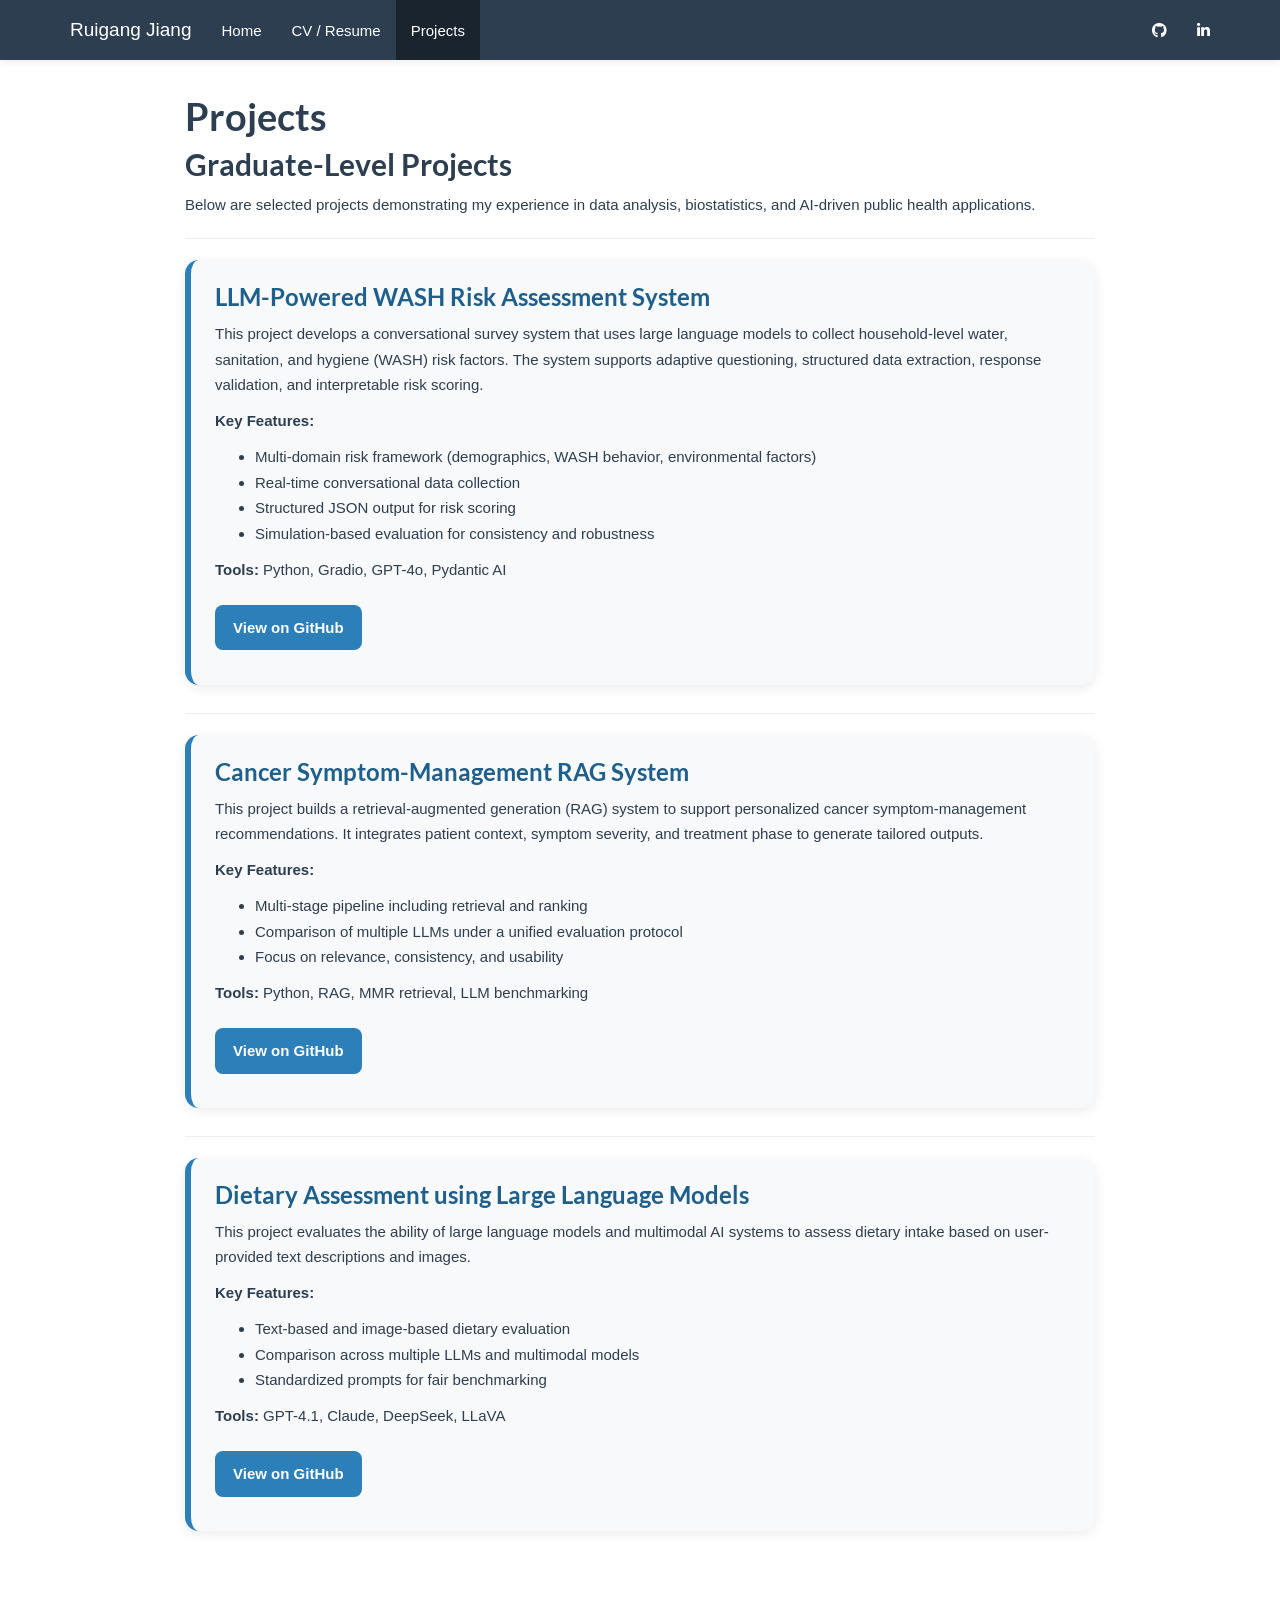
==== docs/projects.html @ 3372ec4f "complete personal website" ====
<!DOCTYPE html>

<html>

<head>

<meta charset="utf-8" />
<meta name="generator" content="pandoc" />
<meta http-equiv="X-UA-Compatible" content="IE=EDGE" />




<title>Projects</title>

<script src="site_libs/header-attrs-2.29/header-attrs.js"></script>
<script src="site_libs/jquery-3.6.0/jquery-3.6.0.min.js"></script>
<meta name="viewport" content="width=device-width, initial-scale=1" />
<link href="site_libs/bootstrap-3.3.5/css/flatly.min.css" rel="stylesheet" />
<script src="site_libs/bootstrap-3.3.5/js/bootstrap.min.js"></script>
<script src="site_libs/bootstrap-3.3.5/shim/html5shiv.min.js"></script>
<script src="site_libs/bootstrap-3.3.5/shim/respond.min.js"></script>
<style>h1 {font-size: 34px;}
       h1.title {font-size: 38px;}
       h2 {font-size: 30px;}
       h3 {font-size: 24px;}
       h4 {font-size: 18px;}
       h5 {font-size: 16px;}
       h6 {font-size: 12px;}
       code {color: inherit; background-color: rgba(0, 0, 0, 0.04);}
       pre:not([class]) { background-color: white }</style>
<script src="site_libs/navigation-1.1/tabsets.js"></script>
<link href="site_libs/highlightjs-9.12.0/default.css" rel="stylesheet" />
<script src="site_libs/highlightjs-9.12.0/highlight.js"></script>
<link href="site_libs/font-awesome-6.5.2/css/all.min.css" rel="stylesheet" />
<link href="site_libs/font-awesome-6.5.2/css/v4-shims.min.css" rel="stylesheet" />

<style type="text/css">
  code{white-space: pre-wrap;}
  span.smallcaps{font-variant: small-caps;}
  span.underline{text-decoration: underline;}
  div.column{display: inline-block; vertical-align: top; width: 50%;}
  div.hanging-indent{margin-left: 1.5em; text-indent: -1.5em;}
  ul.task-list{list-style: none;}
    </style>

<style type="text/css">code{white-space: pre;}</style>
<script type="text/javascript">
if (window.hljs) {
  hljs.configure({languages: []});
  hljs.initHighlightingOnLoad();
  if (document.readyState && document.readyState === "complete") {
    window.setTimeout(function() { hljs.initHighlighting(); }, 0);
  }
}
</script>






<link rel="stylesheet" href="styles.css" type="text/css" />



<style type = "text/css">
.main-container {
  max-width: 940px;
  margin-left: auto;
  margin-right: auto;
}
img {
  max-width:100%;
}
.tabbed-pane {
  padding-top: 12px;
}
.html-widget {
  margin-bottom: 20px;
}
button.code-folding-btn:focus {
  outline: none;
}
summary {
  display: list-item;
}
details > summary > p:only-child {
  display: inline;
}
pre code {
  padding: 0;
}
</style>


<style type="text/css">
.dropdown-submenu {
  position: relative;
}
.dropdown-submenu>.dropdown-menu {
  top: 0;
  left: 100%;
  margin-top: -6px;
  margin-left: -1px;
  border-radius: 0 6px 6px 6px;
}
.dropdown-submenu:hover>.dropdown-menu {
  display: block;
}
.dropdown-submenu>a:after {
  display: block;
  content: " ";
  float: right;
  width: 0;
  height: 0;
  border-color: transparent;
  border-style: solid;
  border-width: 5px 0 5px 5px;
  border-left-color: #cccccc;
  margin-top: 5px;
  margin-right: -10px;
}
.dropdown-submenu:hover>a:after {
  border-left-color: #adb5bd;
}
.dropdown-submenu.pull-left {
  float: none;
}
.dropdown-submenu.pull-left>.dropdown-menu {
  left: -100%;
  margin-left: 10px;
  border-radius: 6px 0 6px 6px;
}
</style>

<script type="text/javascript">
// manage active state of menu based on current page
$(document).ready(function () {
  // active menu anchor
  href = window.location.pathname
  href = href.substr(href.lastIndexOf('/') + 1)
  if (href === "")
    href = "index.html";
  var menuAnchor = $('a[href="' + href + '"]');

  // mark the anchor link active (and if it's in a dropdown, also mark that active)
  var dropdown = menuAnchor.closest('li.dropdown');
  if (window.bootstrap) { // Bootstrap 4+
    menuAnchor.addClass('active');
    dropdown.find('> .dropdown-toggle').addClass('active');
  } else { // Bootstrap 3
    menuAnchor.parent().addClass('active');
    dropdown.addClass('active');
  }

  // Navbar adjustments
  var navHeight = $(".navbar").first().height() + 15;
  var style = document.createElement('style');
  var pt = "padding-top: " + navHeight + "px; ";
  var mt = "margin-top: -" + navHeight + "px; ";
  var css = "";
  // offset scroll position for anchor links (for fixed navbar)
  for (var i = 1; i <= 6; i++) {
    css += ".section h" + i + "{ " + pt + mt + "}\n";
  }
  style.innerHTML = "body {" + pt + "padding-bottom: 40px; }\n" + css;
  document.head.appendChild(style);
});
</script>

<!-- tabsets -->

<style type="text/css">
.tabset-dropdown > .nav-tabs {
  display: inline-table;
  max-height: 500px;
  min-height: 44px;
  overflow-y: auto;
  border: 1px solid #ddd;
  border-radius: 4px;
}

.tabset-dropdown > .nav-tabs > li.active:before, .tabset-dropdown > .nav-tabs.nav-tabs-open:before {
  content: "\e259";
  font-family: 'Glyphicons Halflings';
  display: inline-block;
  padding: 10px;
  border-right: 1px solid #ddd;
}

.tabset-dropdown > .nav-tabs.nav-tabs-open > li.active:before {
  content: "\e258";
  font-family: 'Glyphicons Halflings';
  border: none;
}

.tabset-dropdown > .nav-tabs > li.active {
  display: block;
}

.tabset-dropdown > .nav-tabs > li > a,
.tabset-dropdown > .nav-tabs > li > a:focus,
.tabset-dropdown > .nav-tabs > li > a:hover {
  border: none;
  display: inline-block;
  border-radius: 4px;
  background-color: transparent;
}

.tabset-dropdown > .nav-tabs.nav-tabs-open > li {
  display: block;
  float: none;
}

.tabset-dropdown > .nav-tabs > li {
  display: none;
}
</style>

<!-- code folding -->




</head>

<body>


<div class="container-fluid main-container">




<div class="navbar navbar-default  navbar-fixed-top" role="navigation">
  <div class="container">
    <div class="navbar-header">
      <button type="button" class="navbar-toggle collapsed" data-toggle="collapse" data-bs-toggle="collapse" data-target="#navbar" data-bs-target="#navbar">
        <span class="icon-bar"></span>
        <span class="icon-bar"></span>
        <span class="icon-bar"></span>
      </button>
      <a class="navbar-brand" href="index.html">Ruigang Jiang</a>
    </div>
    <div id="navbar" class="navbar-collapse collapse">
      <ul class="nav navbar-nav">
        <li>
  <a href="index.html">Home</a>
</li>
<li>
  <a href="resume.html">CV / Resume</a>
</li>
<li>
  <a href="projects.html">Projects</a>
</li>
      </ul>
      <ul class="nav navbar-nav navbar-right">
        <li>
  <a href="https://github.com/mihotelk">
    <span class="fa fa-github"></span>
     
  </a>
</li>
<li>
  <a href="https://www.linkedin.com/in/ruigang-jiang-68bb002ab/">
    <span class="fa fa-linkedin"></span>
     
  </a>
</li>
      </ul>
    </div><!--/.nav-collapse -->
  </div><!--/.container -->
</div><!--/.navbar -->

<div id="header">



<h1 class="title toc-ignore">Projects</h1>

</div>


<div id="graduate-level-projects" class="section level2">
<h2>Graduate-Level Projects</h2>
<p>Below are selected projects demonstrating my experience in data
analysis, biostatistics, and AI-driven public health applications.</p>
<hr />
<div class="project-card">
<h3>
LLM-Powered WASH Risk Assessment System
</h3>
<p>
This project develops a conversational survey system that uses large
language models to collect household-level water, sanitation, and
hygiene (WASH) risk factors. The system supports adaptive questioning,
structured data extraction, response validation, and interpretable risk
scoring.
</p>
<p>
<strong>Key Features:</strong>
</p>
<ul>
<li>
Multi-domain risk framework (demographics, WASH behavior, environmental
factors)
</li>
<li>
Real-time conversational data collection
</li>
<li>
Structured JSON output for risk scoring
</li>
<li>
Simulation-based evaluation for consistency and robustness
</li>
</ul>
<p>
<strong>Tools:</strong> Python, Gradio, GPT-4o, Pydantic AI
</p>
<p><a class="button-primary" href="https://github.com/mihotelk/risk-profiler" target="_blank">View
on GitHub</a></p>
</div>
<hr />
<div class="project-card">
<h3>
Cancer Symptom-Management RAG System
</h3>
<p>
This project builds a retrieval-augmented generation (RAG) system to
support personalized cancer symptom-management recommendations. It
integrates patient context, symptom severity, and treatment phase to
generate tailored outputs.
</p>
<p>
<strong>Key Features:</strong>
</p>
<ul>
<li>
Multi-stage pipeline including retrieval and ranking
</li>
<li>
Comparison of multiple LLMs under a unified evaluation protocol
</li>
<li>
Focus on relevance, consistency, and usability
</li>
</ul>
<p>
<strong>Tools:</strong> Python, RAG, MMR retrieval, LLM benchmarking
</p>
<p><a class="button-primary" href="https://github.com/mihotelk/APE_RAG" target="_blank">View
on GitHub</a></p>
</div>
<hr />
<div class="project-card">
<h3>
Dietary Assessment using Large Language Models
</h3>
<p>
This project evaluates the ability of large language models and
multimodal AI systems to assess dietary intake based on user-provided
text descriptions and images.
</p>
<p>
<strong>Key Features:</strong>
</p>
<ul>
<li>
Text-based and image-based dietary evaluation
</li>
<li>
Comparison across multiple LLMs and multimodal models
</li>
<li>
Standardized prompts for fair benchmarking
</li>
</ul>
<p>
<strong>Tools:</strong> GPT-4.1, Claude, DeepSeek, LLaVA
</p>
<p><a class="button-primary" href="https://github.com/mihotelk/DietAI24_Eval" target="_blank">View
on GitHub</a></p>
</div>
</div>




</div>

<script>

// add bootstrap table styles to pandoc tables
function bootstrapStylePandocTables() {
  $('tr.odd').parent('tbody').parent('table').addClass('table table-condensed');
}
$(document).ready(function () {
  bootstrapStylePandocTables();
});


</script>

<!-- tabsets -->

<script>
$(document).ready(function () {
  window.buildTabsets("TOC");
});

$(document).ready(function () {
  $('.tabset-dropdown > .nav-tabs > li').click(function () {
    $(this).parent().toggleClass('nav-tabs-open');
  });
});
</script>

<!-- code folding -->


<!-- dynamically load mathjax for compatibility with self-contained -->
<script>
  (function () {
    var script = document.createElement("script");
    script.type = "text/javascript";
    script.src  = "https://mathjax.rstudio.com/latest/MathJax.js?config=TeX-AMS-MML_HTMLorMML";
    document.getElementsByTagName("head")[0].appendChild(script);
  })();
</script>

</body>
</html>
---- docs/site_libs/bootstrap-3.3.5/css/flatly.min.css ----
@font-face {
  font-family: 'Lato';
  font-style: normal;
  font-weight: 400;
  src: url(fonts/Lato.ttf) format('truetype');
}
@font-face {
  font-family: 'Lato';
  font-style: normal;
  font-weight: 700;
  src: url(fonts/LatoBold.ttf) format('truetype');
}
@font-face {
  font-family: 'Lato';
  font-style: italic;
  font-weight: 400;
  src: url(fonts/LatoItalic.ttf) format('truetype');
}

/*!
 * bootswatch v3.3.6
 * Homepage: http://bootswatch.com
 * Copyright 2012-2015 Thomas Park
 * Licensed under MIT
 * Based on Bootstrap
*//*!
 * Bootstrap v3.3.6 (http://getbootstrap.com)
 * Copyright 2011-2015 Twitter, Inc.
 * Licensed under MIT (https://github.com/twbs/bootstrap/blob/master/LICENSE)
 *//*! normalize.css v3.0.3 | MIT License | github.com/necolas/normalize.css */html{font-family:sans-serif;-ms-text-size-adjust:100%;-webkit-text-size-adjust:100%}body{margin:0}article,aside,details,figcaption,figure,footer,header,hgroup,main,menu,nav,section,summary{display:block}audio,canvas,progress,video{display:inline-block;vertical-align:baseline}audio:not([controls]){display:none;height:0}[hidden],template{display:none}a{background-color:transparent}a:active,a:hover{outline:0}abbr[title]{border-bottom:1px dotted}b,strong{font-weight:bold}dfn{font-style:italic}h1{font-size:2em;margin:0.67em 0}mark{background:#ff0;color:#000}small{font-size:80%}sub,sup{font-size:75%;line-height:0;position:relative;vertical-align:baseline}sup{top:-0.5em}sub{bottom:-0.25em}img{border:0}svg:not(:root){overflow:hidden}figure{margin:1em 40px}hr{-webkit-box-sizing:content-box;-moz-box-sizing:content-box;box-sizing:content-box;height:0}pre{overflow:auto}code,kbd,pre,samp{font-family:monospace, monospace;font-size:1em}button,input,optgroup,select,textarea{color:inherit;font:inherit;margin:0}button{overflow:visible}button,select{text-transform:none}button,html input[type="button"],input[type="reset"],input[type="submit"]{-webkit-appearance:button;cursor:pointer}button[disabled],html input[disabled]{cursor:default}button::-moz-focus-inner,input::-moz-focus-inner{border:0;padding:0}input{line-height:normal}input[type="checkbox"],input[type="radio"]{-webkit-box-sizing:border-box;-moz-box-sizing:border-box;box-sizing:border-box;padding:0}input[type="number"]::-webkit-inner-spin-button,input[type="number"]::-webkit-outer-spin-button{height:auto}input[type="search"]{-webkit-appearance:textfield;-webkit-box-sizing:content-box;-moz-box-sizing:content-box;box-sizing:content-box}input[type="search"]::-webkit-search-cancel-button,input[type="search"]::-webkit-search-decoration{-webkit-appearance:none}fieldset{border:1px solid #c0c0c0;margin:0 2px;padding:0.35em 0.625em 0.75em}legend{border:0;padding:0}textarea{overflow:auto}optgroup{font-weight:bold}table{border-collapse:collapse;border-spacing:0}td,th{padding:0}/*! Source: https://github.com/h5bp/html5-boilerplate/blob/master/src/css/main.css */@media print{*,*:before,*:after{background:transparent !important;color:#000 !important;-webkit-box-shadow:none !important;box-shadow:none !important;text-shadow:none !important}a,a:visited{text-decoration:underline}a[href]:after{content:" (" attr(href) ")"}abbr[title]:after{content:" (" attr(title) ")"}a[href^="#"]:after,a[href^="javascript:"]:after{content:""}pre,blockquote{border:1px solid #999;page-break-inside:avoid}thead{display:table-header-group}tr,img{page-break-inside:avoid}img{max-width:100% !important}p,h2,h3{orphans:3;widows:3}h2,h3{page-break-after:avoid}.navbar{display:none}.btn>.caret,.dropup>.btn>.caret{border-top-color:#000 !important}.label{border:1px solid #000}.table{border-collapse:collapse !important}.table td,.table th{background-color:#fff !important}.table-bordered th,.table-bordered td{border:1px solid #ddd !important}}@font-face{font-family:'Glyphicons Halflings';src:url('../fonts/glyphicons-halflings-regular.eot');src:url('../fonts/glyphicons-halflings-regular.eot?#iefix') format('embedded-opentype'),url('../fonts/glyphicons-halflings-regular.woff') format('woff'),url('../fonts/glyphicons-halflings-regular.ttf') format('truetype'),url('../fonts/glyphicons-halflings-regular.svg#glyphicons_halflingsregular') format('svg')}.glyphicon{position:relative;top:1px;display:inline-block;font-family:'Glyphicons Halflings';font-style:normal;font-weight:normal;line-height:1;-webkit-font-smoothing:antialiased;-moz-osx-font-smoothing:grayscale}.glyphicon-asterisk:before{content:"\002a"}.glyphicon-plus:before{content:"\002b"}.glyphicon-euro:before,.glyphicon-eur:before{content:"\20ac"}.glyphicon-minus:before{content:"\2212"}.glyphicon-cloud:before{content:"\2601"}.glyphicon-envelope:before{content:"\2709"}.glyphicon-pencil:before{content:"\270f"}.glyphicon-glass:before{content:"\e001"}.glyphicon-music:before{content:"\e002"}.glyphicon-search:before{content:"\e003"}.glyphicon-heart:before{content:"\e005"}.glyphicon-star:before{content:"\e006"}.glyphicon-star-empty:before{content:"\e007"}.glyphicon-user:before{content:"\e008"}.glyphicon-film:before{content:"\e009"}.glyphicon-th-large:before{content:"\e010"}.glyphicon-th:before{content:"\e011"}.glyphicon-th-list:before{content:"\e012"}.glyphicon-ok:before{content:"\e013"}.glyphicon-remove:before{content:"\e014"}.glyphicon-zoom-in:before{content:"\e015"}.glyphicon-zoom-out:before{content:"\e016"}.glyphicon-off:before{content:"\e017"}.glyphicon-signal:before{content:"\e018"}.glyphicon-cog:before{content:"\e019"}.glyphicon-trash:before{content:"\e020"}.glyphicon-home:before{content:"\e021"}.glyphicon-file:before{content:"\e022"}.glyphicon-time:before{content:"\e023"}.glyphicon-road:before{content:"\e024"}.glyphicon-download-alt:before{content:"\e025"}.glyphicon-download:before{content:"\e026"}.glyphicon-upload:before{content:"\e027"}.glyphicon-inbox:before{content:"\e028"}.glyphicon-play-circle:before{content:"\e029"}.glyphicon-repeat:before{content:"\e030"}.glyphicon-refresh:before{content:"\e031"}.glyphicon-list-alt:before{content:"\e032"}.glyphicon-lock:before{content:"\e033"}.glyphicon-flag:before{content:"\e034"}.glyphicon-headphones:before{content:"\e035"}.glyphicon-volume-off:before{content:"\e036"}.glyphicon-volume-down:before{content:"\e037"}.glyphicon-volume-up:before{content:"\e038"}.glyphicon-qrcode:before{content:"\e039"}.glyphicon-barcode:before{content:"\e040"}.glyphicon-tag:before{content:"\e041"}.glyphicon-tags:before{content:"\e042"}.glyphicon-book:before{content:"\e043"}.glyphicon-bookmark:before{content:"\e044"}.glyphicon-print:before{content:"\e045"}.glyphicon-camera:before{content:"\e046"}.glyphicon-font:before{content:"\e047"}.glyphicon-bold:before{content:"\e048"}.glyphicon-italic:before{content:"\e049"}.glyphicon-text-height:before{content:"\e050"}.glyphicon-text-width:before{content:"\e051"}.glyphicon-align-left:before{content:"\e052"}.glyphicon-align-center:before{content:"\e053"}.glyphicon-align-right:before{content:"\e054"}.glyphicon-align-justify:before{content:"\e055"}.glyphicon-list:before{content:"\e056"}.glyphicon-indent-left:before{content:"\e057"}.glyphicon-indent-right:before{content:"\e058"}.glyphicon-facetime-video:before{content:"\e059"}.glyphicon-picture:before{content:"\e060"}.glyphicon-map-marker:before{content:"\e062"}.glyphicon-adjust:before{content:"\e063"}.glyphicon-tint:before{content:"\e064"}.glyphicon-edit:before{content:"\e065"}.glyphicon-share:before{content:"\e066"}.glyphicon-check:before{content:"\e067"}.glyphicon-move:before{content:"\e068"}.glyphicon-step-backward:before{content:"\e069"}.glyphicon-fast-backward:before{content:"\e070"}.glyphicon-backward:before{content:"\e071"}.glyphicon-play:before{content:"\e072"}.glyphicon-pause:before{content:"\e073"}.glyphicon-stop:before{content:"\e074"}.glyphicon-forward:before{content:"\e075"}.glyphicon-fast-forward:before{content:"\e076"}.glyphicon-step-forward:before{content:"\e077"}.glyphicon-eject:before{content:"\e078"}.glyphicon-chevron-left:before{content:"\e079"}.glyphicon-chevron-right:before{content:"\e080"}.glyphicon-plus-sign:before{content:"\e081"}.glyphicon-minus-sign:before{content:"\e082"}.glyphicon-remove-sign:before{content:"\e083"}.glyphicon-ok-sign:before{content:"\e084"}.glyphicon-question-sign:before{content:"\e085"}.glyphicon-info-sign:before{content:"\e086"}.glyphicon-screenshot:before{content:"\e087"}.glyphicon-remove-circle:before{content:"\e088"}.glyphicon-ok-circle:before{content:"\e089"}.glyphicon-ban-circle:before{content:"\e090"}.glyphicon-arrow-left:before{content:"\e091"}.glyphicon-arrow-right:before{content:"\e092"}.glyphicon-arrow-up:before{content:"\e093"}.glyphicon-arrow-down:before{content:"\e094"}.glyphicon-share-alt:before{content:"\e095"}.glyphicon-resize-full:before{content:"\e096"}.glyphicon-resize-small:before{content:"\e097"}.glyphicon-exclamation-sign:before{content:"\e101"}.glyphicon-gift:before{content:"\e102"}.glyphicon-leaf:before{content:"\e103"}.glyphicon-fire:before{content:"\e104"}.glyphicon-eye-open:before{content:"\e105"}.glyphicon-eye-close:before{content:"\e106"}.glyphicon-warning-sign:before{content:"\e107"}.glyphicon-plane:before{content:"\e108"}.glyphicon-calendar:before{content:"\e109"}.glyphicon-random:before{content:"\e110"}.glyphicon-comment:before{content:"\e111"}.glyphicon-magnet:before{content:"\e112"}.glyphicon-chevron-up:before{content:"\e113"}.glyphicon-chevron-down:before{content:"\e114"}.glyphicon-retweet:before{content:"\e115"}.glyphicon-shopping-cart:before{content:"\e116"}.glyphicon-folder-close:before{content:"\e117"}.glyphicon-folder-open:before{content:"\e118"}.glyphicon-resize-vertical:before{content:"\e119"}.glyphicon-resize-horizontal:before{content:"\e120"}.glyphicon-hdd:before{content:"\e121"}.glyphicon-bullhorn:before{content:"\e122"}.glyphicon-bell:before{content:"\e123"}.glyphicon-certificate:before{content:"\e124"}.glyphicon-thumbs-up:before{content:"\e125"}.glyphicon-thumbs-down:before{content:"\e126"}.glyphicon-hand-right:before{content:"\e127"}.glyphicon-hand-left:before{content:"\e128"}.glyphicon-hand-up:before{content:"\e129"}.glyphicon-hand-down:before{content:"\e130"}.glyphicon-circle-arrow-right:before{content:"\e131"}.glyphicon-circle-arrow-left:before{content:"\e132"}.glyphicon-circle-arrow-up:before{content:"\e133"}.glyphicon-circle-arrow-down:before{content:"\e134"}.glyphicon-globe:before{content:"\e135"}.glyphicon-wrench:before{content:"\e136"}.glyphicon-tasks:before{content:"\e137"}.glyphicon-filter:before{content:"\e138"}.glyphicon-briefcase:before{content:"\e139"}.glyphicon-fullscreen:before{content:"\e140"}.glyphicon-dashboard:before{content:"\e141"}.glyphicon-paperclip:before{content:"\e142"}.glyphicon-heart-empty:before{content:"\e143"}.glyphicon-link:before{content:"\e144"}.glyphicon-phone:before{content:"\e145"}.glyphicon-pushpin:before{content:"\e146"}.glyphicon-usd:before{content:"\e148"}.glyphicon-gbp:before{content:"\e149"}.glyphicon-sort:before{content:"\e150"}.glyphicon-sort-by-alphabet:before{content:"\e151"}.glyphicon-sort-by-alphabet-alt:before{content:"\e152"}.glyphicon-sort-by-order:before{content:"\e153"}.glyphicon-sort-by-order-alt:before{content:"\e154"}.glyphicon-sort-by-attributes:before{content:"\e155"}.glyphicon-sort-by-attributes-alt:before{content:"\e156"}.glyphicon-unchecked:before{content:"\e157"}.glyphicon-expand:before{content:"\e158"}.glyphicon-collapse-down:before{content:"\e159"}.glyphicon-collapse-up:before{content:"\e160"}.glyphicon-log-in:before{content:"\e161"}.glyphicon-flash:before{content:"\e162"}.glyphicon-log-out:before{content:"\e163"}.glyphicon-new-window:before{content:"\e164"}.glyphicon-record:before{content:"\e165"}.glyphicon-save:before{content:"\e166"}.glyphicon-open:before{content:"\e167"}.glyphicon-saved:before{content:"\e168"}.glyphicon-import:before{content:"\e169"}.glyphicon-export:before{content:"\e170"}.glyphicon-send:before{content:"\e171"}.glyphicon-floppy-disk:before{content:"\e172"}.glyphicon-floppy-saved:before{content:"\e173"}.glyphicon-floppy-remove:before{content:"\e174"}.glyphicon-floppy-save:before{content:"\e175"}.glyphicon-floppy-open:before{content:"\e176"}.glyphicon-credit-card:before{content:"\e177"}.glyphicon-transfer:before{content:"\e178"}.glyphicon-cutlery:before{content:"\e179"}.glyphicon-header:before{content:"\e180"}.glyphicon-compressed:before{content:"\e181"}.glyphicon-earphone:before{content:"\e182"}.glyphicon-phone-alt:before{content:"\e183"}.glyphicon-tower:before{content:"\e184"}.glyphicon-stats:before{content:"\e185"}.glyphicon-sd-video:before{content:"\e186"}.glyphicon-hd-video:before{content:"\e187"}.glyphicon-subtitles:before{content:"\e188"}.glyphicon-sound-stereo:before{content:"\e189"}.glyphicon-sound-dolby:before{content:"\e190"}.glyphicon-sound-5-1:before{content:"\e191"}.glyphicon-sound-6-1:before{content:"\e192"}.glyphicon-sound-7-1:before{content:"\e193"}.glyphicon-copyright-mark:before{content:"\e194"}.glyphicon-registration-mark:before{content:"\e195"}.glyphicon-cloud-download:before{content:"\e197"}.glyphicon-cloud-upload:before{content:"\e198"}.glyphicon-tree-conifer:before{content:"\e199"}.glyphicon-tree-deciduous:before{content:"\e200"}.glyphicon-cd:before{content:"\e201"}.glyphicon-save-file:before{content:"\e202"}.glyphicon-open-file:before{content:"\e203"}.glyphicon-level-up:before{content:"\e204"}.glyphicon-copy:before{content:"\e205"}.glyphicon-paste:before{content:"\e206"}.glyphicon-alert:before{content:"\e209"}.glyphicon-equalizer:before{content:"\e210"}.glyphicon-king:before{content:"\e211"}.glyphicon-queen:before{content:"\e212"}.glyphicon-pawn:before{content:"\e213"}.glyphicon-bishop:before{content:"\e214"}.glyphicon-knight:before{content:"\e215"}.glyphicon-baby-formula:before{content:"\e216"}.glyphicon-tent:before{content:"\26fa"}.glyphicon-blackboard:before{content:"\e218"}.glyphicon-bed:before{content:"\e219"}.glyphicon-apple:before{content:"\f8ff"}.glyphicon-erase:before{content:"\e221"}.glyphicon-hourglass:before{content:"\231b"}.glyphicon-lamp:before{content:"\e223"}.glyphicon-duplicate:before{content:"\e224"}.glyphicon-piggy-bank:before{content:"\e225"}.glyphicon-scissors:before{content:"\e226"}.glyphicon-bitcoin:before{content:"\e227"}.glyphicon-btc:before{content:"\e227"}.glyphicon-xbt:before{content:"\e227"}.glyphicon-yen:before{content:"\00a5"}.glyphicon-jpy:before{content:"\00a5"}.glyphicon-ruble:before{content:"\20bd"}.glyphicon-rub:before{content:"\20bd"}.glyphicon-scale:before{content:"\e230"}.glyphicon-ice-lolly:before{content:"\e231"}.glyphicon-ice-lolly-tasted:before{content:"\e232"}.glyphicon-education:before{content:"\e233"}.glyphicon-option-horizontal:before{content:"\e234"}.glyphicon-option-vertical:before{content:"\e235"}.glyphicon-menu-hamburger:before{content:"\e236"}.glyphicon-modal-window:before{content:"\e237"}.glyphicon-oil:before{content:"\e238"}.glyphicon-grain:before{content:"\e239"}.glyphicon-sunglasses:before{content:"\e240"}.glyphicon-text-size:before{content:"\e241"}.glyphicon-text-color:before{content:"\e242"}.glyphicon-text-background:before{content:"\e243"}.glyphicon-object-align-top:before{content:"\e244"}.glyphicon-object-align-bottom:before{content:"\e245"}.glyphicon-object-align-horizontal:before{content:"\e246"}.glyphicon-object-align-left:before{content:"\e247"}.glyphicon-object-align-vertical:before{content:"\e248"}.glyphicon-object-align-right:before{content:"\e249"}.glyphicon-triangle-right:before{content:"\e250"}.glyphicon-triangle-left:before{content:"\e251"}.glyphicon-triangle-bottom:before{content:"\e252"}.glyphicon-triangle-top:before{content:"\e253"}.glyphicon-console:before{content:"\e254"}.glyphicon-superscript:before{content:"\e255"}.glyphicon-subscript:before{content:"\e256"}.glyphicon-menu-left:before{content:"\e257"}.glyphicon-menu-right:before{content:"\e258"}.glyphicon-menu-down:before{content:"\e259"}.glyphicon-menu-up:before{content:"\e260"}*{-webkit-box-sizing:border-box;-moz-box-sizing:border-box;box-sizing:border-box}*:before,*:after{-webkit-box-sizing:border-box;-moz-box-sizing:border-box;box-sizing:border-box}html{font-size:10px;-webkit-tap-highlight-color:rgba(0,0,0,0)}body{font-family:"Lato","Helvetica Neue",Helvetica,Arial,sans-serif;font-size:15px;line-height:1.42857143;color:#2c3e50;background-color:#ffffff}input,button,select,textarea{font-family:inherit;font-size:inherit;line-height:inherit}a{color:#18bc9c;text-decoration:none}a:hover,a:focus{color:#18bc9c;text-decoration:underline}a:focus{outline:thin dotted;outline:5px auto -webkit-focus-ring-color;outline-offset:-2px}figure{margin:0}img{vertical-align:middle}.img-responsive,.thumbnail>img,.thumbnail a>img,.carousel-inner>.item>img,.carousel-inner>.item>a>img{display:block;max-width:100%;height:auto}.img-rounded{border-radius:6px}.img-thumbnail{padding:4px;line-height:1.42857143;background-color:#ffffff;border:1px solid #ecf0f1;border-radius:4px;-webkit-transition:all .2s ease-in-out;-o-transition:all .2s ease-in-out;transition:all .2s ease-in-out;display:inline-block;max-width:100%;height:auto}.img-circle{border-radius:50%}hr{margin-top:21px;margin-bottom:21px;border:0;border-top:1px solid #ecf0f1}.sr-only{position:absolute;width:1px;height:1px;margin:-1px;padding:0;overflow:hidden;clip:rect(0, 0, 0, 0);border:0}.sr-only-focusable:active,.sr-only-focusable:focus{position:static;width:auto;height:auto;margin:0;overflow:visible;clip:auto}[role="button"]{cursor:pointer}h1,h2,h3,h4,h5,h6,.h1,.h2,.h3,.h4,.h5,.h6{font-family:"Lato","Helvetica Neue",Helvetica,Arial,sans-serif;font-weight:400;line-height:1.1;color:inherit}h1 small,h2 small,h3 small,h4 small,h5 small,h6 small,.h1 small,.h2 small,.h3 small,.h4 small,.h5 small,.h6 small,h1 .small,h2 .small,h3 .small,h4 .small,h5 .small,h6 .small,.h1 .small,.h2 .small,.h3 .small,.h4 .small,.h5 .small,.h6 .small{font-weight:normal;line-height:1;color:#b4bcc2}h1,.h1,h2,.h2,h3,.h3{margin-top:21px;margin-bottom:10.5px}h1 small,.h1 small,h2 small,.h2 small,h3 small,.h3 small,h1 .small,.h1 .small,h2 .small,.h2 .small,h3 .small,.h3 .small{font-size:65%}h4,.h4,h5,.h5,h6,.h6{margin-top:10.5px;margin-bottom:10.5px}h4 small,.h4 small,h5 small,.h5 small,h6 small,.h6 small,h4 .small,.h4 .small,h5 .small,.h5 .small,h6 .small,.h6 .small{font-size:75%}h1,.h1{font-size:39px}h2,.h2{font-size:32px}h3,.h3{font-size:26px}h4,.h4{font-size:19px}h5,.h5{font-size:15px}h6,.h6{font-size:13px}p{margin:0 0 10.5px}.lead{margin-bottom:21px;font-size:17px;font-weight:300;line-height:1.4}@media (min-width:768px){.lead{font-size:22.5px}}small,.small{font-size:86%}mark,.mark{background-color:#f39c12;padding:.2em}.text-left{text-align:left}.text-right{text-align:right}.text-center{text-align:center}.text-justify{text-align:justify}.text-nowrap{white-space:nowrap}.text-lowercase{text-transform:lowercase}.text-uppercase{text-transform:uppercase}.text-capitalize{text-transform:capitalize}.text-muted{color:#b4bcc2}.text-primary{color:#2c3e50}a.text-primary:hover,a.text-primary:focus{color:#1a242f}.text-success{color:#ffffff}a.text-success:hover,a.text-success:focus{color:#e6e6e6}.text-info{color:#ffffff}a.text-info:hover,a.text-info:focus{color:#e6e6e6}.text-warning{color:#ffffff}a.text-warning:hover,a.text-warning:focus{color:#e6e6e6}.text-danger{color:#ffffff}a.text-danger:hover,a.text-danger:focus{color:#e6e6e6}.bg-primary{color:#fff;background-color:#2c3e50}a.bg-primary:hover,a.bg-primary:focus{background-color:#1a242f}.bg-success{background-color:#18bc9c}a.bg-success:hover,a.bg-success:focus{background-color:#128f76}.bg-info{background-color:#3498db}a.bg-info:hover,a.bg-info:focus{background-color:#217dbb}.bg-warning{background-color:#f39c12}a.bg-warning:hover,a.bg-warning:focus{background-color:#c87f0a}.bg-danger{background-color:#e74c3c}a.bg-danger:hover,a.bg-danger:focus{background-color:#d62c1a}.page-header{padding-bottom:9.5px;margin:42px 0 21px;border-bottom:1px solid transparent}ul,ol{margin-top:0;margin-bottom:10.5px}ul ul,ol ul,ul ol,ol ol{margin-bottom:0}.list-unstyled{padding-left:0;list-style:none}.list-inline{padding-left:0;list-style:none;margin-left:-5px}.list-inline>li{display:inline-block;padding-left:5px;padding-right:5px}dl{margin-top:0;margin-bottom:21px}dt,dd{line-height:1.42857143}dt{font-weight:bold}dd{margin-left:0}@media (min-width:768px){.dl-horizontal dt{float:left;width:160px;clear:left;text-align:right;overflow:hidden;text-overflow:ellipsis;white-space:nowrap}.dl-horizontal dd{margin-left:180px}}abbr[title],abbr[data-original-title]{cursor:help;border-bottom:1px dotted #b4bcc2}.initialism{font-size:90%;text-transform:uppercase}blockquote{padding:10.5px 21px;margin:0 0 21px;font-size:18.75px;border-left:5px solid #ecf0f1}blockquote p:last-child,blockquote ul:last-child,blockquote ol:last-child{margin-bottom:0}blockquote footer,blockquote small,blockquote .small{display:block;font-size:80%;line-height:1.42857143;color:#b4bcc2}blockquote footer:before,blockquote small:before,blockquote .small:before{content:'\2014 \00A0'}.blockquote-reverse,blockquote.pull-right{padding-right:15px;padding-left:0;border-right:5px solid #ecf0f1;border-left:0;text-align:right}.blockquote-reverse footer:before,blockquote.pull-right footer:before,.blockquote-reverse small:before,blockquote.pull-right small:before,.blockquote-reverse .small:before,blockquote.pull-right .small:before{content:''}.blockquote-reverse footer:after,blockquote.pull-right footer:after,.blockquote-reverse small:after,blockquote.pull-right small:after,.blockquote-reverse .small:after,blockquote.pull-right .small:after{content:'\00A0 \2014'}address{margin-bottom:21px;font-style:normal;line-height:1.42857143}code,kbd,pre,samp{font-family:monospace}code{padding:2px 4px;font-size:90%;color:#c7254e;background-color:#f9f2f4;border-radius:4px}kbd{padding:2px 4px;font-size:90%;color:#ffffff;background-color:#333333;border-radius:3px;-webkit-box-shadow:inset 0 -1px 0 rgba(0,0,0,0.25);box-shadow:inset 0 -1px 0 rgba(0,0,0,0.25)}kbd kbd{padding:0;font-size:100%;font-weight:bold;-webkit-box-shadow:none;box-shadow:none}pre{display:block;padding:10px;margin:0 0 10.5px;font-size:14px;line-height:1.42857143;word-break:break-all;word-wrap:break-word;color:#7b8a8b;background-color:#ecf0f1;border:1px solid #cccccc;border-radius:4px}pre code{padding:0;font-size:inherit;color:inherit;white-space:pre-wrap;background-color:transparent;border-radius:0}.pre-scrollable{max-height:340px;overflow-y:scroll}.container{margin-right:auto;margin-left:auto;padding-left:15px;padding-right:15px}@media (min-width:768px){.container{width:750px}}@media (min-width:992px){.container{width:970px}}@media (min-width:1200px){.container{width:1170px}}.container-fluid{margin-right:auto;margin-left:auto;padding-left:15px;padding-right:15px}.row{margin-left:-15px;margin-right:-15px}.col-xs-1,.col-sm-1,.col-md-1,.col-lg-1,.col-xs-2,.col-sm-2,.col-md-2,.col-lg-2,.col-xs-3,.col-sm-3,.col-md-3,.col-lg-3,.col-xs-4,.col-sm-4,.col-md-4,.col-lg-4,.col-xs-5,.col-sm-5,.col-md-5,.col-lg-5,.col-xs-6,.col-sm-6,.col-md-6,.col-lg-6,.col-xs-7,.col-sm-7,.col-md-7,.col-lg-7,.col-xs-8,.col-sm-8,.col-md-8,.col-lg-8,.col-xs-9,.col-sm-9,.col-md-9,.col-lg-9,.col-xs-10,.col-sm-10,.col-md-10,.col-lg-10,.col-xs-11,.col-sm-11,.col-md-11,.col-lg-11,.col-xs-12,.col-sm-12,.col-md-12,.col-lg-12{position:relative;min-height:1px;padding-left:15px;padding-right:15px}.col-xs-1,.col-xs-2,.col-xs-3,.col-xs-4,.col-xs-5,.col-xs-6,.col-xs-7,.col-xs-8,.col-xs-9,.col-xs-10,.col-xs-11,.col-xs-12{float:left}.col-xs-12{width:100%}.col-xs-11{width:91.66666667%}.col-xs-10{width:83.33333333%}.col-xs-9{width:75%}.col-xs-8{width:66.66666667%}.col-xs-7{width:58.33333333%}.col-xs-6{width:50%}.col-xs-5{width:41.66666667%}.col-xs-4{width:33.33333333%}.col-xs-3{width:25%}.col-xs-2{width:16.66666667%}.col-xs-1{width:8.33333333%}.col-xs-pull-12{right:100%}.col-xs-pull-11{right:91.66666667%}.col-xs-pull-10{right:83.33333333%}.col-xs-pull-9{right:75%}.col-xs-pull-8{right:66.66666667%}.col-xs-pull-7{right:58.33333333%}.col-xs-pull-6{right:50%}.col-xs-pull-5{right:41.66666667%}.col-xs-pull-4{right:33.33333333%}.col-xs-pull-3{right:25%}.col-xs-pull-2{right:16.66666667%}.col-xs-pull-1{right:8.33333333%}.col-xs-pull-0{right:auto}.col-xs-push-12{left:100%}.col-xs-push-11{left:91.66666667%}.col-xs-push-10{left:83.33333333%}.col-xs-push-9{left:75%}.col-xs-push-8{left:66.66666667%}.col-xs-push-7{left:58.33333333%}.col-xs-push-6{left:50%}.col-xs-push-5{left:41.66666667%}.col-xs-push-4{left:33.33333333%}.col-xs-push-3{left:25%}.col-xs-push-2{left:16.66666667%}.col-xs-push-1{left:8.33333333%}.col-xs-push-0{left:auto}.col-xs-offset-12{margin-left:100%}.col-xs-offset-11{margin-left:91.66666667%}.col-xs-offset-10{margin-left:83.33333333%}.col-xs-offset-9{margin-left:75%}.col-xs-offset-8{margin-left:66.66666667%}.col-xs-offset-7{margin-left:58.33333333%}.col-xs-offset-6{margin-left:50%}.col-xs-offset-5{margin-left:41.66666667%}.col-xs-offset-4{margin-left:33.33333333%}.col-xs-offset-3{margin-left:25%}.col-xs-offset-2{margin-left:16.66666667%}.col-xs-offset-1{margin-left:8.33333333%}.col-xs-offset-0{margin-left:0%}@media (min-width:768px){.col-sm-1,.col-sm-2,.col-sm-3,.col-sm-4,.col-sm-5,.col-sm-6,.col-sm-7,.col-sm-8,.col-sm-9,.col-sm-10,.col-sm-11,.col-sm-12{float:left}.col-sm-12{width:100%}.col-sm-11{width:91.66666667%}.col-sm-10{width:83.33333333%}.col-sm-9{width:75%}.col-sm-8{width:66.66666667%}.col-sm-7{width:58.33333333%}.col-sm-6{width:50%}.col-sm-5{width:41.66666667%}.col-sm-4{width:33.33333333%}.col-sm-3{width:25%}.col-sm-2{width:16.66666667%}.col-sm-1{width:8.33333333%}.col-sm-pull-12{right:100%}.col-sm-pull-11{right:91.66666667%}.col-sm-pull-10{right:83.33333333%}.col-sm-pull-9{right:75%}.col-sm-pull-8{right:66.66666667%}.col-sm-pull-7{right:58.33333333%}.col-sm-pull-6{right:50%}.col-sm-pull-5{right:41.66666667%}.col-sm-pull-4{right:33.33333333%}.col-sm-pull-3{right:25%}.col-sm-pull-2{right:16.66666667%}.col-sm-pull-1{right:8.33333333%}.col-sm-pull-0{right:auto}.col-sm-push-12{left:100%}.col-sm-push-11{left:91.66666667%}.col-sm-push-10{left:83.33333333%}.col-sm-push-9{left:75%}.col-sm-push-8{left:66.66666667%}.col-sm-push-7{left:58.33333333%}.col-sm-push-6{left:50%}.col-sm-push-5{left:41.66666667%}.col-sm-push-4{left:33.33333333%}.col-sm-push-3{left:25%}.col-sm-push-2{left:16.66666667%}.col-sm-push-1{left:8.33333333%}.col-sm-push-0{left:auto}.col-sm-offset-12{margin-left:100%}.col-sm-offset-11{margin-left:91.66666667%}.col-sm-offset-10{margin-left:83.33333333%}.col-sm-offset-9{margin-left:75%}.col-sm-offset-8{margin-left:66.66666667%}.col-sm-offset-7{margin-left:58.33333333%}.col-sm-offset-6{margin-left:50%}.col-sm-offset-5{margin-left:41.66666667%}.col-sm-offset-4{margin-left:33.33333333%}.col-sm-offset-3{margin-left:25%}.col-sm-offset-2{margin-left:16.66666667%}.col-sm-offset-1{margin-left:8.33333333%}.col-sm-offset-0{margin-left:0%}}@media (min-width:992px){.col-md-1,.col-md-2,.col-md-3,.col-md-4,.col-md-5,.col-md-6,.col-md-7,.col-md-8,.col-md-9,.col-md-10,.col-md-11,.col-md-12{float:left}.col-md-12{width:100%}.col-md-11{width:91.66666667%}.col-md-10{width:83.33333333%}.col-md-9{width:75%}.col-md-8{width:66.66666667%}.col-md-7{width:58.33333333%}.col-md-6{width:50%}.col-md-5{width:41.66666667%}.col-md-4{width:33.33333333%}.col-md-3{width:25%}.col-md-2{width:16.66666667%}.col-md-1{width:8.33333333%}.col-md-pull-12{right:100%}.col-md-pull-11{right:91.66666667%}.col-md-pull-10{right:83.33333333%}.col-md-pull-9{right:75%}.col-md-pull-8{right:66.66666667%}.col-md-pull-7{right:58.33333333%}.col-md-pull-6{right:50%}.col-md-pull-5{right:41.66666667%}.col-md-pull-4{right:33.33333333%}.col-md-pull-3{right:25%}.col-md-pull-2{right:16.66666667%}.col-md-pull-1{right:8.33333333%}.col-md-pull-0{right:auto}.col-md-push-12{left:100%}.col-md-push-11{left:91.66666667%}.col-md-push-10{left:83.33333333%}.col-md-push-9{left:75%}.col-md-push-8{left:66.66666667%}.col-md-push-7{left:58.33333333%}.col-md-push-6{left:50%}.col-md-push-5{left:41.66666667%}.col-md-push-4{left:33.33333333%}.col-md-push-3{left:25%}.col-md-push-2{left:16.66666667%}.col-md-push-1{left:8.33333333%}.col-md-push-0{left:auto}.col-md-offset-12{margin-left:100%}.col-md-offset-11{margin-left:91.66666667%}.col-md-offset-10{margin-left:83.33333333%}.col-md-offset-9{margin-left:75%}.col-md-offset-8{margin-left:66.66666667%}.col-md-offset-7{margin-left:58.33333333%}.col-md-offset-6{margin-left:50%}.col-md-offset-5{margin-left:41.66666667%}.col-md-offset-4{margin-left:33.33333333%}.col-md-offset-3{margin-left:25%}.col-md-offset-2{margin-left:16.66666667%}.col-md-offset-1{margin-left:8.33333333%}.col-md-offset-0{margin-left:0%}}@media (min-width:1200px){.col-lg-1,.col-lg-2,.col-lg-3,.col-lg-4,.col-lg-5,.col-lg-6,.col-lg-7,.col-lg-8,.col-lg-9,.col-lg-10,.col-lg-11,.col-lg-12{float:left}.col-lg-12{width:100%}.col-lg-11{width:91.66666667%}.col-lg-10{width:83.33333333%}.col-lg-9{width:75%}.col-lg-8{width:66.66666667%}.col-lg-7{width:58.33333333%}.col-lg-6{width:50%}.col-lg-5{width:41.66666667%}.col-lg-4{width:33.33333333%}.col-lg-3{width:25%}.col-lg-2{width:16.66666667%}.col-lg-1{width:8.33333333%}.col-lg-pull-12{right:100%}.col-lg-pull-11{right:91.66666667%}.col-lg-pull-10{right:83.33333333%}.col-lg-pull-9{right:75%}.col-lg-pull-8{right:66.66666667%}.col-lg-pull-7{right:58.33333333%}.col-lg-pull-6{right:50%}.col-lg-pull-5{right:41.66666667%}.col-lg-pull-4{right:33.33333333%}.col-lg-pull-3{right:25%}.col-lg-pull-2{right:16.66666667%}.col-lg-pull-1{right:8.33333333%}.col-lg-pull-0{right:auto}.col-lg-push-12{left:100%}.col-lg-push-11{left:91.66666667%}.col-lg-push-10{left:83.33333333%}.col-lg-push-9{left:75%}.col-lg-push-8{left:66.66666667%}.col-lg-push-7{left:58.33333333%}.col-lg-push-6{left:50%}.col-lg-push-5{left:41.66666667%}.col-lg-push-4{left:33.33333333%}.col-lg-push-3{left:25%}.col-lg-push-2{left:16.66666667%}.col-lg-push-1{left:8.33333333%}.col-lg-push-0{left:auto}.col-lg-offset-12{margin-left:100%}.col-lg-offset-11{margin-left:91.66666667%}.col-lg-offset-10{margin-left:83.33333333%}.col-lg-offset-9{margin-left:75%}.col-lg-offset-8{margin-left:66.66666667%}.col-lg-offset-7{margin-left:58.33333333%}.col-lg-offset-6{margin-left:50%}.col-lg-offset-5{margin-left:41.66666667%}.col-lg-offset-4{margin-left:33.33333333%}.col-lg-offset-3{margin-left:25%}.col-lg-offset-2{margin-left:16.66666667%}.col-lg-offset-1{margin-left:8.33333333%}.col-lg-offset-0{margin-left:0%}}table{background-color:transparent}caption{padding-top:8px;padding-bottom:8px;color:#b4bcc2;text-align:left}th{}.table{width:100%;max-width:100%;margin-bottom:21px}.table>thead>tr>th,.table>tbody>tr>th,.table>tfoot>tr>th,.table>thead>tr>td,.table>tbody>tr>td,.table>tfoot>tr>td{padding:8px;line-height:1.42857143;vertical-align:top;border-top:1px solid #ecf0f1}.table>thead>tr>th{vertical-align:bottom;border-bottom:2px solid #ecf0f1}.table>caption+thead>tr:first-child>th,.table>colgroup+thead>tr:first-child>th,.table>thead:first-child>tr:first-child>th,.table>caption+thead>tr:first-child>td,.table>colgroup+thead>tr:first-child>td,.table>thead:first-child>tr:first-child>td{border-top:0}.table>tbody+tbody{border-top:2px solid #ecf0f1}.table .table{background-color:#ffffff}.table-condensed>thead>tr>th,.table-condensed>tbody>tr>th,.table-condensed>tfoot>tr>th,.table-condensed>thead>tr>td,.table-condensed>tbody>tr>td,.table-condensed>tfoot>tr>td{padding:5px}.table-bordered{border:1px solid #ecf0f1}.table-bordered>thead>tr>th,.table-bordered>tbody>tr>th,.table-bordered>tfoot>tr>th,.table-bordered>thead>tr>td,.table-bordered>tbody>tr>td,.table-bordered>tfoot>tr>td{border:1px solid #ecf0f1}.table-bordered>thead>tr>th,.table-bordered>thead>tr>td{border-bottom-width:2px}.table-striped>tbody>tr:nth-of-type(odd){background-color:#f9f9f9}.table-hover>tbody>tr:hover{background-color:#ecf0f1}table col[class*="col-"]{position:static;float:none;display:table-column}table td[class*="col-"],table th[class*="col-"]{position:static;float:none;display:table-cell}.table>thead>tr>td.active,.table>tbody>tr>td.active,.table>tfoot>tr>td.active,.table>thead>tr>th.active,.table>tbody>tr>th.active,.table>tfoot>tr>th.active,.table>thead>tr.active>td,.table>tbody>tr.active>td,.table>tfoot>tr.active>td,.table>thead>tr.active>th,.table>tbody>tr.active>th,.table>tfoot>tr.active>th{background-color:#ecf0f1}.table-hover>tbody>tr>td.active:hover,.table-hover>tbody>tr>th.active:hover,.table-hover>tbody>tr.active:hover>td,.table-hover>tbody>tr:hover>.active,.table-hover>tbody>tr.active:hover>th{background-color:#dde4e6}.table>thead>tr>td.success,.table>tbody>tr>td.success,.table>tfoot>tr>td.success,.table>thead>tr>th.success,.table>tbody>tr>th.success,.table>tfoot>tr>th.success,.table>thead>tr.success>td,.table>tbody>tr.success>td,.table>tfoot>tr.success>td,.table>thead>tr.success>th,.table>tbody>tr.success>th,.table>tfoot>tr.success>th{background-color:#18bc9c}.table-hover>tbody>tr>td.success:hover,.table-hover>tbody>tr>th.success:hover,.table-hover>tbody>tr.success:hover>td,.table-hover>tbody>tr:hover>.success,.table-hover>tbody>tr.success:hover>th{background-color:#15a589}.table>thead>tr>td.info,.table>tbody>tr>td.info,.table>tfoot>tr>td.info,.table>thead>tr>th.info,.table>tbody>tr>th.info,.table>tfoot>tr>th.info,.table>thead>tr.info>td,.table>tbody>tr.info>td,.table>tfoot>tr.info>td,.table>thead>tr.info>th,.table>tbody>tr.info>th,.table>tfoot>tr.info>th{background-color:#3498db}.table-hover>tbody>tr>td.info:hover,.table-hover>tbody>tr>th.info:hover,.table-hover>tbody>tr.info:hover>td,.table-hover>tbody>tr:hover>.info,.table-hover>tbody>tr.info:hover>th{background-color:#258cd1}.table>thead>tr>td.warning,.table>tbody>tr>td.warning,.table>tfoot>tr>td.warning,.table>thead>tr>th.warning,.table>tbody>tr>th.warning,.table>tfoot>tr>th.warning,.table>thead>tr.warning>td,.table>tbody>tr.warning>td,.table>tfoot>tr.warning>td,.table>thead>tr.warning>th,.table>tbody>tr.warning>th,.table>tfoot>tr.warning>th{background-color:#f39c12}.table-hover>tbody>tr>td.warning:hover,.table-hover>tbody>tr>th.warning:hover,.table-hover>tbody>tr.warning:hover>td,.table-hover>tbody>tr:hover>.warning,.table-hover>tbody>tr.warning:hover>th{background-color:#e08e0b}.table>thead>tr>td.danger,.table>tbody>tr>td.danger,.table>tfoot>tr>td.danger,.table>thead>tr>th.danger,.table>tbody>tr>th.danger,.table>tfoot>tr>th.danger,.table>thead>tr.danger>td,.table>tbody>tr.danger>td,.table>tfoot>tr.danger>td,.table>thead>tr.danger>th,.table>tbody>tr.danger>th,.table>tfoot>tr.danger>th{background-color:#e74c3c}.table-hover>tbody>tr>td.danger:hover,.table-hover>tbody>tr>th.danger:hover,.table-hover>tbody>tr.danger:hover>td,.table-hover>tbody>tr:hover>.danger,.table-hover>tbody>tr.danger:hover>th{background-color:#e43725}.table-responsive{overflow-x:auto;min-height:0.01%}@media screen and (max-width:767px){.table-responsive{width:100%;margin-bottom:15.75px;overflow-y:hidden;-ms-overflow-style:-ms-autohiding-scrollbar;border:1px solid #ecf0f1}.table-responsive>.table{margin-bottom:0}.table-responsive>.table>thead>tr>th,.table-responsive>.table>tbody>tr>th,.table-responsive>.table>tfoot>tr>th,.table-responsive>.table>thead>tr>td,.table-responsive>.table>tbody>tr>td,.table-responsive>.table>tfoot>tr>td{white-space:nowrap}.table-responsive>.table-bordered{border:0}.table-responsive>.table-bordered>thead>tr>th:first-child,.table-responsive>.table-bordered>tbody>tr>th:first-child,.table-responsive>.table-bordered>tfoot>tr>th:first-child,.table-responsive>.table-bordered>thead>tr>td:first-child,.table-responsive>.table-bordered>tbody>tr>td:first-child,.table-responsive>.table-bordered>tfoot>tr>td:first-child{border-left:0}.table-responsive>.table-bordered>thead>tr>th:last-child,.table-responsive>.table-bordered>tbody>tr>th:last-child,.table-responsive>.table-bordered>tfoot>tr>th:last-child,.table-responsive>.table-bordered>thead>tr>td:last-child,.table-responsive>.table-bordered>tbody>tr>td:last-child,.table-responsive>.table-bordered>tfoot>tr>td:last-child{border-right:0}.table-responsive>.table-bordered>tbody>tr:last-child>th,.table-responsive>.table-bordered>tfoot>tr:last-child>th,.table-responsive>.table-bordered>tbody>tr:last-child>td,.table-responsive>.table-bordered>tfoot>tr:last-child>td{border-bottom:0}}fieldset{padding:0;margin:0;border:0;min-width:0}legend{display:block;width:100%;padding:0;margin-bottom:21px;font-size:22.5px;line-height:inherit;color:#2c3e50;border:0;border-bottom:1px solid transparent}label{display:inline-block;max-width:100%;margin-bottom:5px;font-weight:bold}input[type="search"]{-webkit-box-sizing:border-box;-moz-box-sizing:border-box;box-sizing:border-box}input[type="radio"],input[type="checkbox"]{margin:4px 0 0;margin-top:1px \9;line-height:normal}input[type="file"]{display:block}input[type="range"]{display:block;width:100%}select[multiple],select[size]{height:auto}input[type="file"]:focus,input[type="radio"]:focus,input[type="checkbox"]:focus{outline:thin dotted;outline:5px auto -webkit-focus-ring-color;outline-offset:-2px}output{display:block;padding-top:11px;font-size:15px;line-height:1.42857143;color:#2c3e50}.form-control{display:block;width:100%;height:45px;padding:10px 15px;font-size:15px;line-height:1.42857143;color:#2c3e50;background-color:#ffffff;background-image:none;border:1px solid #dce4ec;border-radius:4px;-webkit-box-shadow:inset 0 1px 1px rgba(0,0,0,0.075);box-shadow:inset 0 1px 1px rgba(0,0,0,0.075);-webkit-transition:border-color ease-in-out .15s,-webkit-box-shadow ease-in-out .15s;-o-transition:border-color ease-in-out .15s,box-shadow ease-in-out .15s;transition:border-color ease-in-out .15s,box-shadow ease-in-out .15s}.form-control:focus{border-color:#2c3e50;outline:0;-webkit-box-shadow:inset 0 1px 1px rgba(0,0,0,0.075),0 0 8px rgba(44,62,80,0.6);box-shadow:inset 0 1px 1px rgba(0,0,0,0.075),0 0 8px rgba(44,62,80,0.6)}.form-control::-moz-placeholder{color:#acb6c0;opacity:1}.form-control:-ms-input-placeholder{color:#acb6c0}.form-control::-webkit-input-placeholder{color:#acb6c0}.form-control::-ms-expand{border:0;background-color:transparent}.form-control[disabled],.form-control[readonly],fieldset[disabled] .form-control{background-color:#ecf0f1;opacity:1}.form-control[disabled],fieldset[disabled] .form-control{cursor:not-allowed}textarea.form-control{height:auto}input[type="search"]{-webkit-appearance:none}@media screen and (-webkit-min-device-pixel-ratio:0){input[type="date"].form-control,input[type="time"].form-control,input[type="datetime-local"].form-control,input[type="month"].form-control{line-height:45px}input[type="date"].input-sm,input[type="time"].input-sm,input[type="datetime-local"].input-sm,input[type="month"].input-sm,.input-group-sm input[type="date"],.input-group-sm input[type="time"],.input-group-sm input[type="datetime-local"],.input-group-sm input[type="month"]{line-height:35px}input[type="date"].input-lg,input[type="time"].input-lg,input[type="datetime-local"].input-lg,input[type="month"].input-lg,.input-group-lg input[type="date"],.input-group-lg input[type="time"],.input-group-lg input[type="datetime-local"],.input-group-lg input[type="month"]{line-height:66px}}.form-group{margin-bottom:15px}.radio,.checkbox{position:relative;display:block;margin-top:10px;margin-bottom:10px}.radio label,.checkbox label{min-height:21px;padding-left:20px;margin-bottom:0;font-weight:normal;cursor:pointer}.radio input[type="radio"],.radio-inline input[type="radio"],.checkbox input[type="checkbox"],.checkbox-inline input[type="checkbox"]{position:absolute;margin-left:-20px;margin-top:4px \9}.radio+.radio,.checkbox+.checkbox{margin-top:-5px}.radio-inline,.checkbox-inline{position:relative;display:inline-block;padding-left:20px;margin-bottom:0;vertical-align:middle;font-weight:normal;cursor:pointer}.radio-inline+.radio-inline,.checkbox-inline+.checkbox-inline{margin-top:0;margin-left:10px}input[type="radio"][disabled],input[type="checkbox"][disabled],input[type="radio"].disabled,input[type="checkbox"].disabled,fieldset[disabled] input[type="radio"],fieldset[disabled] input[type="checkbox"]{cursor:not-allowed}.radio-inline.disabled,.checkbox-inline.disabled,fieldset[disabled] .radio-inline,fieldset[disabled] .checkbox-inline{cursor:not-allowed}.radio.disabled label,.checkbox.disabled label,fieldset[disabled] .radio label,fieldset[disabled] .checkbox label{cursor:not-allowed}.form-control-static{padding-top:11px;padding-bottom:11px;margin-bottom:0;min-height:36px}.form-control-static.input-lg,.form-control-static.input-sm{padding-left:0;padding-right:0}.input-sm{height:35px;padding:6px 9px;font-size:13px;line-height:1.5;border-radius:3px}select.input-sm{height:35px;line-height:35px}textarea.input-sm,select[multiple].input-sm{height:auto}.form-group-sm .form-control{height:35px;padding:6px 9px;font-size:13px;line-height:1.5;border-radius:3px}.form-group-sm select.form-control{height:35px;line-height:35px}.form-group-sm textarea.form-control,.form-group-sm select[multiple].form-control{height:auto}.form-group-sm .form-control-static{height:35px;min-height:34px;padding:7px 9px;font-size:13px;line-height:1.5}.input-lg{height:66px;padding:18px 27px;font-size:19px;line-height:1.3333333;border-radius:6px}select.input-lg{height:66px;line-height:66px}textarea.input-lg,select[multiple].input-lg{height:auto}.form-group-lg .form-control{height:66px;padding:18px 27px;font-size:19px;line-height:1.3333333;border-radius:6px}.form-group-lg select.form-control{height:66px;line-height:66px}.form-group-lg textarea.form-control,.form-group-lg select[multiple].form-control{height:auto}.form-group-lg .form-control-static{height:66px;min-height:40px;padding:19px 27px;font-size:19px;line-height:1.3333333}.has-feedback{position:relative}.has-feedback .form-control{padding-right:56.25px}.form-control-feedback{position:absolute;top:0;right:0;z-index:2;display:block;width:45px;height:45px;line-height:45px;text-align:center;pointer-events:none}.input-lg+.form-control-feedback,.input-group-lg+.form-control-feedback,.form-group-lg .form-control+.form-control-feedback{width:66px;height:66px;line-height:66px}.input-sm+.form-control-feedback,.input-group-sm+.form-control-feedback,.form-group-sm .form-control+.form-control-feedback{width:35px;height:35px;line-height:35px}.has-success .help-block,.has-success .control-label,.has-success .radio,.has-success .checkbox,.has-success .radio-inline,.has-success .checkbox-inline,.has-success.radio label,.has-success.checkbox label,.has-success.radio-inline label,.has-success.checkbox-inline label{color:#ffffff}.has-success .form-control{border-color:#ffffff;-webkit-box-shadow:inset 0 1px 1px rgba(0,0,0,0.075);box-shadow:inset 0 1px 1px rgba(0,0,0,0.075)}.has-success .form-control:focus{border-color:#e6e6e6;-webkit-box-shadow:inset 0 1px 1px rgba(0,0,0,0.075),0 0 6px #fff;box-shadow:inset 0 1px 1px rgba(0,0,0,0.075),0 0 6px #fff}.has-success .input-group-addon{color:#ffffff;border-color:#ffffff;background-color:#18bc9c}.has-success .form-control-feedback{color:#ffffff}.has-warning .help-block,.has-warning .control-label,.has-warning .radio,.has-warning .checkbox,.has-warning .radio-inline,.has-warning .checkbox-inline,.has-warning.radio label,.has-warning.checkbox label,.has-warning.radio-inline label,.has-warning.checkbox-inline label{color:#ffffff}.has-warning .form-control{border-color:#ffffff;-webkit-box-shadow:inset 0 1px 1px rgba(0,0,0,0.075);box-shadow:inset 0 1px 1px rgba(0,0,0,0.075)}.has-warning .form-control:focus{border-color:#e6e6e6;-webkit-box-shadow:inset 0 1px 1px rgba(0,0,0,0.075),0 0 6px #fff;box-shadow:inset 0 1px 1px rgba(0,0,0,0.075),0 0 6px #fff}.has-warning .input-group-addon{color:#ffffff;border-color:#ffffff;background-color:#f39c12}.has-warning .form-control-feedback{color:#ffffff}.has-error .help-block,.has-error .control-label,.has-error .radio,.has-error .checkbox,.has-error .radio-inline,.has-error .checkbox-inline,.has-error.radio label,.has-error.checkbox label,.has-error.radio-inline label,.has-error.checkbox-inline label{color:#ffffff}.has-error .form-control{border-color:#ffffff;-webkit-box-shadow:inset 0 1px 1px rgba(0,0,0,0.075);box-shadow:inset 0 1px 1px rgba(0,0,0,0.075)}.has-error .form-control:focus{border-color:#e6e6e6;-webkit-box-shadow:inset 0 1px 1px rgba(0,0,0,0.075),0 0 6px #fff;box-shadow:inset 0 1px 1px rgba(0,0,0,0.075),0 0 6px #fff}.has-error .input-group-addon{color:#ffffff;border-color:#ffffff;background-color:#e74c3c}.has-error .form-control-feedback{color:#ffffff}.has-feedback label~.form-control-feedback{top:26px}.has-feedback label.sr-only~.form-control-feedback{top:0}.help-block{display:block;margin-top:5px;margin-bottom:10px;color:#597ea2}@media (min-width:768px){.form-inline .form-group{display:inline-block;margin-bottom:0;vertical-align:middle}.form-inline .form-control{display:inline-block;width:auto;vertical-align:middle}.form-inline .form-control-static{display:inline-block}.form-inline .input-group{display:inline-table;vertical-align:middle}.form-inline .input-group .input-group-addon,.form-inline .input-group .input-group-btn,.form-inline .input-group .form-control{width:auto}.form-inline .input-group>.form-control{width:100%}.form-inline .control-label{margin-bottom:0;vertical-align:middle}.form-inline .radio,.form-inline .checkbox{display:inline-block;margin-top:0;margin-bottom:0;vertical-align:middle}.form-inline .radio label,.form-inline .checkbox label{padding-left:0}.form-inline .radio input[type="radio"],.form-inline .checkbox input[type="checkbox"]{position:relative;margin-left:0}.form-inline .has-feedback .form-control-feedback{top:0}}.form-horizontal .radio,.form-horizontal .checkbox,.form-horizontal .radio-inline,.form-horizontal .checkbox-inline{margin-top:0;margin-bottom:0;padding-top:11px}.form-horizontal .radio,.form-horizontal .checkbox{min-height:32px}.form-horizontal .form-group{margin-left:-15px;margin-right:-15px}@media (min-width:768px){.form-horizontal .control-label{text-align:right;margin-bottom:0;padding-top:11px}}.form-horizontal .has-feedback .form-control-feedback{right:15px}@media (min-width:768px){.form-horizontal .form-group-lg .control-label{padding-top:19px;font-size:19px}}@media (min-width:768px){.form-horizontal .form-group-sm .control-label{padding-top:7px;font-size:13px}}.btn{display:inline-block;margin-bottom:0;font-weight:normal;text-align:center;vertical-align:middle;-ms-touch-action:manipulation;touch-action:manipulation;cursor:pointer;background-image:none;border:1px solid transparent;white-space:nowrap;padding:10px 15px;font-size:15px;line-height:1.42857143;border-radius:4px;-webkit-user-select:none;-moz-user-select:none;-ms-user-select:none;user-select:none}.btn:focus,.btn:active:focus,.btn.active:focus,.btn.focus,.btn:active.focus,.btn.active.focus{outline:thin dotted;outline:5px auto -webkit-focus-ring-color;outline-offset:-2px}.btn:hover,.btn:focus,.btn.focus{color:#ffffff;text-decoration:none}.btn:active,.btn.active{outline:0;background-image:none;-webkit-box-shadow:inset 0 3px 5px rgba(0,0,0,0.125);box-shadow:inset 0 3px 5px rgba(0,0,0,0.125)}.btn.disabled,.btn[disabled],fieldset[disabled] .btn{cursor:not-allowed;opacity:0.65;filter:alpha(opacity=65);-webkit-box-shadow:none;box-shadow:none}a.btn.disabled,fieldset[disabled] a.btn{pointer-events:none}.btn-default{color:#ffffff;background-color:#95a5a6;border-color:#95a5a6}.btn-default:focus,.btn-default.focus{color:#ffffff;background-color:#798d8f;border-color:#566566}.btn-default:hover{color:#ffffff;background-color:#798d8f;border-color:#74898a}.btn-default:active,.btn-default.active,.open>.dropdown-toggle.btn-default{color:#ffffff;background-color:#798d8f;border-color:#74898a}.btn-default:active:hover,.btn-default.active:hover,.open>.dropdown-toggle.btn-default:hover,.btn-default:active:focus,.btn-default.active:focus,.open>.dropdown-toggle.btn-default:focus,.btn-default:active.focus,.btn-default.active.focus,.open>.dropdown-toggle.btn-default.focus{color:#ffffff;background-color:#687b7c;border-color:#566566}.btn-default:active,.btn-default.active,.open>.dropdown-toggle.btn-default{background-image:none}.btn-default.disabled:hover,.btn-default[disabled]:hover,fieldset[disabled] .btn-default:hover,.btn-default.disabled:focus,.btn-default[disabled]:focus,fieldset[disabled] .btn-default:focus,.btn-default.disabled.focus,.btn-default[disabled].focus,fieldset[disabled] .btn-default.focus{background-color:#95a5a6;border-color:#95a5a6}.btn-default .badge{color:#95a5a6;background-color:#ffffff}.btn-primary{color:#ffffff;background-color:#2c3e50;border-color:#2c3e50}.btn-primary:focus,.btn-primary.focus{color:#ffffff;background-color:#1a242f;border-color:#000000}.btn-primary:hover{color:#ffffff;background-color:#1a242f;border-color:#161f29}.btn-primary:active,.btn-primary.active,.open>.dropdown-toggle.btn-primary{color:#ffffff;background-color:#1a242f;border-color:#161f29}.btn-primary:active:hover,.btn-primary.active:hover,.open>.dropdown-toggle.btn-primary:hover,.btn-primary:active:focus,.btn-primary.active:focus,.open>.dropdown-toggle.btn-primary:focus,.btn-primary:active.focus,.btn-primary.active.focus,.open>.dropdown-toggle.btn-primary.focus{color:#ffffff;background-color:#0d1318;border-color:#000000}.btn-primary:active,.btn-primary.active,.open>.dropdown-toggle.btn-primary{background-image:none}.btn-primary.disabled:hover,.btn-primary[disabled]:hover,fieldset[disabled] .btn-primary:hover,.btn-primary.disabled:focus,.btn-primary[disabled]:focus,fieldset[disabled] .btn-primary:focus,.btn-primary.disabled.focus,.btn-primary[disabled].focus,fieldset[disabled] .btn-primary.focus{background-color:#2c3e50;border-color:#2c3e50}.btn-primary .badge{color:#2c3e50;background-color:#ffffff}.btn-success{color:#ffffff;background-color:#18bc9c;border-color:#18bc9c}.btn-success:focus,.btn-success.focus{color:#ffffff;background-color:#128f76;border-color:#0a4b3e}.btn-success:hover{color:#ffffff;background-color:#128f76;border-color:#11866f}.btn-success:active,.btn-success.active,.open>.dropdown-toggle.btn-success{color:#ffffff;background-color:#128f76;border-color:#11866f}.btn-success:active:hover,.btn-success.active:hover,.open>.dropdown-toggle.btn-success:hover,.btn-success:active:focus,.btn-success.active:focus,.open>.dropdown-toggle.btn-success:focus,.btn-success:active.focus,.btn-success.active.focus,.open>.dropdown-toggle.btn-success.focus{color:#ffffff;background-color:#0e6f5c;border-color:#0a4b3e}.btn-success:active,.btn-success.active,.open>.dropdown-toggle.btn-success{background-image:none}.btn-success.disabled:hover,.btn-success[disabled]:hover,fieldset[disabled] .btn-success:hover,.btn-success.disabled:focus,.btn-success[disabled]:focus,fieldset[disabled] .btn-success:focus,.btn-success.disabled.focus,.btn-success[disabled].focus,fieldset[disabled] .btn-success.focus{background-color:#18bc9c;border-color:#18bc9c}.btn-success .badge{color:#18bc9c;background-color:#ffffff}.btn-info{color:#ffffff;background-color:#3498db;border-color:#3498db}.btn-info:focus,.btn-info.focus{color:#ffffff;background-color:#217dbb;border-color:#16527a}.btn-info:hover{color:#ffffff;background-color:#217dbb;border-color:#2077b2}.btn-info:active,.btn-info.active,.open>.dropdown-toggle.btn-info{color:#ffffff;background-color:#217dbb;border-color:#2077b2}.btn-info:active:hover,.btn-info.active:hover,.open>.dropdown-toggle.btn-info:hover,.btn-info:active:focus,.btn-info.active:focus,.open>.dropdown-toggle.btn-info:focus,.btn-info:active.focus,.btn-info.active.focus,.open>.dropdown-toggle.btn-info.focus{color:#ffffff;background-color:#1c699d;border-color:#16527a}.btn-info:active,.btn-info.active,.open>.dropdown-toggle.btn-info{background-image:none}.btn-info.disabled:hover,.btn-info[disabled]:hover,fieldset[disabled] .btn-info:hover,.btn-info.disabled:focus,.btn-info[disabled]:focus,fieldset[disabled] .btn-info:focus,.btn-info.disabled.focus,.btn-info[disabled].focus,fieldset[disabled] .btn-info.focus{background-color:#3498db;border-color:#3498db}.btn-info .badge{color:#3498db;background-color:#ffffff}.btn-warning{color:#ffffff;background-color:#f39c12;border-color:#f39c12}.btn-warning:focus,.btn-warning.focus{color:#ffffff;background-color:#c87f0a;border-color:#7f5006}.btn-warning:hover{color:#ffffff;background-color:#c87f0a;border-color:#be780a}.btn-warning:active,.btn-warning.active,.open>.dropdown-toggle.btn-warning{color:#ffffff;background-color:#c87f0a;border-color:#be780a}.btn-warning:active:hover,.btn-warning.active:hover,.open>.dropdown-toggle.btn-warning:hover,.btn-warning:active:focus,.btn-warning.active:focus,.open>.dropdown-toggle.btn-warning:focus,.btn-warning:active.focus,.btn-warning.active.focus,.open>.dropdown-toggle.btn-warning.focus{color:#ffffff;background-color:#a66908;border-color:#7f5006}.btn-warning:active,.btn-warning.active,.open>.dropdown-toggle.btn-warning{background-image:none}.btn-warning.disabled:hover,.btn-warning[disabled]:hover,fieldset[disabled] .btn-warning:hover,.btn-warning.disabled:focus,.btn-warning[disabled]:focus,fieldset[disabled] .btn-warning:focus,.btn-warning.disabled.focus,.btn-warning[disabled].focus,fieldset[disabled] .btn-warning.focus{background-color:#f39c12;border-color:#f39c12}.btn-warning .badge{color:#f39c12;background-color:#ffffff}.btn-danger{color:#ffffff;background-color:#e74c3c;border-color:#e74c3c}.btn-danger:focus,.btn-danger.focus{color:#ffffff;background-color:#d62c1a;border-color:#921e12}.btn-danger:hover{color:#ffffff;background-color:#d62c1a;border-color:#cd2a19}.btn-danger:active,.btn-danger.active,.open>.dropdown-toggle.btn-danger{color:#ffffff;background-color:#d62c1a;border-color:#cd2a19}.btn-danger:active:hover,.btn-danger.active:hover,.open>.dropdown-toggle.btn-danger:hover,.btn-danger:active:focus,.btn-danger.active:focus,.open>.dropdown-toggle.btn-danger:focus,.btn-danger:active.focus,.btn-danger.active.focus,.open>.dropdown-toggle.btn-danger.focus{color:#ffffff;background-color:#b62516;border-color:#921e12}.btn-danger:active,.btn-danger.active,.open>.dropdown-toggle.btn-danger{background-image:none}.btn-danger.disabled:hover,.btn-danger[disabled]:hover,fieldset[disabled] .btn-danger:hover,.btn-danger.disabled:focus,.btn-danger[disabled]:focus,fieldset[disabled] .btn-danger:focus,.btn-danger.disabled.focus,.btn-danger[disabled].focus,fieldset[disabled] .btn-danger.focus{background-color:#e74c3c;border-color:#e74c3c}.btn-danger .badge{color:#e74c3c;background-color:#ffffff}.btn-link{color:#18bc9c;font-weight:normal;border-radius:0}.btn-link,.btn-link:active,.btn-link.active,.btn-link[disabled],fieldset[disabled] .btn-link{background-color:transparent;-webkit-box-shadow:none;box-shadow:none}.btn-link,.btn-link:hover,.btn-link:focus,.btn-link:active{border-color:transparent}.btn-link:hover,.btn-link:focus{color:#18bc9c;text-decoration:underline;background-color:transparent}.btn-link[disabled]:hover,fieldset[disabled] .btn-link:hover,.btn-link[disabled]:focus,fieldset[disabled] .btn-link:focus{color:#b4bcc2;text-decoration:none}.btn-lg,.btn-group-lg>.btn{padding:18px 27px;font-size:19px;line-height:1.3333333;border-radius:6px}.btn-sm,.btn-group-sm>.btn{padding:6px 9px;font-size:13px;line-height:1.5;border-radius:3px}.btn-xs,.btn-group-xs>.btn{padding:1px 5px;font-size:13px;line-height:1.5;border-radius:3px}.btn-block{display:block;width:100%}.btn-block+.btn-block{margin-top:5px}input[type="submit"].btn-block,input[type="reset"].btn-block,input[type="button"].btn-block{width:100%}.fade{opacity:0;-webkit-transition:opacity 0.15s linear;-o-transition:opacity 0.15s linear;transition:opacity 0.15s linear}.fade.in{opacity:1}.collapse{display:none}.collapse.in{display:block}tr.collapse.in{display:table-row}tbody.collapse.in{display:table-row-group}.collapsing{position:relative;height:0;overflow:hidden;-webkit-transition-property:height, visibility;-o-transition-property:height, visibility;transition-property:height, visibility;-webkit-transition-duration:0.35s;-o-transition-duration:0.35s;transition-duration:0.35s;-webkit-transition-timing-function:ease;-o-transition-timing-function:ease;transition-timing-function:ease}.caret{display:inline-block;width:0;height:0;margin-left:2px;vertical-align:middle;border-top:4px dashed;border-top:4px solid \9;border-right:4px solid transparent;border-left:4px solid transparent}.dropup,.dropdown{position:relative}.dropdown-toggle:focus{outline:0}.dropdown-menu{position:absolute;top:100%;left:0;z-index:1000;display:none;float:left;min-width:160px;padding:5px 0;margin:2px 0 0;list-style:none;font-size:15px;text-align:left;background-color:#ffffff;border:1px solid #cccccc;border:1px solid rgba(0,0,0,0.15);border-radius:4px;-webkit-box-shadow:0 6px 12px rgba(0,0,0,0.175);box-shadow:0 6px 12px rgba(0,0,0,0.175);-webkit-background-clip:padding-box;background-clip:padding-box}.dropdown-menu.pull-right{right:0;left:auto}.dropdown-menu .divider{height:1px;margin:9.5px 0;overflow:hidden;background-color:#e5e5e5}.dropdown-menu>li>a{display:block;padding:3px 20px;clear:both;font-weight:normal;line-height:1.42857143;color:#7b8a8b;white-space:nowrap}.dropdown-menu>li>a:hover,.dropdown-menu>li>a:focus{text-decoration:none;color:#ffffff;background-color:#2c3e50}.dropdown-menu>.active>a,.dropdown-menu>.active>a:hover,.dropdown-menu>.active>a:focus{color:#ffffff;text-decoration:none;outline:0;background-color:#2c3e50}.dropdown-menu>.disabled>a,.dropdown-menu>.disabled>a:hover,.dropdown-menu>.disabled>a:focus{color:#b4bcc2}.dropdown-menu>.disabled>a:hover,.dropdown-menu>.disabled>a:focus{text-decoration:none;background-color:transparent;background-image:none;filter:progid:DXImageTransform.Microsoft.gradient(enabled=false);cursor:not-allowed}.open>.dropdown-menu{display:block}.open>a{outline:0}.dropdown-menu-right{left:auto;right:0}.dropdown-menu-left{left:0;right:auto}.dropdown-header{display:block;padding:3px 20px;font-size:13px;line-height:1.42857143;color:#b4bcc2;white-space:nowrap}.dropdown-backdrop{position:fixed;left:0;right:0;bottom:0;top:0;z-index:990}.pull-right>.dropdown-menu{right:0;left:auto}.dropup .caret,.navbar-fixed-bottom .dropdown .caret{border-top:0;border-bottom:4px dashed;border-bottom:4px solid \9;content:""}.dropup .dropdown-menu,.navbar-fixed-bottom .dropdown .dropdown-menu{top:auto;bottom:100%;margin-bottom:2px}@media (min-width:768px){.navbar-right .dropdown-menu{left:auto;right:0}.navbar-right .dropdown-menu-left{left:0;right:auto}}.btn-group,.btn-group-vertical{position:relative;display:inline-block;vertical-align:middle}.btn-group>.btn,.btn-group-vertical>.btn{position:relative;float:left}.btn-group>.btn:hover,.btn-group-vertical>.btn:hover,.btn-group>.btn:focus,.btn-group-vertical>.btn:focus,.btn-group>.btn:active,.btn-group-vertical>.btn:active,.btn-group>.btn.active,.btn-group-vertical>.btn.active{z-index:2}.btn-group .btn+.btn,.btn-group .btn+.btn-group,.btn-group .btn-group+.btn,.btn-group .btn-group+.btn-group{margin-left:-1px}.btn-toolbar{margin-left:-5px}.btn-toolbar .btn,.btn-toolbar .btn-group,.btn-toolbar .input-group{float:left}.btn-toolbar>.btn,.btn-toolbar>.btn-group,.btn-toolbar>.input-group{margin-left:5px}.btn-group>.btn:not(:first-child):not(:last-child):not(.dropdown-toggle){border-radius:0}.btn-group>.btn:first-child{margin-left:0}.btn-group>.btn:first-child:not(:last-child):not(.dropdown-toggle){border-bottom-right-radius:0;border-top-right-radius:0}.btn-group>.btn:last-child:not(:first-child),.btn-group>.dropdown-toggle:not(:first-child){border-bottom-left-radius:0;border-top-left-radius:0}.btn-group>.btn-group{float:left}.btn-group>.btn-group:not(:first-child):not(:last-child)>.btn{border-radius:0}.btn-group>.btn-group:first-child:not(:last-child)>.btn:last-child,.btn-group>.btn-group:first-child:not(:last-child)>.dropdown-toggle{border-bottom-right-radius:0;border-top-right-radius:0}.btn-group>.btn-group:last-child:not(:first-child)>.btn:first-child{border-bottom-left-radius:0;border-top-left-radius:0}.btn-group .dropdown-toggle:active,.btn-group.open .dropdown-toggle{outline:0}.btn-group>.btn+.dropdown-toggle{padding-left:8px;padding-right:8px}.btn-group>.btn-lg+.dropdown-toggle{padding-left:12px;padding-right:12px}.btn-group.open .dropdown-toggle{-webkit-box-shadow:inset 0 3px 5px rgba(0,0,0,0.125);box-shadow:inset 0 3px 5px rgba(0,0,0,0.125)}.btn-group.open .dropdown-toggle.btn-link{-webkit-box-shadow:none;box-shadow:none}.btn .caret{margin-left:0}.btn-lg .caret{border-width:5px 5px 0;border-bottom-width:0}.dropup .btn-lg .caret{border-width:0 5px 5px}.btn-group-vertical>.btn,.btn-group-vertical>.btn-group,.btn-group-vertical>.btn-group>.btn{display:block;float:none;width:100%;max-width:100%}.btn-group-vertical>.btn-group>.btn{float:none}.btn-group-vertical>.btn+.btn,.btn-group-vertical>.btn+.btn-group,.btn-group-vertical>.btn-group+.btn,.btn-group-vertical>.btn-group+.btn-group{margin-top:-1px;margin-left:0}.btn-group-vertical>.btn:not(:first-child):not(:last-child){border-radius:0}.btn-group-vertical>.btn:first-child:not(:last-child){border-top-right-radius:4px;border-top-left-radius:4px;border-bottom-right-radius:0;border-bottom-left-radius:0}.btn-group-vertical>.btn:last-child:not(:first-child){border-top-right-radius:0;border-top-left-radius:0;border-bottom-right-radius:4px;border-bottom-left-radius:4px}.btn-group-vertical>.btn-group:not(:first-child):not(:last-child)>.btn{border-radius:0}.btn-group-vertical>.btn-group:first-child:not(:last-child)>.btn:last-child,.btn-group-vertical>.btn-group:first-child:not(:last-child)>.dropdown-toggle{border-bottom-right-radius:0;border-bottom-left-radius:0}.btn-group-vertical>.btn-group:last-child:not(:first-child)>.btn:first-child{border-top-right-radius:0;border-top-left-radius:0}.btn-group-justified{display:table;width:100%;table-layout:fixed;border-collapse:separate}.btn-group-justified>.btn,.btn-group-justified>.btn-group{float:none;display:table-cell;width:1%}.btn-group-justified>.btn-group .btn{width:100%}.btn-group-justified>.btn-group .dropdown-menu{left:auto}[data-toggle="buttons"]>.btn input[type="radio"],[data-toggle="buttons"]>.btn-group>.btn input[type="radio"],[data-toggle="buttons"]>.btn input[type="checkbox"],[data-toggle="buttons"]>.btn-group>.btn input[type="checkbox"]{position:absolute;clip:rect(0, 0, 0, 0);pointer-events:none}.input-group{position:relative;display:table;border-collapse:separate}.input-group[class*="col-"]{float:none;padding-left:0;padding-right:0}.input-group .form-control{position:relative;z-index:2;float:left;width:100%;margin-bottom:0}.input-group .form-control:focus{z-index:3}.input-group-lg>.form-control,.input-group-lg>.input-group-addon,.input-group-lg>.input-group-btn>.btn{height:66px;padding:18px 27px;font-size:19px;line-height:1.3333333;border-radius:6px}select.input-group-lg>.form-control,select.input-group-lg>.input-group-addon,select.input-group-lg>.input-group-btn>.btn{height:66px;line-height:66px}textarea.input-group-lg>.form-control,textarea.input-group-lg>.input-group-addon,textarea.input-group-lg>.input-group-btn>.btn,select[multiple].input-group-lg>.form-control,select[multiple].input-group-lg>.input-group-addon,select[multiple].input-group-lg>.input-group-btn>.btn{height:auto}.input-group-sm>.form-control,.input-group-sm>.input-group-addon,.input-group-sm>.input-group-btn>.btn{height:35px;padding:6px 9px;font-size:13px;line-height:1.5;border-radius:3px}select.input-group-sm>.form-control,select.input-group-sm>.input-group-addon,select.input-group-sm>.input-group-btn>.btn{height:35px;line-height:35px}textarea.input-group-sm>.form-control,textarea.input-group-sm>.input-group-addon,textarea.input-group-sm>.input-group-btn>.btn,select[multiple].input-group-sm>.form-control,select[multiple].input-group-sm>.input-group-addon,select[multiple].input-group-sm>.input-group-btn>.btn{height:auto}.input-group-addon,.input-group-btn,.input-group .form-control{display:table-cell}.input-group-addon:not(:first-child):not(:last-child),.input-group-btn:not(:first-child):not(:last-child),.input-group .form-control:not(:first-child):not(:last-child){border-radius:0}.input-group-addon,.input-group-btn{width:1%;white-space:nowrap;vertical-align:middle}.input-group-addon{padding:10px 15px;font-size:15px;font-weight:normal;line-height:1;color:#2c3e50;text-align:center;background-color:#ecf0f1;border:1px solid #dce4ec;border-radius:4px}.input-group-addon.input-sm{padding:6px 9px;font-size:13px;border-radius:3px}.input-group-addon.input-lg{padding:18px 27px;font-size:19px;border-radius:6px}.input-group-addon input[type="radio"],.input-group-addon input[type="checkbox"]{margin-top:0}.input-group .form-control:first-child,.input-group-addon:first-child,.input-group-btn:first-child>.btn,.input-group-btn:first-child>.btn-group>.btn,.input-group-btn:first-child>.dropdown-toggle,.input-group-btn:last-child>.btn:not(:last-child):not(.dropdown-toggle),.input-group-btn:last-child>.btn-group:not(:last-child)>.btn{border-bottom-right-radius:0;border-top-right-radius:0}.input-group-addon:first-child{border-right:0}.input-group .form-control:last-child,.input-group-addon:last-child,.input-group-btn:last-child>.btn,.input-group-btn:last-child>.btn-group>.btn,.input-group-btn:last-child>.dropdown-toggle,.input-group-btn:first-child>.btn:not(:first-child),.input-group-btn:first-child>.btn-group:not(:first-child)>.btn{border-bottom-left-radius:0;border-top-left-radius:0}.input-group-addon:last-child{border-left:0}.input-group-btn{position:relative;font-size:0;white-space:nowrap}.input-group-btn>.btn{position:relative}.input-group-btn>.btn+.btn{margin-left:-1px}.input-group-btn>.btn:hover,.input-group-btn>.btn:focus,.input-group-btn>.btn:active{z-index:2}.input-group-btn:first-child>.btn,.input-group-btn:first-child>.btn-group{margin-right:-1px}.input-group-btn:last-child>.btn,.input-group-btn:last-child>.btn-group{z-index:2;margin-left:-1px}.nav{margin-bottom:0;padding-left:0;list-style:none}.nav>li{position:relative;display:block}.nav>li>a{position:relative;display:block;padding:10px 15px}.nav>li>a:hover,.nav>li>a:focus{text-decoration:none;background-color:#ecf0f1}.nav>li.disabled>a{color:#b4bcc2}.nav>li.disabled>a:hover,.nav>li.disabled>a:focus{color:#b4bcc2;text-decoration:none;background-color:transparent;cursor:not-allowed}.nav .open>a,.nav .open>a:hover,.nav .open>a:focus{background-color:#ecf0f1;border-color:#18bc9c}.nav .nav-divider{height:1px;margin:9.5px 0;overflow:hidden;background-color:#e5e5e5}.nav>li>a>img{max-width:none}.nav-tabs{border-bottom:1px solid #ecf0f1}.nav-tabs>li{float:left;margin-bottom:-1px}.nav-tabs>li>a{margin-right:2px;line-height:1.42857143;border:1px solid transparent;border-radius:4px 4px 0 0}.nav-tabs>li>a:hover{border-color:#ecf0f1 #ecf0f1 #ecf0f1}.nav-tabs>li.active>a,.nav-tabs>li.active>a:hover,.nav-tabs>li.active>a:focus{color:#2c3e50;background-color:#ffffff;border:1px solid #ecf0f1;border-bottom-color:transparent;cursor:default}.nav-tabs.nav-justified{width:100%;border-bottom:0}.nav-tabs.nav-justified>li{float:none}.nav-tabs.nav-justified>li>a{text-align:center;margin-bottom:5px}.nav-tabs.nav-justified>.dropdown .dropdown-menu{top:auto;left:auto}@media (min-width:768px){.nav-tabs.nav-justified>li{display:table-cell;width:1%}.nav-tabs.nav-justified>li>a{margin-bottom:0}}.nav-tabs.nav-justified>li>a{margin-right:0;border-radius:4px}.nav-tabs.nav-justified>.active>a,.nav-tabs.nav-justified>.active>a:hover,.nav-tabs.nav-justified>.active>a:focus{border:1px solid #ecf0f1}@media (min-width:768px){.nav-tabs.nav-justified>li>a{border-bottom:1px solid #ecf0f1;border-radius:4px 4px 0 0}.nav-tabs.nav-justified>.active>a,.nav-tabs.nav-justified>.active>a:hover,.nav-tabs.nav-justified>.active>a:focus{border-bottom-color:#ffffff}}.nav-pills>li{float:left}.nav-pills>li>a{border-radius:4px}.nav-pills>li+li{margin-left:2px}.nav-pills>li.active>a,.nav-pills>li.active>a:hover,.nav-pills>li.active>a:focus{color:#ffffff;background-color:#2c3e50}.nav-stacked>li{float:none}.nav-stacked>li+li{margin-top:2px;margin-left:0}.nav-justified{width:100%}.nav-justified>li{float:none}.nav-justified>li>a{text-align:center;margin-bottom:5px}.nav-justified>.dropdown .dropdown-menu{top:auto;left:auto}@media (min-width:768px){.nav-justified>li{display:table-cell;width:1%}.nav-justified>li>a{margin-bottom:0}}.nav-tabs-justified{border-bottom:0}.nav-tabs-justified>li>a{margin-right:0;border-radius:4px}.nav-tabs-justified>.active>a,.nav-tabs-justified>.active>a:hover,.nav-tabs-justified>.active>a:focus{border:1px solid #ecf0f1}@media (min-width:768px){.nav-tabs-justified>li>a{border-bottom:1px solid #ecf0f1;border-radius:4px 4px 0 0}.nav-tabs-justified>.active>a,.nav-tabs-justified>.active>a:hover,.nav-tabs-justified>.active>a:focus{border-bottom-color:#ffffff}}.tab-content>.tab-pane{display:none}.tab-content>.active{display:block}.nav-tabs .dropdown-menu{margin-top:-1px;border-top-right-radius:0;border-top-left-radius:0}.navbar{position:relative;min-height:60px;margin-bottom:21px;border:1px solid transparent}@media (min-width:768px){.navbar{border-radius:4px}}@media (min-width:768px){.navbar-header{float:left}}.navbar-collapse{overflow-x:visible;padding-right:15px;padding-left:15px;border-top:1px solid transparent;-webkit-box-shadow:inset 0 1px 0 rgba(255,255,255,0.1);box-shadow:inset 0 1px 0 rgba(255,255,255,0.1);-webkit-overflow-scrolling:touch}.navbar-collapse.in{overflow-y:auto}@media (min-width:768px){.navbar-collapse{width:auto;border-top:0;-webkit-box-shadow:none;box-shadow:none}.navbar-collapse.collapse{display:block !important;height:auto !important;padding-bottom:0;overflow:visible !important}.navbar-collapse.in{overflow-y:visible}.navbar-fixed-top .navbar-collapse,.navbar-static-top .navbar-collapse,.navbar-fixed-bottom .navbar-collapse{padding-left:0;padding-right:0}}.navbar-fixed-top .navbar-collapse,.navbar-fixed-bottom .navbar-collapse{max-height:340px}@media (max-device-width:480px) and (orientation:landscape){.navbar-fixed-top .navbar-collapse,.navbar-fixed-bottom .navbar-collapse{max-height:200px}}.container>.navbar-header,.container-fluid>.navbar-header,.container>.navbar-collapse,.container-fluid>.navbar-collapse{margin-right:-15px;margin-left:-15px}@media (min-width:768px){.container>.navbar-header,.container-fluid>.navbar-header,.container>.navbar-collapse,.container-fluid>.navbar-collapse{margin-right:0;margin-left:0}}.navbar-static-top{z-index:1000;border-width:0 0 1px}@media (min-width:768px){.navbar-static-top{border-radius:0}}.navbar-fixed-top,.navbar-fixed-bottom{position:fixed;right:0;left:0;z-index:1030}@media (min-width:768px){.navbar-fixed-top,.navbar-fixed-bottom{border-radius:0}}.navbar-fixed-top{top:0;border-width:0 0 1px}.navbar-fixed-bottom{bottom:0;margin-bottom:0;border-width:1px 0 0}.navbar-brand{float:left;padding:19.5px 15px;font-size:19px;line-height:21px;height:60px}.navbar-brand:hover,.navbar-brand:focus{text-decoration:none}.navbar-brand>img{display:block}@media (min-width:768px){.navbar>.container .navbar-brand,.navbar>.container-fluid .navbar-brand{margin-left:-15px}}.navbar-toggle{position:relative;float:right;margin-right:15px;padding:9px 10px;margin-top:13px;margin-bottom:13px;background-color:transparent;background-image:none;border:1px solid transparent;border-radius:4px}.navbar-toggle:focus{outline:0}.navbar-toggle .icon-bar{display:block;width:22px;height:2px;border-radius:1px}.navbar-toggle .icon-bar+.icon-bar{margin-top:4px}@media (min-width:768px){.navbar-toggle{display:none}}.navbar-nav{margin:9.75px -15px}.navbar-nav>li>a{padding-top:10px;padding-bottom:10px;line-height:21px}@media (max-width:767px){.navbar-nav .open .dropdown-menu{position:static;float:none;width:auto;margin-top:0;background-color:transparent;border:0;-webkit-box-shadow:none;box-shadow:none}.navbar-nav .open .dropdown-menu>li>a,.navbar-nav .open .dropdown-menu .dropdown-header{padding:5px 15px 5px 25px}.navbar-nav .open .dropdown-menu>li>a{line-height:21px}.navbar-nav .open .dropdown-menu>li>a:hover,.navbar-nav .open .dropdown-menu>li>a:focus{background-image:none}}@media (min-width:768px){.navbar-nav{float:left;margin:0}.navbar-nav>li{float:left}.navbar-nav>li>a{padding-top:19.5px;padding-bottom:19.5px}}.navbar-form{margin-left:-15px;margin-right:-15px;padding:10px 15px;border-top:1px solid transparent;border-bottom:1px solid transparent;-webkit-box-shadow:inset 0 1px 0 rgba(255,255,255,0.1),0 1px 0 rgba(255,255,255,0.1);box-shadow:inset 0 1px 0 rgba(255,255,255,0.1),0 1px 0 rgba(255,255,255,0.1);margin-top:7.5px;margin-bottom:7.5px}@media (min-width:768px){.navbar-form .form-group{display:inline-block;margin-bottom:0;vertical-align:middle}.navbar-form .form-control{display:inline-block;width:auto;vertical-align:middle}.navbar-form .form-control-static{display:inline-block}.navbar-form .input-group{display:inline-table;vertical-align:middle}.navbar-form .input-group .input-group-addon,.navbar-form .input-group .input-group-btn,.navbar-form .input-group .form-control{width:auto}.navbar-form .input-group>.form-control{width:100%}.navbar-form .control-label{margin-bottom:0;vertical-align:middle}.navbar-form .radio,.navbar-form .checkbox{display:inline-block;margin-top:0;margin-bottom:0;vertical-align:middle}.navbar-form .radio label,.navbar-form .checkbox label{padding-left:0}.navbar-form .radio input[type="radio"],.navbar-form .checkbox input[type="checkbox"]{position:relative;margin-left:0}.navbar-form .has-feedback .form-control-feedback{top:0}}@media (max-width:767px){.navbar-form .form-group{margin-bottom:5px}.navbar-form .form-group:last-child{margin-bottom:0}}@media (min-width:768px){.navbar-form{width:auto;border:0;margin-left:0;margin-right:0;padding-top:0;padding-bottom:0;-webkit-box-shadow:none;box-shadow:none}}.navbar-nav>li>.dropdown-menu{margin-top:0;border-top-right-radius:0;border-top-left-radius:0}.navbar-fixed-bottom .navbar-nav>li>.dropdown-menu{margin-bottom:0;border-top-right-radius:4px;border-top-left-radius:4px;border-bottom-right-radius:0;border-bottom-left-radius:0}.navbar-btn{margin-top:7.5px;margin-bottom:7.5px}.navbar-btn.btn-sm{margin-top:12.5px;margin-bottom:12.5px}.navbar-btn.btn-xs{margin-top:19px;margin-bottom:19px}.navbar-text{margin-top:19.5px;margin-bottom:19.5px}@media (min-width:768px){.navbar-text{float:left;margin-left:15px;margin-right:15px}}@media (min-width:768px){.navbar-left{float:left !important}.navbar-right{float:right !important;margin-right:-15px}.navbar-right~.navbar-right{margin-right:0}}.navbar-default{background-color:#2c3e50;border-color:transparent}.navbar-default .navbar-brand{color:#ffffff}.navbar-default .navbar-brand:hover,.navbar-default .navbar-brand:focus{color:#18bc9c;background-color:transparent}.navbar-default .navbar-text{color:#777777}.navbar-default .navbar-nav>li>a{color:#ffffff}.navbar-default .navbar-nav>li>a:hover,.navbar-default .navbar-nav>li>a:focus{color:#18bc9c;background-color:transparent}.navbar-default .navbar-nav>.active>a,.navbar-default .navbar-nav>.active>a:hover,.navbar-default .navbar-nav>.active>a:focus{color:#ffffff;background-color:#1a242f}.navbar-default .navbar-nav>.disabled>a,.navbar-default .navbar-nav>.disabled>a:hover,.navbar-default .navbar-nav>.disabled>a:focus{color:#cccccc;background-color:transparent}.navbar-default .navbar-toggle{border-color:#1a242f}.navbar-default .navbar-toggle:hover,.navbar-default .navbar-toggle:focus{background-color:#1a242f}.navbar-default .navbar-toggle .icon-bar{background-color:#ffffff}.navbar-default .navbar-collapse,.navbar-default .navbar-form{border-color:transparent}.navbar-default .navbar-nav>.open>a,.navbar-default .navbar-nav>.open>a:hover,.navbar-default .navbar-nav>.open>a:focus{background-color:#1a242f;color:#ffffff}@media (max-width:767px){.navbar-default .navbar-nav .open .dropdown-menu>li>a{color:#ffffff}.navbar-default .navbar-nav .open .dropdown-menu>li>a:hover,.navbar-default .navbar-nav .open .dropdown-menu>li>a:focus{color:#18bc9c;background-color:transparent}.navbar-default .navbar-nav .open .dropdown-menu>.active>a,.navbar-default .navbar-nav .open .dropdown-menu>.active>a:hover,.navbar-default .navbar-nav .open .dropdown-menu>.active>a:focus{color:#ffffff;background-color:#1a242f}.navbar-default .navbar-nav .open .dropdown-menu>.disabled>a,.navbar-default .navbar-nav .open .dropdown-menu>.disabled>a:hover,.navbar-default .navbar-nav .open .dropdown-menu>.disabled>a:focus{color:#cccccc;background-color:transparent}}.navbar-default .navbar-link{color:#ffffff}.navbar-default .navbar-link:hover{color:#18bc9c}.navbar-default .btn-link{color:#ffffff}.navbar-default .btn-link:hover,.navbar-default .btn-link:focus{color:#18bc9c}.navbar-default .btn-link[disabled]:hover,fieldset[disabled] .navbar-default .btn-link:hover,.navbar-default .btn-link[disabled]:focus,fieldset[disabled] .navbar-default .btn-link:focus{color:#cccccc}.navbar-inverse{background-color:#18bc9c;border-color:transparent}.navbar-inverse .navbar-brand{color:#ffffff}.navbar-inverse .navbar-brand:hover,.navbar-inverse .navbar-brand:focus{color:#2c3e50;background-color:transparent}.navbar-inverse .navbar-text{color:#ffffff}.navbar-inverse .navbar-nav>li>a{color:#ffffff}.navbar-inverse .navbar-nav>li>a:hover,.navbar-inverse .navbar-nav>li>a:focus{color:#2c3e50;background-color:transparent}.navbar-inverse .navbar-nav>.active>a,.navbar-inverse .navbar-nav>.active>a:hover,.navbar-inverse .navbar-nav>.active>a:focus{color:#ffffff;background-color:#15a589}.navbar-inverse .navbar-nav>.disabled>a,.navbar-inverse .navbar-nav>.disabled>a:hover,.navbar-inverse .navbar-nav>.disabled>a:focus{color:#cccccc;background-color:transparent}.navbar-inverse .navbar-toggle{border-color:#128f76}.navbar-inverse .navbar-toggle:hover,.navbar-inverse .navbar-toggle:focus{background-color:#128f76}.navbar-inverse .navbar-toggle .icon-bar{background-color:#ffffff}.navbar-inverse .navbar-collapse,.navbar-inverse .navbar-form{border-color:#149c82}.navbar-inverse .navbar-nav>.open>a,.navbar-inverse .navbar-nav>.open>a:hover,.navbar-inverse .navbar-nav>.open>a:focus{background-color:#15a589;color:#ffffff}@media (max-width:767px){.navbar-inverse .navbar-nav .open .dropdown-menu>.dropdown-header{border-color:transparent}.navbar-inverse .navbar-nav .open .dropdown-menu .divider{background-color:transparent}.navbar-inverse .navbar-nav .open .dropdown-menu>li>a{color:#ffffff}.navbar-inverse .navbar-nav .open .dropdown-menu>li>a:hover,.navbar-inverse .navbar-nav .open .dropdown-menu>li>a:focus{color:#2c3e50;background-color:transparent}.navbar-inverse .navbar-nav .open .dropdown-menu>.active>a,.navbar-inverse .navbar-nav .open .dropdown-menu>.active>a:hover,.navbar-inverse .navbar-nav .open .dropdown-menu>.active>a:focus{color:#ffffff;background-color:#15a589}.navbar-inverse .navbar-nav .open .dropdown-menu>.disabled>a,.navbar-inverse .navbar-nav .open .dropdown-menu>.disabled>a:hover,.navbar-inverse .navbar-nav .open .dropdown-menu>.disabled>a:focus{color:#cccccc;background-color:transparent}}.navbar-inverse .navbar-link{color:#ffffff}.navbar-inverse .navbar-link:hover{color:#2c3e50}.navbar-inverse .btn-link{color:#ffffff}.navbar-inverse .btn-link:hover,.navbar-inverse .btn-link:focus{color:#2c3e50}.navbar-inverse .btn-link[disabled]:hover,fieldset[disabled] .navbar-inverse .btn-link:hover,.navbar-inverse .btn-link[disabled]:focus,fieldset[disabled] .navbar-inverse .btn-link:focus{color:#cccccc}.breadcrumb{padding:8px 15px;margin-bottom:21px;list-style:none;background-color:#ecf0f1;border-radius:4px}.breadcrumb>li{display:inline-block}.breadcrumb>li+li:before{content:"/\00a0";padding:0 5px;color:#cccccc}.breadcrumb>.active{color:#95a5a6}.pagination{display:inline-block;padding-left:0;margin:21px 0;border-radius:4px}.pagination>li{display:inline}.pagination>li>a,.pagination>li>span{position:relative;float:left;padding:10px 15px;line-height:1.42857143;text-decoration:none;color:#ffffff;background-color:#18bc9c;border:1px solid transparent;margin-left:-1px}.pagination>li:first-child>a,.pagination>li:first-child>span{margin-left:0;border-bottom-left-radius:4px;border-top-left-radius:4px}.pagination>li:last-child>a,.pagination>li:last-child>span{border-bottom-right-radius:4px;border-top-right-radius:4px}.pagination>li>a:hover,.pagination>li>span:hover,.pagination>li>a:focus,.pagination>li>span:focus{z-index:2;color:#ffffff;background-color:#0f7864;border-color:transparent}.pagination>.active>a,.pagination>.active>span,.pagination>.active>a:hover,.pagination>.active>span:hover,.pagination>.active>a:focus,.pagination>.active>span:focus{z-index:3;color:#ffffff;background-color:#0f7864;border-color:transparent;cursor:default}.pagination>.disabled>span,.pagination>.disabled>span:hover,.pagination>.disabled>span:focus,.pagination>.disabled>a,.pagination>.disabled>a:hover,.pagination>.disabled>a:focus{color:#ecf0f1;background-color:#3be6c4;border-color:transparent;cursor:not-allowed}.pagination-lg>li>a,.pagination-lg>li>span{padding:18px 27px;font-size:19px;line-height:1.3333333}.pagination-lg>li:first-child>a,.pagination-lg>li:first-child>span{border-bottom-left-radius:6px;border-top-left-radius:6px}.pagination-lg>li:last-child>a,.pagination-lg>li:last-child>span{border-bottom-right-radius:6px;border-top-right-radius:6px}.pagination-sm>li>a,.pagination-sm>li>span{padding:6px 9px;font-size:13px;line-height:1.5}.pagination-sm>li:first-child>a,.pagination-sm>li:first-child>span{border-bottom-left-radius:3px;border-top-left-radius:3px}.pagination-sm>li:last-child>a,.pagination-sm>li:last-child>span{border-bottom-right-radius:3px;border-top-right-radius:3px}.pager{padding-left:0;margin:21px 0;list-style:none;text-align:center}.pager li{display:inline}.pager li>a,.pager li>span{display:inline-block;padding:5px 14px;background-color:#18bc9c;border:1px solid transparent;border-radius:15px}.pager li>a:hover,.pager li>a:focus{text-decoration:none;background-color:#0f7864}.pager .next>a,.pager .next>span{float:right}.pager .previous>a,.pager .previous>span{float:left}.pager .disabled>a,.pager .disabled>a:hover,.pager .disabled>a:focus,.pager .disabled>span{color:#ffffff;background-color:#18bc9c;cursor:not-allowed}.label{display:inline;padding:.2em .6em .3em;font-size:75%;font-weight:bold;line-height:1;color:#ffffff;text-align:center;white-space:nowrap;vertical-align:baseline;border-radius:.25em}a.label:hover,a.label:focus{color:#ffffff;text-decoration:none;cursor:pointer}.label:empty{display:none}.btn .label{position:relative;top:-1px}.label-default{background-color:#95a5a6}.label-default[href]:hover,.label-default[href]:focus{background-color:#798d8f}.label-primary{background-color:#2c3e50}.label-primary[href]:hover,.label-primary[href]:focus{background-color:#1a242f}.label-success{background-color:#18bc9c}.label-success[href]:hover,.label-success[href]:focus{background-color:#128f76}.label-info{background-color:#3498db}.label-info[href]:hover,.label-info[href]:focus{background-color:#217dbb}.label-warning{background-color:#f39c12}.label-warning[href]:hover,.label-warning[href]:focus{background-color:#c87f0a}.label-danger{background-color:#e74c3c}.label-danger[href]:hover,.label-danger[href]:focus{background-color:#d62c1a}.badge{display:inline-block;min-width:10px;padding:3px 7px;font-size:13px;font-weight:bold;color:#ffffff;line-height:1;vertical-align:middle;white-space:nowrap;text-align:center;background-color:#2c3e50;border-radius:10px}.badge:empty{display:none}.btn .badge{position:relative;top:-1px}.btn-xs .badge,.btn-group-xs>.btn .badge{top:0;padding:1px 5px}a.badge:hover,a.badge:focus{color:#ffffff;text-decoration:none;cursor:pointer}.list-group-item.active>.badge,.nav-pills>.active>a>.badge{color:#2c3e50;background-color:#ffffff}.list-group-item>.badge{float:right}.list-group-item>.badge+.badge{margin-right:5px}.nav-pills>li>a>.badge{margin-left:3px}.jumbotron{padding-top:30px;padding-bottom:30px;margin-bottom:30px;color:inherit;background-color:#ecf0f1}.jumbotron h1,.jumbotron .h1{color:inherit}.jumbotron p{margin-bottom:15px;font-size:23px;font-weight:200}.jumbotron>hr{border-top-color:#cfd9db}.container .jumbotron,.container-fluid .jumbotron{border-radius:6px;padding-left:15px;padding-right:15px}.jumbotron .container{max-width:100%}@media screen and (min-width:768px){.jumbotron{padding-top:48px;padding-bottom:48px}.container .jumbotron,.container-fluid .jumbotron{padding-left:60px;padding-right:60px}.jumbotron h1,.jumbotron .h1{font-size:68px}}.thumbnail{display:block;padding:4px;margin-bottom:21px;line-height:1.42857143;background-color:#ffffff;border:1px solid #ecf0f1;border-radius:4px;-webkit-transition:border .2s ease-in-out;-o-transition:border .2s ease-in-out;transition:border .2s ease-in-out}.thumbnail>img,.thumbnail a>img{margin-left:auto;margin-right:auto}a.thumbnail:hover,a.thumbnail:focus,a.thumbnail.active{border-color:#18bc9c}.thumbnail .caption{padding:9px;color:#2c3e50}.alert{padding:15px;margin-bottom:21px;border:1px solid transparent;border-radius:4px}.alert h4{margin-top:0;color:inherit}.alert .alert-link{font-weight:bold}.alert>p,.alert>ul{margin-bottom:0}.alert>p+p{margin-top:5px}.alert-dismissable,.alert-dismissible{padding-right:35px}.alert-dismissable .close,.alert-dismissible .close{position:relative;top:-2px;right:-21px;color:inherit}.alert-success{background-color:#18bc9c;border-color:#18bc9c;color:#ffffff}.alert-success hr{border-top-color:#15a589}.alert-success .alert-link{color:#e6e6e6}.alert-info{background-color:#3498db;border-color:#3498db;color:#ffffff}.alert-info hr{border-top-color:#258cd1}.alert-info .alert-link{color:#e6e6e6}.alert-warning{background-color:#f39c12;border-color:#f39c12;color:#ffffff}.alert-warning hr{border-top-color:#e08e0b}.alert-warning .alert-link{color:#e6e6e6}.alert-danger{background-color:#e74c3c;border-color:#e74c3c;color:#ffffff}.alert-danger hr{border-top-color:#e43725}.alert-danger .alert-link{color:#e6e6e6}@-webkit-keyframes progress-bar-stripes{from{background-position:40px 0}to{background-position:0 0}}@-o-keyframes progress-bar-stripes{from{background-position:40px 0}to{background-position:0 0}}@keyframes progress-bar-stripes{from{background-position:40px 0}to{background-position:0 0}}.progress{overflow:hidden;height:21px;margin-bottom:21px;background-color:#ecf0f1;border-radius:4px;-webkit-box-shadow:inset 0 1px 2px rgba(0,0,0,0.1);box-shadow:inset 0 1px 2px rgba(0,0,0,0.1)}.progress-bar{float:left;width:0%;height:100%;font-size:13px;line-height:21px;color:#ffffff;text-align:center;background-color:#2c3e50;-webkit-box-shadow:inset 0 -1px 0 rgba(0,0,0,0.15);box-shadow:inset 0 -1px 0 rgba(0,0,0,0.15);-webkit-transition:width 0.6s ease;-o-transition:width 0.6s ease;transition:width 0.6s ease}.progress-striped .progress-bar,.progress-bar-striped{background-image:-webkit-linear-gradient(45deg, rgba(255,255,255,0.15) 25%, transparent 25%, transparent 50%, rgba(255,255,255,0.15) 50%, rgba(255,255,255,0.15) 75%, transparent 75%, transparent);background-image:-o-linear-gradient(45deg, rgba(255,255,255,0.15) 25%, transparent 25%, transparent 50%, rgba(255,255,255,0.15) 50%, rgba(255,255,255,0.15) 75%, transparent 75%, transparent);background-image:linear-gradient(45deg, rgba(255,255,255,0.15) 25%, transparent 25%, transparent 50%, rgba(255,255,255,0.15) 50%, rgba(255,255,255,0.15) 75%, transparent 75%, transparent);-webkit-background-size:40px 40px;background-size:40px 40px}.progress.active .progress-bar,.progress-bar.active{-webkit-animation:progress-bar-stripes 2s linear infinite;-o-animation:progress-bar-stripes 2s linear infinite;animation:progress-bar-stripes 2s linear infinite}.progress-bar-success{background-color:#18bc9c}.progress-striped .progress-bar-success{background-image:-webkit-linear-gradient(45deg, rgba(255,255,255,0.15) 25%, transparent 25%, transparent 50%, rgba(255,255,255,0.15) 50%, rgba(255,255,255,0.15) 75%, transparent 75%, transparent);background-image:-o-linear-gradient(45deg, rgba(255,255,255,0.15) 25%, transparent 25%, transparent 50%, rgba(255,255,255,0.15) 50%, rgba(255,255,255,0.15) 75%, transparent 75%, transparent);background-image:linear-gradient(45deg, rgba(255,255,255,0.15) 25%, transparent 25%, transparent 50%, rgba(255,255,255,0.15) 50%, rgba(255,255,255,0.15) 75%, transparent 75%, transparent)}.progress-bar-info{background-color:#3498db}.progress-striped .progress-bar-info{background-image:-webkit-linear-gradient(45deg, rgba(255,255,255,0.15) 25%, transparent 25%, transparent 50%, rgba(255,255,255,0.15) 50%, rgba(255,255,255,0.15) 75%, transparent 75%, transparent);background-image:-o-linear-gradient(45deg, rgba(255,255,255,0.15) 25%, transparent 25%, transparent 50%, rgba(255,255,255,0.15) 50%, rgba(255,255,255,0.15) 75%, transparent 75%, transparent);background-image:linear-gradient(45deg, rgba(255,255,255,0.15) 25%, transparent 25%, transparent 50%, rgba(255,255,255,0.15) 50%, rgba(255,255,255,0.15) 75%, transparent 75%, transparent)}.progress-bar-warning{background-color:#f39c12}.progress-striped .progress-bar-warning{background-image:-webkit-linear-gradient(45deg, rgba(255,255,255,0.15) 25%, transparent 25%, transparent 50%, rgba(255,255,255,0.15) 50%, rgba(255,255,255,0.15) 75%, transparent 75%, transparent);background-image:-o-linear-gradient(45deg, rgba(255,255,255,0.15) 25%, transparent 25%, transparent 50%, rgba(255,255,255,0.15) 50%, rgba(255,255,255,0.15) 75%, transparent 75%, transparent);background-image:linear-gradient(45deg, rgba(255,255,255,0.15) 25%, transparent 25%, transparent 50%, rgba(255,255,255,0.15) 50%, rgba(255,255,255,0.15) 75%, transparent 75%, transparent)}.progress-bar-danger{background-color:#e74c3c}.progress-striped .progress-bar-danger{background-image:-webkit-linear-gradient(45deg, rgba(255,255,255,0.15) 25%, transparent 25%, transparent 50%, rgba(255,255,255,0.15) 50%, rgba(255,255,255,0.15) 75%, transparent 75%, transparent);background-image:-o-linear-gradient(45deg, rgba(255,255,255,0.15) 25%, transparent 25%, transparent 50%, rgba(255,255,255,0.15) 50%, rgba(255,255,255,0.15) 75%, transparent 75%, transparent);background-image:linear-gradient(45deg, rgba(255,255,255,0.15) 25%, transparent 25%, transparent 50%, rgba(255,255,255,0.15) 50%, rgba(255,255,255,0.15) 75%, transparent 75%, transparent)}.media{margin-top:15px}.media:first-child{margin-top:0}.media,.media-body{zoom:1;overflow:hidden}.media-body{width:10000px}.media-object{display:block}.media-object.img-thumbnail{max-width:none}.media-right,.media>.pull-right{padding-left:10px}.media-left,.media>.pull-left{padding-right:10px}.media-left,.media-right,.media-body{display:table-cell;vertical-align:top}.media-middle{vertical-align:middle}.media-bottom{vertical-align:bottom}.media-heading{margin-top:0;margin-bottom:5px}.media-list{padding-left:0;list-style:none}.list-group{margin-bottom:20px;padding-left:0}.list-group-item{position:relative;display:block;padding:10px 15px;margin-bottom:-1px;background-color:#ffffff;border:1px solid #ecf0f1}.list-group-item:first-child{border-top-right-radius:4px;border-top-left-radius:4px}.list-group-item:last-child{margin-bottom:0;border-bottom-right-radius:4px;border-bottom-left-radius:4px}a.list-group-item,button.list-group-item{color:#555555}a.list-group-item .list-group-item-heading,button.list-group-item .list-group-item-heading{color:#333333}a.list-group-item:hover,button.list-group-item:hover,a.list-group-item:focus,button.list-group-item:focus{text-decoration:none;color:#555555;background-color:#ecf0f1}button.list-group-item{width:100%;text-align:left}.list-group-item.disabled,.list-group-item.disabled:hover,.list-group-item.disabled:focus{background-color:#ecf0f1;color:#b4bcc2;cursor:not-allowed}.list-group-item.disabled .list-group-item-heading,.list-group-item.disabled:hover .list-group-item-heading,.list-group-item.disabled:focus .list-group-item-heading{color:inherit}.list-group-item.disabled .list-group-item-text,.list-group-item.disabled:hover .list-group-item-text,.list-group-item.disabled:focus .list-group-item-text{color:#b4bcc2}.list-group-item.active,.list-group-item.active:hover,.list-group-item.active:focus{z-index:2;color:#ffffff;background-color:#2c3e50;border-color:#2c3e50}.list-group-item.active .list-group-item-heading,.list-group-item.active:hover .list-group-item-heading,.list-group-item.active:focus .list-group-item-heading,.list-group-item.active .list-group-item-heading>small,.list-group-item.active:hover .list-group-item-heading>small,.list-group-item.active:focus .list-group-item-heading>small,.list-group-item.active .list-group-item-heading>.small,.list-group-item.active:hover .list-group-item-heading>.small,.list-group-item.active:focus .list-group-item-heading>.small{color:inherit}.list-group-item.active .list-group-item-text,.list-group-item.active:hover .list-group-item-text,.list-group-item.active:focus .list-group-item-text{color:#8aa4be}.list-group-item-success{color:#ffffff;background-color:#18bc9c}a.list-group-item-success,button.list-group-item-success{color:#ffffff}a.list-group-item-success .list-group-item-heading,button.list-group-item-success .list-group-item-heading{color:inherit}a.list-group-item-success:hover,button.list-group-item-success:hover,a.list-group-item-success:focus,button.list-group-item-success:focus{color:#ffffff;background-color:#15a589}a.list-group-item-success.active,button.list-group-item-success.active,a.list-group-item-success.active:hover,button.list-group-item-success.active:hover,a.list-group-item-success.active:focus,button.list-group-item-success.active:focus{color:#fff;background-color:#ffffff;border-color:#ffffff}.list-group-item-info{color:#ffffff;background-color:#3498db}a.list-group-item-info,button.list-group-item-info{color:#ffffff}a.list-group-item-info .list-group-item-heading,button.list-group-item-info .list-group-item-heading{color:inherit}a.list-group-item-info:hover,button.list-group-item-info:hover,a.list-group-item-info:focus,button.list-group-item-info:focus{color:#ffffff;background-color:#258cd1}a.list-group-item-info.active,button.list-group-item-info.active,a.list-group-item-info.active:hover,button.list-group-item-info.active:hover,a.list-group-item-info.active:focus,button.list-group-item-info.active:focus{color:#fff;background-color:#ffffff;border-color:#ffffff}.list-group-item-warning{color:#ffffff;background-color:#f39c12}a.list-group-item-warning,button.list-group-item-warning{color:#ffffff}a.list-group-item-warning .list-group-item-heading,button.list-group-item-warning .list-group-item-heading{color:inherit}a.list-group-item-warning:hover,button.list-group-item-warning:hover,a.list-group-item-warning:focus,button.list-group-item-warning:focus{color:#ffffff;background-color:#e08e0b}a.list-group-item-warning.active,button.list-group-item-warning.active,a.list-group-item-warning.active:hover,button.list-group-item-warning.active:hover,a.list-group-item-warning.active:focus,button.list-group-item-warning.active:focus{color:#fff;background-color:#ffffff;border-color:#ffffff}.list-group-item-danger{color:#ffffff;background-color:#e74c3c}a.list-group-item-danger,button.list-group-item-danger{color:#ffffff}a.list-group-item-danger .list-group-item-heading,button.list-group-item-danger .list-group-item-heading{color:inherit}a.list-group-item-danger:hover,button.list-group-item-danger:hover,a.list-group-item-danger:focus,button.list-group-item-danger:focus{color:#ffffff;background-color:#e43725}a.list-group-item-danger.active,button.list-group-item-danger.active,a.list-group-item-danger.active:hover,button.list-group-item-danger.active:hover,a.list-group-item-danger.active:focus,button.list-group-item-danger.active:focus{color:#fff;background-color:#ffffff;border-color:#ffffff}.list-group-item-heading{margin-top:0;margin-bottom:5px}.list-group-item-text{margin-bottom:0;line-height:1.3}.panel{margin-bottom:21px;background-color:#ffffff;border:1px solid transparent;border-radius:4px;-webkit-box-shadow:0 1px 1px rgba(0,0,0,0.05);box-shadow:0 1px 1px rgba(0,0,0,0.05)}.panel-body{padding:15px}.panel-heading{padding:10px 15px;border-bottom:1px solid transparent;border-top-right-radius:3px;border-top-left-radius:3px}.panel-heading>.dropdown .dropdown-toggle{color:inherit}.panel-title{margin-top:0;margin-bottom:0;font-size:17px;color:inherit}.panel-title>a,.panel-title>small,.panel-title>.small,.panel-title>small>a,.panel-title>.small>a{color:inherit}.panel-footer{padding:10px 15px;background-color:#ecf0f1;border-top:1px solid #ecf0f1;border-bottom-right-radius:3px;border-bottom-left-radius:3px}.panel>.list-group,.panel>.panel-collapse>.list-group{margin-bottom:0}.panel>.list-group .list-group-item,.panel>.panel-collapse>.list-group .list-group-item{border-width:1px 0;border-radius:0}.panel>.list-group:first-child .list-group-item:first-child,.panel>.panel-collapse>.list-group:first-child .list-group-item:first-child{border-top:0;border-top-right-radius:3px;border-top-left-radius:3px}.panel>.list-group:last-child .list-group-item:last-child,.panel>.panel-collapse>.list-group:last-child .list-group-item:last-child{border-bottom:0;border-bottom-right-radius:3px;border-bottom-left-radius:3px}.panel>.panel-heading+.panel-collapse>.list-group .list-group-item:first-child{border-top-right-radius:0;border-top-left-radius:0}.panel-heading+.list-group .list-group-item:first-child{border-top-width:0}.list-group+.panel-footer{border-top-width:0}.panel>.table,.panel>.table-responsive>.table,.panel>.panel-collapse>.table{margin-bottom:0}.panel>.table caption,.panel>.table-responsive>.table caption,.panel>.panel-collapse>.table caption{padding-left:15px;padding-right:15px}.panel>.table:first-child,.panel>.table-responsive:first-child>.table:first-child{border-top-right-radius:3px;border-top-left-radius:3px}.panel>.table:first-child>thead:first-child>tr:first-child,.panel>.table-responsive:first-child>.table:first-child>thead:first-child>tr:first-child,.panel>.table:first-child>tbody:first-child>tr:first-child,.panel>.table-responsive:first-child>.table:first-child>tbody:first-child>tr:first-child{border-top-left-radius:3px;border-top-right-radius:3px}.panel>.table:first-child>thead:first-child>tr:first-child td:first-child,.panel>.table-responsive:first-child>.table:first-child>thead:first-child>tr:first-child td:first-child,.panel>.table:first-child>tbody:first-child>tr:first-child td:first-child,.panel>.table-responsive:first-child>.table:first-child>tbody:first-child>tr:first-child td:first-child,.panel>.table:first-child>thead:first-child>tr:first-child th:first-child,.panel>.table-responsive:first-child>.table:first-child>thead:first-child>tr:first-child th:first-child,.panel>.table:first-child>tbody:first-child>tr:first-child th:first-child,.panel>.table-responsive:first-child>.table:first-child>tbody:first-child>tr:first-child th:first-child{border-top-left-radius:3px}.panel>.table:first-child>thead:first-child>tr:first-child td:last-child,.panel>.table-responsive:first-child>.table:first-child>thead:first-child>tr:first-child td:last-child,.panel>.table:first-child>tbody:first-child>tr:first-child td:last-child,.panel>.table-responsive:first-child>.table:first-child>tbody:first-child>tr:first-child td:last-child,.panel>.table:first-child>thead:first-child>tr:first-child th:last-child,.panel>.table-responsive:first-child>.table:first-child>thead:first-child>tr:first-child th:last-child,.panel>.table:first-child>tbody:first-child>tr:first-child th:last-child,.panel>.table-responsive:first-child>.table:first-child>tbody:first-child>tr:first-child th:last-child{border-top-right-radius:3px}.panel>.table:last-child,.panel>.table-responsive:last-child>.table:last-child{border-bottom-right-radius:3px;border-bottom-left-radius:3px}.panel>.table:last-child>tbody:last-child>tr:last-child,.panel>.table-responsive:last-child>.table:last-child>tbody:last-child>tr:last-child,.panel>.table:last-child>tfoot:last-child>tr:last-child,.panel>.table-responsive:last-child>.table:last-child>tfoot:last-child>tr:last-child{border-bottom-left-radius:3px;border-bottom-right-radius:3px}.panel>.table:last-child>tbody:last-child>tr:last-child td:first-child,.panel>.table-responsive:last-child>.table:last-child>tbody:last-child>tr:last-child td:first-child,.panel>.table:last-child>tfoot:last-child>tr:last-child td:first-child,.panel>.table-responsive:last-child>.table:last-child>tfoot:last-child>tr:last-child td:first-child,.panel>.table:last-child>tbody:last-child>tr:last-child th:first-child,.panel>.table-responsive:last-child>.table:last-child>tbody:last-child>tr:last-child th:first-child,.panel>.table:last-child>tfoot:last-child>tr:last-child th:first-child,.panel>.table-responsive:last-child>.table:last-child>tfoot:last-child>tr:last-child th:first-child{border-bottom-left-radius:3px}.panel>.table:last-child>tbody:last-child>tr:last-child td:last-child,.panel>.table-responsive:last-child>.table:last-child>tbody:last-child>tr:last-child td:last-child,.panel>.table:last-child>tfoot:last-child>tr:last-child td:last-child,.panel>.table-responsive:last-child>.table:last-child>tfoot:last-child>tr:last-child td:last-child,.panel>.table:last-child>tbody:last-child>tr:last-child th:last-child,.panel>.table-responsive:last-child>.table:last-child>tbody:last-child>tr:last-child th:last-child,.panel>.table:last-child>tfoot:last-child>tr:last-child th:last-child,.panel>.table-responsive:last-child>.table:last-child>tfoot:last-child>tr:last-child th:last-child{border-bottom-right-radius:3px}.panel>.panel-body+.table,.panel>.panel-body+.table-responsive,.panel>.table+.panel-body,.panel>.table-responsive+.panel-body{border-top:1px solid #ecf0f1}.panel>.table>tbody:first-child>tr:first-child th,.panel>.table>tbody:first-child>tr:first-child td{border-top:0}.panel>.table-bordered,.panel>.table-responsive>.table-bordered{border:0}.panel>.table-bordered>thead>tr>th:first-child,.panel>.table-responsive>.table-bordered>thead>tr>th:first-child,.panel>.table-bordered>tbody>tr>th:first-child,.panel>.table-responsive>.table-bordered>tbody>tr>th:first-child,.panel>.table-bordered>tfoot>tr>th:first-child,.panel>.table-responsive>.table-bordered>tfoot>tr>th:first-child,.panel>.table-bordered>thead>tr>td:first-child,.panel>.table-responsive>.table-bordered>thead>tr>td:first-child,.panel>.table-bordered>tbody>tr>td:first-child,.panel>.table-responsive>.table-bordered>tbody>tr>td:first-child,.panel>.table-bordered>tfoot>tr>td:first-child,.panel>.table-responsive>.table-bordered>tfoot>tr>td:first-child{border-left:0}.panel>.table-bordered>thead>tr>th:last-child,.panel>.table-responsive>.table-bordered>thead>tr>th:last-child,.panel>.table-bordered>tbody>tr>th:last-child,.panel>.table-responsive>.table-bordered>tbody>tr>th:last-child,.panel>.table-bordered>tfoot>tr>th:last-child,.panel>.table-responsive>.table-bordered>tfoot>tr>th:last-child,.panel>.table-bordered>thead>tr>td:last-child,.panel>.table-responsive>.table-bordered>thead>tr>td:last-child,.panel>.table-bordered>tbody>tr>td:last-child,.panel>.table-responsive>.table-bordered>tbody>tr>td:last-child,.panel>.table-bordered>tfoot>tr>td:last-child,.panel>.table-responsive>.table-bordered>tfoot>tr>td:last-child{border-right:0}.panel>.table-bordered>thead>tr:first-child>td,.panel>.table-responsive>.table-bordered>thead>tr:first-child>td,.panel>.table-bordered>tbody>tr:first-child>td,.panel>.table-responsive>.table-bordered>tbody>tr:first-child>td,.panel>.table-bordered>thead>tr:first-child>th,.panel>.table-responsive>.table-bordered>thead>tr:first-child>th,.panel>.table-bordered>tbody>tr:first-child>th,.panel>.table-responsive>.table-bordered>tbody>tr:first-child>th{border-bottom:0}.panel>.table-bordered>tbody>tr:last-child>td,.panel>.table-responsive>.table-bordered>tbody>tr:last-child>td,.panel>.table-bordered>tfoot>tr:last-child>td,.panel>.table-responsive>.table-bordered>tfoot>tr:last-child>td,.panel>.table-bordered>tbody>tr:last-child>th,.panel>.table-responsive>.table-bordered>tbody>tr:last-child>th,.panel>.table-bordered>tfoot>tr:last-child>th,.panel>.table-responsive>.table-bordered>tfoot>tr:last-child>th{border-bottom:0}.panel>.table-responsive{border:0;margin-bottom:0}.panel-group{margin-bottom:21px}.panel-group .panel{margin-bottom:0;border-radius:4px}.panel-group .panel+.panel{margin-top:5px}.panel-group .panel-heading{border-bottom:0}.panel-group .panel-heading+.panel-collapse>.panel-body,.panel-group .panel-heading+.panel-collapse>.list-group{border-top:1px solid #ecf0f1}.panel-group .panel-footer{border-top:0}.panel-group .panel-footer+.panel-collapse .panel-body{border-bottom:1px solid #ecf0f1}.panel-default{border-color:#ecf0f1}.panel-default>.panel-heading{color:#2c3e50;background-color:#ecf0f1;border-color:#ecf0f1}.panel-default>.panel-heading+.panel-collapse>.panel-body{border-top-color:#ecf0f1}.panel-default>.panel-heading .badge{color:#ecf0f1;background-color:#2c3e50}.panel-default>.panel-footer+.panel-collapse>.panel-body{border-bottom-color:#ecf0f1}.panel-primary{border-color:#2c3e50}.panel-primary>.panel-heading{color:#ffffff;background-color:#2c3e50;border-color:#2c3e50}.panel-primary>.panel-heading+.panel-collapse>.panel-body{border-top-color:#2c3e50}.panel-primary>.panel-heading .badge{color:#2c3e50;background-color:#ffffff}.panel-primary>.panel-footer+.panel-collapse>.panel-body{border-bottom-color:#2c3e50}.panel-success{border-color:#18bc9c}.panel-success>.panel-heading{color:#ffffff;background-color:#18bc9c;border-color:#18bc9c}.panel-success>.panel-heading+.panel-collapse>.panel-body{border-top-color:#18bc9c}.panel-success>.panel-heading .badge{color:#18bc9c;background-color:#ffffff}.panel-success>.panel-footer+.panel-collapse>.panel-body{border-bottom-color:#18bc9c}.panel-info{border-color:#3498db}.panel-info>.panel-heading{color:#ffffff;background-color:#3498db;border-color:#3498db}.panel-info>.panel-heading+.panel-collapse>.panel-body{border-top-color:#3498db}.panel-info>.panel-heading .badge{color:#3498db;background-color:#ffffff}.panel-info>.panel-footer+.panel-collapse>.panel-body{border-bottom-color:#3498db}.panel-warning{border-color:#f39c12}.panel-warning>.panel-heading{color:#ffffff;background-color:#f39c12;border-color:#f39c12}.panel-warning>.panel-heading+.panel-collapse>.panel-body{border-top-color:#f39c12}.panel-warning>.panel-heading .badge{color:#f39c12;background-color:#ffffff}.panel-warning>.panel-footer+.panel-collapse>.panel-body{border-bottom-color:#f39c12}.panel-danger{border-color:#e74c3c}.panel-danger>.panel-heading{color:#ffffff;background-color:#e74c3c;border-color:#e74c3c}.panel-danger>.panel-heading+.panel-collapse>.panel-body{border-top-color:#e74c3c}.panel-danger>.panel-heading .badge{color:#e74c3c;background-color:#ffffff}.panel-danger>.panel-footer+.panel-collapse>.panel-body{border-bottom-color:#e74c3c}.embed-responsive{position:relative;display:block;height:0;padding:0;overflow:hidden}.embed-responsive .embed-responsive-item,.embed-responsive iframe,.embed-responsive embed,.embed-responsive object,.embed-responsive video{position:absolute;top:0;left:0;bottom:0;height:100%;width:100%;border:0}.embed-responsive-16by9{padding-bottom:56.25%}.embed-responsive-4by3{padding-bottom:75%}.well{min-height:20px;padding:19px;margin-bottom:20px;background-color:#ecf0f1;border:1px solid transparent;border-radius:4px;-webkit-box-shadow:inset 0 1px 1px rgba(0,0,0,0.05);box-shadow:inset 0 1px 1px rgba(0,0,0,0.05)}.well blockquote{border-color:#ddd;border-color:rgba(0,0,0,0.15)}.well-lg{padding:24px;border-radius:6px}.well-sm{padding:9px;border-radius:3px}.close{float:right;font-size:22.5px;font-weight:bold;line-height:1;color:#000000;text-shadow:none;opacity:0.2;filter:alpha(opacity=20)}.close:hover,.close:focus{color:#000000;text-decoration:none;cursor:pointer;opacity:0.5;filter:alpha(opacity=50)}button.close{padding:0;cursor:pointer;background:transparent;border:0;-webkit-appearance:none}.modal-open{overflow:hidden}.modal{display:none;overflow:hidden;position:fixed;top:0;right:0;bottom:0;left:0;z-index:1050;-webkit-overflow-scrolling:touch;outline:0}.modal.fade .modal-dialog{-webkit-transform:translate(0, -25%);-ms-transform:translate(0, -25%);-o-transform:translate(0, -25%);transform:translate(0, -25%);-webkit-transition:-webkit-transform .3s ease-out;-o-transition:-o-transform .3s ease-out;transition:transform .3s ease-out}.modal.in .modal-dialog{-webkit-transform:translate(0, 0);-ms-transform:translate(0, 0);-o-transform:translate(0, 0);transform:translate(0, 0)}.modal-open .modal{overflow-x:hidden;overflow-y:auto}.modal-dialog{position:relative;width:auto;margin:10px}.modal-content{position:relative;background-color:#ffffff;border:1px solid #999999;border:1px solid rgba(0,0,0,0.2);border-radius:6px;-webkit-box-shadow:0 3px 9px rgba(0,0,0,0.5);box-shadow:0 3px 9px rgba(0,0,0,0.5);-webkit-background-clip:padding-box;background-clip:padding-box;outline:0}.modal-backdrop{position:fixed;top:0;right:0;bottom:0;left:0;z-index:1040;background-color:#000000}.modal-backdrop.fade{opacity:0;filter:alpha(opacity=0)}.modal-backdrop.in{opacity:0.5;filter:alpha(opacity=50)}.modal-header{padding:15px;border-bottom:1px solid #e5e5e5}.modal-header .close{margin-top:-2px}.modal-title{margin:0;line-height:1.42857143}.modal-body{position:relative;padding:20px}.modal-footer{padding:20px;text-align:right;border-top:1px solid #e5e5e5}.modal-footer .btn+.btn{margin-left:5px;margin-bottom:0}.modal-footer .btn-group .btn+.btn{margin-left:-1px}.modal-footer .btn-block+.btn-block{margin-left:0}.modal-scrollbar-measure{position:absolute;top:-9999px;width:50px;height:50px;overflow:scroll}@media (min-width:768px){.modal-dialog{width:600px;margin:30px auto}.modal-content{-webkit-box-shadow:0 5px 15px rgba(0,0,0,0.5);box-shadow:0 5px 15px rgba(0,0,0,0.5)}.modal-sm{width:300px}}@media (min-width:992px){.modal-lg{width:900px}}.tooltip{position:absolute;z-index:1070;display:block;font-family:"Lato","Helvetica Neue",Helvetica,Arial,sans-serif;font-style:normal;font-weight:normal;letter-spacing:normal;line-break:auto;line-height:1.42857143;text-align:left;text-align:start;text-decoration:none;text-shadow:none;text-transform:none;white-space:normal;word-break:normal;word-spacing:normal;word-wrap:normal;font-size:13px;opacity:0;filter:alpha(opacity=0)}.tooltip.in{opacity:0.9;filter:alpha(opacity=90)}.tooltip.top{margin-top:-3px;padding:5px 0}.tooltip.right{margin-left:3px;padding:0 5px}.tooltip.bottom{margin-top:3px;padding:5px 0}.tooltip.left{margin-left:-3px;padding:0 5px}.tooltip-inner{max-width:200px;padding:3px 8px;color:#ffffff;text-align:center;background-color:#000000;border-radius:4px}.tooltip-arrow{position:absolute;width:0;height:0;border-color:transparent;border-style:solid}.tooltip.top .tooltip-arrow{bottom:0;left:50%;margin-left:-5px;border-width:5px 5px 0;border-top-color:#000000}.tooltip.top-left .tooltip-arrow{bottom:0;right:5px;margin-bottom:-5px;border-width:5px 5px 0;border-top-color:#000000}.tooltip.top-right .tooltip-arrow{bottom:0;left:5px;margin-bottom:-5px;border-width:5px 5px 0;border-top-color:#000000}.tooltip.right .tooltip-arrow{top:50%;left:0;margin-top:-5px;border-width:5px 5px 5px 0;border-right-color:#000000}.tooltip.left .tooltip-arrow{top:50%;right:0;margin-top:-5px;border-width:5px 0 5px 5px;border-left-color:#000000}.tooltip.bottom .tooltip-arrow{top:0;left:50%;margin-left:-5px;border-width:0 5px 5px;border-bottom-color:#000000}.tooltip.bottom-left .tooltip-arrow{top:0;right:5px;margin-top:-5px;border-width:0 5px 5px;border-bottom-color:#000000}.tooltip.bottom-right .tooltip-arrow{top:0;left:5px;margin-top:-5px;border-width:0 5px 5px;border-bottom-color:#000000}.popover{position:absolute;top:0;left:0;z-index:1060;display:none;max-width:276px;padding:1px;font-family:"Lato","Helvetica Neue",Helvetica,Arial,sans-serif;font-style:normal;font-weight:normal;letter-spacing:normal;line-break:auto;line-height:1.42857143;text-align:left;text-align:start;text-decoration:none;text-shadow:none;text-transform:none;white-space:normal;word-break:normal;word-spacing:normal;word-wrap:normal;font-size:15px;background-color:#ffffff;-webkit-background-clip:padding-box;background-clip:padding-box;border:1px solid #cccccc;border:1px solid rgba(0,0,0,0.2);border-radius:6px;-webkit-box-shadow:0 5px 10px rgba(0,0,0,0.2);box-shadow:0 5px 10px rgba(0,0,0,0.2)}.popover.top{margin-top:-10px}.popover.right{margin-left:10px}.popover.bottom{margin-top:10px}.popover.left{margin-left:-10px}.popover-title{margin:0;padding:8px 14px;font-size:15px;background-color:#f7f7f7;border-bottom:1px solid #ebebeb;border-radius:5px 5px 0 0}.popover-content{padding:9px 14px}.popover>.arrow,.popover>.arrow:after{position:absolute;display:block;width:0;height:0;border-color:transparent;border-style:solid}.popover>.arrow{border-width:11px}.popover>.arrow:after{border-width:10px;content:""}.popover.top>.arrow{left:50%;margin-left:-11px;border-bottom-width:0;border-top-color:#999999;border-top-color:rgba(0,0,0,0.25);bottom:-11px}.popover.top>.arrow:after{content:" ";bottom:1px;margin-left:-10px;border-bottom-width:0;border-top-color:#ffffff}.popover.right>.arrow{top:50%;left:-11px;margin-top:-11px;border-left-width:0;border-right-color:#999999;border-right-color:rgba(0,0,0,0.25)}.popover.right>.arrow:after{content:" ";left:1px;bottom:-10px;border-left-width:0;border-right-color:#ffffff}.popover.bottom>.arrow{left:50%;margin-left:-11px;border-top-width:0;border-bottom-color:#999999;border-bottom-color:rgba(0,0,0,0.25);top:-11px}.popover.bottom>.arrow:after{content:" ";top:1px;margin-left:-10px;border-top-width:0;border-bottom-color:#ffffff}.popover.left>.arrow{top:50%;right:-11px;margin-top:-11px;border-right-width:0;border-left-color:#999999;border-left-color:rgba(0,0,0,0.25)}.popover.left>.arrow:after{content:" ";right:1px;border-right-width:0;border-left-color:#ffffff;bottom:-10px}.carousel{position:relative}.carousel-inner{position:relative;overflow:hidden;width:100%}.carousel-inner>.item{display:none;position:relative;-webkit-transition:.6s ease-in-out left;-o-transition:.6s ease-in-out left;transition:.6s ease-in-out left}.carousel-inner>.item>img,.carousel-inner>.item>a>img{line-height:1}@media all and (transform-3d),(-webkit-transform-3d){.carousel-inner>.item{-webkit-transition:-webkit-transform .6s ease-in-out;-o-transition:-o-transform .6s ease-in-out;transition:transform .6s ease-in-out;-webkit-backface-visibility:hidden;backface-visibility:hidden;-webkit-perspective:1000px;perspective:1000px}.carousel-inner>.item.next,.carousel-inner>.item.active.right{-webkit-transform:translate3d(100%, 0, 0);transform:translate3d(100%, 0, 0);left:0}.carousel-inner>.item.prev,.carousel-inner>.item.active.left{-webkit-transform:translate3d(-100%, 0, 0);transform:translate3d(-100%, 0, 0);left:0}.carousel-inner>.item.next.left,.carousel-inner>.item.prev.right,.carousel-inner>.item.active{-webkit-transform:translate3d(0, 0, 0);transform:translate3d(0, 0, 0);left:0}}.carousel-inner>.active,.carousel-inner>.next,.carousel-inner>.prev{display:block}.carousel-inner>.active{left:0}.carousel-inner>.next,.carousel-inner>.prev{position:absolute;top:0;width:100%}.carousel-inner>.next{left:100%}.carousel-inner>.prev{left:-100%}.carousel-inner>.next.left,.carousel-inner>.prev.right{left:0}.carousel-inner>.active.left{left:-100%}.carousel-inner>.active.right{left:100%}.carousel-control{position:absolute;top:0;left:0;bottom:0;width:15%;opacity:0.5;filter:alpha(opacity=50);font-size:20px;color:#ffffff;text-align:center;text-shadow:0 1px 2px rgba(0,0,0,0.6);background-color:rgba(0,0,0,0)}.carousel-control.left{background-image:-webkit-linear-gradient(left, rgba(0,0,0,0.5) 0, rgba(0,0,0,0.0001) 100%);background-image:-o-linear-gradient(left, rgba(0,0,0,0.5) 0, rgba(0,0,0,0.0001) 100%);background-image:-webkit-gradient(linear, left top, right top, from(rgba(0,0,0,0.5)), to(rgba(0,0,0,0.0001)));background-image:linear-gradient(to right, rgba(0,0,0,0.5) 0, rgba(0,0,0,0.0001) 100%);background-repeat:repeat-x;filter:progid:DXImageTransform.Microsoft.gradient(startColorstr='#80000000', endColorstr='#00000000', GradientType=1)}.carousel-control.right{left:auto;right:0;background-image:-webkit-linear-gradient(left, rgba(0,0,0,0.0001) 0, rgba(0,0,0,0.5) 100%);background-image:-o-linear-gradient(left, rgba(0,0,0,0.0001) 0, rgba(0,0,0,0.5) 100%);background-image:-webkit-gradient(linear, left top, right top, from(rgba(0,0,0,0.0001)), to(rgba(0,0,0,0.5)));background-image:linear-gradient(to right, rgba(0,0,0,0.0001) 0, rgba(0,0,0,0.5) 100%);background-repeat:repeat-x;filter:progid:DXImageTransform.Microsoft.gradient(startColorstr='#00000000', endColorstr='#80000000', GradientType=1)}.carousel-control:hover,.carousel-control:focus{outline:0;color:#ffffff;text-decoration:none;opacity:0.9;filter:alpha(opacity=90)}.carousel-control .icon-prev,.carousel-control .icon-next,.carousel-control .glyphicon-chevron-left,.carousel-control .glyphicon-chevron-right{position:absolute;top:50%;margin-top:-10px;z-index:5;display:inline-block}.carousel-control .icon-prev,.carousel-control .glyphicon-chevron-left{left:50%;margin-left:-10px}.carousel-control .icon-next,.carousel-control .glyphicon-chevron-right{right:50%;margin-right:-10px}.carousel-control .icon-prev,.carousel-control .icon-next{width:20px;height:20px;line-height:1;font-family:serif}.carousel-control .icon-prev:before{content:'\2039'}.carousel-control .icon-next:before{content:'\203a'}.carousel-indicators{position:absolute;bottom:10px;left:50%;z-index:15;width:60%;margin-left:-30%;padding-left:0;list-style:none;text-align:center}.carousel-indicators li{display:inline-block;width:10px;height:10px;margin:1px;text-indent:-999px;border:1px solid #ffffff;border-radius:10px;cursor:pointer;background-color:#000 \9;background-color:rgba(0,0,0,0)}.carousel-indicators .active{margin:0;width:12px;height:12px;background-color:#ffffff}.carousel-caption{position:absolute;left:15%;right:15%;bottom:20px;z-index:10;padding-top:20px;padding-bottom:20px;color:#ffffff;text-align:center;text-shadow:0 1px 2px rgba(0,0,0,0.6)}.carousel-caption .btn{text-shadow:none}@media screen and (min-width:768px){.carousel-control .glyphicon-chevron-left,.carousel-control .glyphicon-chevron-right,.carousel-control .icon-prev,.carousel-control .icon-next{width:30px;height:30px;margin-top:-10px;font-size:30px}.carousel-control .glyphicon-chevron-left,.carousel-control .icon-prev{margin-left:-10px}.carousel-control .glyphicon-chevron-right,.carousel-control .icon-next{margin-right:-10px}.carousel-caption{left:20%;right:20%;padding-bottom:30px}.carousel-indicators{bottom:20px}}.clearfix:before,.clearfix:after,.dl-horizontal dd:before,.dl-horizontal dd:after,.container:before,.container:after,.container-fluid:before,.container-fluid:after,.row:before,.row:after,.form-horizontal .form-group:before,.form-horizontal .form-group:after,.btn-toolbar:before,.btn-toolbar:after,.btn-group-vertical>.btn-group:before,.btn-group-vertical>.btn-group:after,.nav:before,.nav:after,.navbar:before,.navbar:after,.navbar-header:before,.navbar-header:after,.navbar-collapse:before,.navbar-collapse:after,.pager:before,.pager:after,.panel-body:before,.panel-body:after,.modal-header:before,.modal-header:after,.modal-footer:before,.modal-footer:after{content:" ";display:table}.clearfix:after,.dl-horizontal dd:after,.container:after,.container-fluid:after,.row:after,.form-horizontal .form-group:after,.btn-toolbar:after,.btn-group-vertical>.btn-group:after,.nav:after,.navbar:after,.navbar-header:after,.navbar-collapse:after,.pager:after,.panel-body:after,.modal-header:after,.modal-footer:after{clear:both}.center-block{display:block;margin-left:auto;margin-right:auto}.pull-right{float:right !important}.pull-left{float:left !important}.hide{display:none !important}.show{display:block !important}.invisible{visibility:hidden}.text-hide{font:0/0 a;color:transparent;text-shadow:none;background-color:transparent;border:0}.hidden{display:none !important}.affix{position:fixed}@-ms-viewport{width:device-width}.visible-xs,.visible-sm,.visible-md,.visible-lg{display:none !important}.visible-xs-block,.visible-xs-inline,.visible-xs-inline-block,.visible-sm-block,.visible-sm-inline,.visible-sm-inline-block,.visible-md-block,.visible-md-inline,.visible-md-inline-block,.visible-lg-block,.visible-lg-inline,.visible-lg-inline-block{display:none !important}@media (max-width:767px){.visible-xs{display:block !important}table.visible-xs{display:table !important}tr.visible-xs{display:table-row !important}th.visible-xs,td.visible-xs{display:table-cell !important}}@media (max-width:767px){.visible-xs-block{display:block !important}}@media (max-width:767px){.visible-xs-inline{display:inline !important}}@media (max-width:767px){.visible-xs-inline-block{display:inline-block !important}}@media (min-width:768px) and (max-width:991px){.visible-sm{display:block !important}table.visible-sm{display:table !important}tr.visible-sm{display:table-row !important}th.visible-sm,td.visible-sm{display:table-cell !important}}@media (min-width:768px) and (max-width:991px){.visible-sm-block{display:block !important}}@media (min-width:768px) and (max-width:991px){.visible-sm-inline{display:inline !important}}@media (min-width:768px) and (max-width:991px){.visible-sm-inline-block{display:inline-block !important}}@media (min-width:992px) and (max-width:1199px){.visible-md{display:block !important}table.visible-md{display:table !important}tr.visible-md{display:table-row !important}th.visible-md,td.visible-md{display:table-cell !important}}@media (min-width:992px) and (max-width:1199px){.visible-md-block{display:block !important}}@media (min-width:992px) and (max-width:1199px){.visible-md-inline{display:inline !important}}@media (min-width:992px) and (max-width:1199px){.visible-md-inline-block{display:inline-block !important}}@media (min-width:1200px){.visible-lg{display:block !important}table.visible-lg{display:table !important}tr.visible-lg{display:table-row !important}th.visible-lg,td.visible-lg{display:table-cell !important}}@media (min-width:1200px){.visible-lg-block{display:block !important}}@media (min-width:1200px){.visible-lg-inline{display:inline !important}}@media (min-width:1200px){.visible-lg-inline-block{display:inline-block !important}}@media (max-width:767px){.hidden-xs{display:none !important}}@media (min-width:768px) and (max-width:991px){.hidden-sm{display:none !important}}@media (min-width:992px) and (max-width:1199px){.hidden-md{display:none !important}}@media (min-width:1200px){.hidden-lg{display:none !important}}.visible-print{display:none !important}@media print{.visible-print{display:block !important}table.visible-print{display:table !important}tr.visible-print{display:table-row !important}th.visible-print,td.visible-print{display:table-cell !important}}.visible-print-block{display:none !important}@media print{.visible-print-block{display:block !important}}.visible-print-inline{display:none !important}@media print{.visible-print-inline{display:inline !important}}.visible-print-inline-block{display:none !important}@media print{.visible-print-inline-block{display:inline-block !important}}@media print{.hidden-print{display:none !important}}.navbar{border-width:0}.navbar-default .badge{background-color:#fff;color:#2c3e50}.navbar-inverse .badge{background-color:#fff;color:#18bc9c}.navbar-brand{line-height:1}.btn{border-width:2px}.btn:active{-webkit-box-shadow:none;box-shadow:none}.btn-group.open .dropdown-toggle{-webkit-box-shadow:none;box-shadow:none}.text-primary,.text-primary:hover{color:#2c3e50}.text-success,.text-success:hover{color:#18bc9c}.text-danger,.text-danger:hover{color:#e74c3c}.text-warning,.text-warning:hover{color:#f39c12}.text-info,.text-info:hover{color:#3498db}table a:not(.btn),.table a:not(.btn){text-decoration:underline}table .dropdown-menu a,.table .dropdown-menu a{text-decoration:none}table .success,.table .success,table .warning,.table .warning,table .danger,.table .danger,table .info,.table .info{color:#fff}table .success>th>a,.table .success>th>a,table .warning>th>a,.table .warning>th>a,table .danger>th>a,.table .danger>th>a,table .info>th>a,.table .info>th>a,table .success>td>a,.table .success>td>a,table .warning>td>a,.table .warning>td>a,table .danger>td>a,.table .danger>td>a,table .info>td>a,.table .info>td>a,table .success>a,.table .success>a,table .warning>a,.table .warning>a,table .danger>a,.table .danger>a,table .info>a,.table .info>a{color:#fff}table>thead>tr>th,.table>thead>tr>th,table>tbody>tr>th,.table>tbody>tr>th,table>tfoot>tr>th,.table>tfoot>tr>th,table>thead>tr>td,.table>thead>tr>td,table>tbody>tr>td,.table>tbody>tr>td,table>tfoot>tr>td,.table>tfoot>tr>td{border:none}table-bordered>thead>tr>th,.table-bordered>thead>tr>th,table-bordered>tbody>tr>th,.table-bordered>tbody>tr>th,table-bordered>tfoot>tr>th,.table-bordered>tfoot>tr>th,table-bordered>thead>tr>td,.table-bordered>thead>tr>td,table-bordered>tbody>tr>td,.table-bordered>tbody>tr>td,table-bordered>tfoot>tr>td,.table-bordered>tfoot>tr>td{border:1px solid #ecf0f1}.form-control,input{border-width:2px;-webkit-box-shadow:none;box-shadow:none}.form-control:focus,input:focus{-webkit-box-shadow:none;box-shadow:none}.has-warning .help-block,.has-warning .control-label,.has-warning .radio,.has-warning .checkbox,.has-warning .radio-inline,.has-warning .checkbox-inline,.has-warning.radio label,.has-warning.checkbox label,.has-warning.radio-inline label,.has-warning.checkbox-inline label,.has-warning .form-control-feedback{color:#f39c12}.has-warning .form-control,.has-warning .form-control:focus{border:2px solid #f39c12}.has-warning .input-group-addon{border-color:#f39c12}.has-error .help-block,.has-error .control-label,.has-error .radio,.has-error .checkbox,.has-error .radio-inline,.has-error .checkbox-inline,.has-error.radio label,.has-error.checkbox label,.has-error.radio-inline label,.has-error.checkbox-inline label,.has-error .form-control-feedback{color:#e74c3c}.has-error .form-control,.has-error .form-control:focus{border:2px solid #e74c3c}.has-error .input-group-addon{border-color:#e74c3c}.has-success .help-block,.has-success .control-label,.has-success .radio,.has-success .checkbox,.has-success .radio-inline,.has-success .checkbox-inline,.has-success.radio label,.has-success.checkbox label,.has-success.radio-inline label,.has-success.checkbox-inline label,.has-success .form-control-feedback{color:#18bc9c}.has-success .form-control,.has-success .form-control:focus{border:2px solid #18bc9c}.has-success .input-group-addon{border-color:#18bc9c}.nav .open>a,.nav .open>a:hover,.nav .open>a:focus{border-color:transparent}.pager a,.pager a:hover{color:#fff}.pager .disabled>a,.pager .disabled>a:hover,.pager .disabled>a:focus,.pager .disabled>span{background-color:#3be6c4}.close{color:#fff;text-decoration:none;opacity:0.4}.close:hover,.close:focus{color:#fff;opacity:1}.alert .alert-link{color:#fff;text-decoration:underline}.progress{height:10px;-webkit-box-shadow:none;box-shadow:none}.progress .progress-bar{font-size:10px;line-height:10px}.well{-webkit-box-shadow:none;box-shadow:none}a.list-group-item.active,a.list-group-item.active:hover,a.list-group-item.active:focus{border-color:#ecf0f1}a.list-group-item-success.active{background-color:#18bc9c}a.list-group-item-success.active:hover,a.list-group-item-success.active:focus{background-color:#15a589}a.list-group-item-warning.active{background-color:#f39c12}a.list-group-item-warning.active:hover,a.list-group-item-warning.active:focus{background-color:#e08e0b}a.list-group-item-danger.active{background-color:#e74c3c}a.list-group-item-danger.active:hover,a.list-group-item-danger.active:focus{background-color:#e43725}.panel-default .close{color:#2c3e50}.modal .close{color:#2c3e50}.popover{color:#2c3e50}
---- docs/site_libs/highlightjs-9.12.0/default.css ----
.hljs-literal {
  color: #990073;
}

.hljs-number {
  color: #099;
}

.hljs-comment {
  color: #998;
  font-style: italic;
}

.hljs-keyword {
  color: #900;
  font-weight: bold;
}

.hljs-string {
  color: #d14;
}
---- docs/site_libs/font-awesome-6.5.2/css/v4-shims.min.css ----
/*!
 * Font Awesome Free 6.5.2 by @fontawesome - https://fontawesome.com
 * License - https://fontawesome.com/license/free (Icons: CC BY 4.0, Fonts: SIL OFL 1.1, Code: MIT License)
 * Copyright 2024 Fonticons, Inc.
 */
.fa.fa-glass:before{content:"\f000"}.fa.fa-envelope-o{font-family:"Font Awesome 6 Free";font-weight:400}.fa.fa-envelope-o:before{content:"\f0e0"}.fa.fa-star-o{font-family:"Font Awesome 6 Free";font-weight:400}.fa.fa-star-o:before{content:"\f005"}.fa.fa-close:before,.fa.fa-remove:before{content:"\f00d"}.fa.fa-gear:before{content:"\f013"}.fa.fa-trash-o{font-family:"Font Awesome 6 Free";font-weight:400}.fa.fa-trash-o:before{content:"\f2ed"}.fa.fa-home:before{content:"\f015"}.fa.fa-file-o{font-family:"Font Awesome 6 Free";font-weight:400}.fa.fa-file-o:before{content:"\f15b"}.fa.fa-clock-o{font-family:"Font Awesome 6 Free";font-weight:400}.fa.fa-clock-o:before{content:"\f017"}.fa.fa-arrow-circle-o-down{font-family:"Font Awesome 6 Free";font-weight:400}.fa.fa-arrow-circle-o-down:before{content:"\f358"}.fa.fa-arrow-circle-o-up{font-family:"Font Awesome 6 Free";font-weight:400}.fa.fa-arrow-circle-o-up:before{content:"\f35b"}.fa.fa-play-circle-o{font-family:"Font Awesome 6 Free";font-weight:400}.fa.fa-play-circle-o:before{content:"\f144"}.fa.fa-repeat:before,.fa.fa-rotate-right:before{content:"\f01e"}.fa.fa-refresh:before{content:"\f021"}.fa.fa-list-alt{font-family:"Font Awesome 6 Free";font-weight:400}.fa.fa-list-alt:before{content:"\f022"}.fa.fa-dedent:before{content:"\f03b"}.fa.fa-video-camera:before{content:"\f03d"}.fa.fa-picture-o{font-family:"Font Awesome 6 Free";font-weight:400}.fa.fa-picture-o:before{content:"\f03e"}.fa.fa-photo{font-family:"Font Awesome 6 Free";font-weight:400}.fa.fa-photo:before{content:"\f03e"}.fa.fa-image{font-family:"Font Awesome 6 Free";font-weight:400}.fa.fa-image:before{content:"\f03e"}.fa.fa-map-marker:before{content:"\f3c5"}.fa.fa-pencil-square-o{font-family:"Font Awesome 6 Free";font-weight:400}.fa.fa-pencil-square-o:before{content:"\f044"}.fa.fa-edit{font-family:"Font Awesome 6 Free";font-weight:400}.fa.fa-edit:before{content:"\f044"}.fa.fa-share-square-o:before{content:"\f14d"}.fa.fa-check-square-o{font-family:"Font Awesome 6 Free";font-weight:400}.fa.fa-check-square-o:before{content:"\f14a"}.fa.fa-arrows:before{content:"\f0b2"}.fa.fa-times-circle-o{font-family:"Font Awesome 6 Free";font-weight:400}.fa.fa-times-circle-o:before{content:"\f057"}.fa.fa-check-circle-o{font-family:"Font Awesome 6 Free";font-weight:400}.fa.fa-check-circle-o:before{content:"\f058"}.fa.fa-mail-forward:before{content:"\f064"}.fa.fa-expand:before{content:"\f424"}.fa.fa-compress:before{content:"\f422"}.fa.fa-eye,.fa.fa-eye-slash{font-family:"Font Awesome 6 Free";font-weight:400}.fa.fa-warning:before{content:"\f071"}.fa.fa-calendar:before{content:"\f073"}.fa.fa-arrows-v:before{content:"\f338"}.fa.fa-arrows-h:before{content:"\f337"}.fa.fa-bar-chart-o:before,.fa.fa-bar-chart:before{content:"\e0e3"}.fa.fa-twitter-square{font-family:"Font Awesome 6 Brands";font-weight:400}.fa.fa-twitter-square:before{content:"\f081"}.fa.fa-facebook-square{font-family:"Font Awesome 6 Brands";font-weight:400}.fa.fa-facebook-square:before{content:"\f082"}.fa.fa-gears:before{content:"\f085"}.fa.fa-thumbs-o-up{font-family:"Font Awesome 6 Free";font-weight:400}.fa.fa-thumbs-o-up:before{content:"\f164"}.fa.fa-thumbs-o-down{font-family:"Font Awesome 6 Free";font-weight:400}.fa.fa-thumbs-o-down:before{content:"\f165"}.fa.fa-heart-o{font-family:"Font Awesome 6 Free";font-weight:400}.fa.fa-heart-o:before{content:"\f004"}.fa.fa-sign-out:before{content:"\f2f5"}.fa.fa-linkedin-square{font-family:"Font Awesome 6 Brands";font-weight:400}.fa.fa-linkedin-square:before{content:"\f08c"}.fa.fa-thumb-tack:before{content:"\f08d"}.fa.fa-external-link:before{content:"\f35d"}.fa.fa-sign-in:before{content:"\f2f6"}.fa.fa-github-square{font-family:"Font Awesome 6 Brands";font-weight:400}.fa.fa-github-square:before{content:"\f092"}.fa.fa-lemon-o{font-family:"Font Awesome 6 Free";font-weight:400}.fa.fa-lemon-o:before{content:"\f094"}.fa.fa-square-o{font-family:"Font Awesome 6 Free";font-weight:400}.fa.fa-square-o:before{content:"\f0c8"}.fa.fa-bookmark-o{font-family:"Font Awesome 6 Free";font-weight:400}.fa.fa-bookmark-o:before{content:"\f02e"}.fa.fa-facebook,.fa.fa-twitter{font-family:"Font Awesome 6 Brands";font-weight:400}.fa.fa-facebook:before{content:"\f39e"}.fa.fa-facebook-f{font-family:"Font Awesome 6 Brands";font-weight:400}.fa.fa-facebook-f:before{content:"\f39e"}.fa.fa-github{font-family:"Font Awesome 6 Brands";font-weight:400}.fa.fa-credit-card{font-family:"Font Awesome 6 Free";font-weight:400}.fa.fa-feed:before{content:"\f09e"}.fa.fa-hdd-o{font-family:"Font Awesome 6 Free";font-weight:400}.fa.fa-hdd-o:before{content:"\f0a0"}.fa.fa-hand-o-right{font-family:"Font Awesome 6 Free";font-weight:400}.fa.fa-hand-o-right:before{content:"\f0a4"}.fa.fa-hand-o-left{font-family:"Font Awesome 6 Free";font-weight:400}.fa.fa-hand-o-left:before{content:"\f0a5"}.fa.fa-hand-o-up{font-family:"Font Awesome 6 Free";font-weight:400}.fa.fa-hand-o-up:before{content:"\f0a6"}.fa.fa-hand-o-down{font-family:"Font Awesome 6 Free";font-weight:400}.fa.fa-hand-o-down:before{content:"\f0a7"}.fa.fa-globe:before{content:"\f57d"}.fa.fa-tasks:before{content:"\f828"}.fa.fa-arrows-alt:before{content:"\f31e"}.fa.fa-group:before{content:"\f0c0"}.fa.fa-chain:before{content:"\f0c1"}.fa.fa-cut:before{content:"\f0c4"}.fa.fa-files-o{font-family:"Font Awesome 6 Free";font-weight:400}.fa.fa-files-o:before{content:"\f0c5"}.fa.fa-floppy-o{font-family:"Font Awesome 6 Free";font-weight:400}.fa.fa-floppy-o:before{content:"\f0c7"}.fa.fa-save{font-family:"Font Awesome 6 Free";font-weight:400}.fa.fa-save:before{content:"\f0c7"}.fa.fa-navicon:before,.fa.fa-reorder:before{content:"\f0c9"}.fa.fa-magic:before{content:"\e2ca"}.fa.fa-pinterest,.fa.fa-pinterest-square{font-family:"Font Awesome 6 Brands";font-weight:400}.fa.fa-pinterest-square:before{content:"\f0d3"}.fa.fa-google-plus-square{font-family:"Font Awesome 6 Brands";font-weight:400}.fa.fa-google-plus-square:before{content:"\f0d4"}.fa.fa-google-plus{font-family:"Font Awesome 6 Brands";font-weight:400}.fa.fa-google-plus:before{content:"\f0d5"}.fa.fa-money:before{content:"\f3d1"}.fa.fa-unsorted:before{content:"\f0dc"}.fa.fa-sort-desc:before{content:"\f0dd"}.fa.fa-sort-asc:before{content:"\f0de"}.fa.fa-linkedin{font-family:"Font Awesome 6 Brands";font-weight:400}.fa.fa-linkedin:before{content:"\f0e1"}.fa.fa-rotate-left:before{content:"\f0e2"}.fa.fa-legal:before{content:"\f0e3"}.fa.fa-dashboard:before,.fa.fa-tachometer:before{content:"\f625"}.fa.fa-comment-o{font-family:"Font Awesome 6 Free";font-weight:400}.fa.fa-comment-o:before{content:"\f075"}.fa.fa-comments-o{font-family:"Font Awesome 6 Free";font-weight:400}.fa.fa-comments-o:before{content:"\f086"}.fa.fa-flash:before{content:"\f0e7"}.fa.fa-clipboard:before{content:"\f0ea"}.fa.fa-lightbulb-o{font-family:"Font Awesome 6 Free";font-weight:400}.fa.fa-lightbulb-o:before{content:"\f0eb"}.fa.fa-exchange:before{content:"\f362"}.fa.fa-cloud-download:before{content:"\f0ed"}.fa.fa-cloud-upload:before{content:"\f0ee"}.fa.fa-bell-o{font-family:"Font Awesome 6 Free";font-weight:400}.fa.fa-bell-o:before{content:"\f0f3"}.fa.fa-cutlery:before{content:"\f2e7"}.fa.fa-file-text-o{font-family:"Font Awesome 6 Free";font-weight:400}.fa.fa-file-text-o:before{content:"\f15c"}.fa.fa-building-o{font-family:"Font Awesome 6 Free";font-weight:400}.fa.fa-building-o:before{content:"\f1ad"}.fa.fa-hospital-o{font-family:"Font Awesome 6 Free";font-weight:400}.fa.fa-hospital-o:before{content:"\f0f8"}.fa.fa-tablet:before{content:"\f3fa"}.fa.fa-mobile-phone:before,.fa.fa-mobile:before{content:"\f3cd"}.fa.fa-circle-o{font-family:"Font Awesome 6 Free";font-weight:400}.fa.fa-circle-o:before{content:"\f111"}.fa.fa-mail-reply:before{content:"\f3e5"}.fa.fa-github-alt{font-family:"Font Awesome 6 Brands";font-weight:400}.fa.fa-folder-o{font-family:"Font Awesome 6 Free";font-weight:400}.fa.fa-folder-o:before{content:"\f07b"}.fa.fa-folder-open-o{font-family:"Font Awesome 6 Free";font-weight:400}.fa.fa-folder-open-o:before{content:"\f07c"}.fa.fa-smile-o{font-family:"Font Awesome 6 Free";font-weight:400}.fa.fa-smile-o:before{content:"\f118"}.fa.fa-frown-o{font-family:"Font Awesome 6 Free";font-weight:400}.fa.fa-frown-o:before{content:"\f119"}.fa.fa-meh-o{font-family:"Font Awesome 6 Free";font-weight:400}.fa.fa-meh-o:before{content:"\f11a"}.fa.fa-keyboard-o{font-family:"Font Awesome 6 Free";font-weight:400}.fa.fa-keyboard-o:before{content:"\f11c"}.fa.fa-flag-o{font-family:"Font Awesome 6 Free";font-weight:400}.fa.fa-flag-o:before{content:"\f024"}.fa.fa-mail-reply-all:before{content:"\f122"}.fa.fa-star-half-o{font-family:"Font Awesome 6 Free";font-weight:400}.fa.fa-star-half-o:before{content:"\f5c0"}.fa.fa-star-half-empty{font-family:"Font Awesome 6 Free";font-weight:400}.fa.fa-star-half-empty:before{content:"\f5c0"}.fa.fa-star-half-full{font-family:"Font Awesome 6 Free";font-weight:400}.fa.fa-star-half-full:before{content:"\f5c0"}.fa.fa-code-fork:before{content:"\f126"}.fa.fa-chain-broken:before,.fa.fa-unlink:before{content:"\f127"}.fa.fa-calendar-o{font-family:"Font Awesome 6 Free";font-weight:400}.fa.fa-calendar-o:before{content:"\f133"}.fa.fa-css3,.fa.fa-html5,.fa.fa-maxcdn{font-family:"Font Awesome 6 Brands";font-weight:400}.fa.fa-unlock-alt:before{content:"\f09c"}.fa.fa-minus-square-o{font-family:"Font Awesome 6 Free";font-weight:400}.fa.fa-minus-square-o:before{content:"\f146"}.fa.fa-level-up:before{content:"\f3bf"}.fa.fa-level-down:before{content:"\f3be"}.fa.fa-pencil-square:before{content:"\f14b"}.fa.fa-external-link-square:before{content:"\f360"}.fa.fa-compass{font-family:"Font Awesome 6 Free";font-weight:400}.fa.fa-caret-square-o-down{font-family:"Font Awesome 6 Free";font-weight:400}.fa.fa-caret-square-o-down:before{content:"\f150"}.fa.fa-toggle-down{font-family:"Font Awesome 6 Free";font-weight:400}.fa.fa-toggle-down:before{content:"\f150"}.fa.fa-caret-square-o-up{font-family:"Font Awesome 6 Free";font-weight:400}.fa.fa-caret-square-o-up:before{content:"\f151"}.fa.fa-toggle-up{font-family:"Font Awesome 6 Free";font-weight:400}.fa.fa-toggle-up:before{content:"\f151"}.fa.fa-caret-square-o-right{font-family:"Font Awesome 6 Free";font-weight:400}.fa.fa-caret-square-o-right:before{content:"\f152"}.fa.fa-toggle-right{font-family:"Font Awesome 6 Free";font-weight:400}.fa.fa-toggle-right:before{content:"\f152"}.fa.fa-eur:before,.fa.fa-euro:before{content:"\f153"}.fa.fa-gbp:before{content:"\f154"}.fa.fa-dollar:before,.fa.fa-usd:before{content:"\24"}.fa.fa-inr:before,.fa.fa-rupee:before{content:"\e1bc"}.fa.fa-cny:before,.fa.fa-jpy:before,.fa.fa-rmb:before,.fa.fa-yen:before{content:"\f157"}.fa.fa-rouble:before,.fa.fa-rub:before,.fa.fa-ruble:before{content:"\f158"}.fa.fa-krw:before,.fa.fa-won:before{content:"\f159"}.fa.fa-bitcoin,.fa.fa-btc{font-family:"Font Awesome 6 Brands";font-weight:400}.fa.fa-bitcoin:before{content:"\f15a"}.fa.fa-file-text:before{content:"\f15c"}.fa.fa-sort-alpha-asc:before{content:"\f15d"}.fa.fa-sort-alpha-desc:before{content:"\f881"}.fa.fa-sort-amount-asc:before{content:"\f884"}.fa.fa-sort-amount-desc:before{content:"\f160"}.fa.fa-sort-numeric-asc:before{content:"\f162"}.fa.fa-sort-numeric-desc:before{content:"\f886"}.fa.fa-youtube-square{font-family:"Font Awesome 6 Brands";font-weight:400}.fa.fa-youtube-square:before{content:"\f431"}.fa.fa-xing,.fa.fa-xing-square,.fa.fa-youtube{font-family:"Font Awesome 6 Brands";font-weight:400}.fa.fa-xing-square:before{content:"\f169"}.fa.fa-youtube-play{font-family:"Font Awesome 6 Brands";font-weight:400}.fa.fa-youtube-play:before{content:"\f167"}.fa.fa-adn,.fa.fa-bitbucket,.fa.fa-bitbucket-square,.fa.fa-dropbox,.fa.fa-flickr,.fa.fa-instagram,.fa.fa-stack-overflow{font-family:"Font Awesome 6 Brands";font-weight:400}.fa.fa-bitbucket-square:before{content:"\f171"}.fa.fa-tumblr,.fa.fa-tumblr-square{font-family:"Font Awesome 6 Brands";font-weight:400}.fa.fa-tumblr-square:before{content:"\f174"}.fa.fa-long-arrow-down:before{content:"\f309"}.fa.fa-long-arrow-up:before{content:"\f30c"}.fa.fa-long-arrow-left:before{content:"\f30a"}.fa.fa-long-arrow-right:before{content:"\f30b"}.fa.fa-android,.fa.fa-apple,.fa.fa-dribbble,.fa.fa-foursquare,.fa.fa-gittip,.fa.fa-gratipay,.fa.fa-linux,.fa.fa-skype,.fa.fa-trello,.fa.fa-windows{font-family:"Font Awesome 6 Brands";font-weight:400}.fa.fa-gittip:before{content:"\f184"}.fa.fa-sun-o{font-family:"Font Awesome 6 Free";font-weight:400}.fa.fa-sun-o:before{content:"\f185"}.fa.fa-moon-o{font-family:"Font Awesome 6 Free";font-weight:400}.fa.fa-moon-o:before{content:"\f186"}.fa.fa-pagelines,.fa.fa-renren,.fa.fa-stack-exchange,.fa.fa-vk,.fa.fa-weibo{font-family:"Font Awesome 6 Brands";font-weight:400}.fa.fa-arrow-circle-o-right{font-family:"Font Awesome 6 Free";font-weight:400}.fa.fa-arrow-circle-o-right:before{content:"\f35a"}.fa.fa-arrow-circle-o-left{font-family:"Font Awesome 6 Free";font-weight:400}.fa.fa-arrow-circle-o-left:before{content:"\f359"}.fa.fa-caret-square-o-left{font-family:"Font Awesome 6 Free";font-weight:400}.fa.fa-caret-square-o-left:before{content:"\f191"}.fa.fa-toggle-left{font-family:"Font Awesome 6 Free";font-weight:400}.fa.fa-toggle-left:before{content:"\f191"}.fa.fa-dot-circle-o{font-family:"Font Awesome 6 Free";font-weight:400}.fa.fa-dot-circle-o:before{content:"\f192"}.fa.fa-vimeo-square{font-family:"Font Awesome 6 Brands";font-weight:400}.fa.fa-vimeo-square:before{content:"\f194"}.fa.fa-try:before,.fa.fa-turkish-lira:before{content:"\e2bb"}.fa.fa-plus-square-o{font-family:"Font Awesome 6 Free";font-weight:400}.fa.fa-plus-square-o:before{content:"\f0fe"}.fa.fa-openid,.fa.fa-slack,.fa.fa-wordpress{font-family:"Font Awesome 6 Brands";font-weight:400}.fa.fa-bank:before,.fa.fa-institution:before{content:"\f19c"}.fa.fa-mortar-board:before{content:"\f19d"}.fa.fa-google,.fa.fa-reddit,.fa.fa-reddit-square,.fa.fa-yahoo{font-family:"Font Awesome 6 Brands";font-weight:400}.fa.fa-reddit-square:before{content:"\f1a2"}.fa.fa-behance,.fa.fa-behance-square,.fa.fa-delicious,.fa.fa-digg,.fa.fa-drupal,.fa.fa-joomla,.fa.fa-pied-piper-alt,.fa.fa-pied-piper-pp,.fa.fa-stumbleupon,.fa.fa-stumbleupon-circle{font-family:"Font Awesome 6 Brands";font-weight:400}.fa.fa-behance-square:before{content:"\f1b5"}.fa.fa-steam,.fa.fa-steam-square{font-family:"Font Awesome 6 Brands";font-weight:400}.fa.fa-steam-square:before{content:"\f1b7"}.fa.fa-automobile:before{content:"\f1b9"}.fa.fa-cab:before{content:"\f1ba"}.fa.fa-deviantart,.fa.fa-soundcloud,.fa.fa-spotify{font-family:"Font Awesome 6 Brands";font-weight:400}.fa.fa-file-pdf-o{font-family:"Font Awesome 6 Free";font-weight:400}.fa.fa-file-pdf-o:before{content:"\f1c1"}.fa.fa-file-word-o{font-family:"Font Awesome 6 Free";font-weight:400}.fa.fa-file-word-o:before{content:"\f1c2"}.fa.fa-file-excel-o{font-family:"Font Awesome 6 Free";font-weight:400}.fa.fa-file-excel-o:before{content:"\f1c3"}.fa.fa-file-powerpoint-o{font-family:"Font Awesome 6 Free";font-weight:400}.fa.fa-file-powerpoint-o:before{content:"\f1c4"}.fa.fa-file-image-o{font-family:"Font Awesome 6 Free";font-weight:400}.fa.fa-file-image-o:before{content:"\f1c5"}.fa.fa-file-photo-o{font-family:"Font Awesome 6 Free";font-weight:400}.fa.fa-file-photo-o:before{content:"\f1c5"}.fa.fa-file-picture-o{font-family:"Font Awesome 6 Free";font-weight:400}.fa.fa-file-picture-o:before{content:"\f1c5"}.fa.fa-file-archive-o{font-family:"Font Awesome 6 Free";font-weight:400}.fa.fa-file-archive-o:before{content:"\f1c6"}.fa.fa-file-zip-o{font-family:"Font Awesome 6 Free";font-weight:400}.fa.fa-file-zip-o:before{content:"\f1c6"}.fa.fa-file-audio-o{font-family:"Font Awesome 6 Free";font-weight:400}.fa.fa-file-audio-o:before{content:"\f1c7"}.fa.fa-file-sound-o{font-family:"Font Awesome 6 Free";font-weight:400}.fa.fa-file-sound-o:before{content:"\f1c7"}.fa.fa-file-video-o{font-family:"Font Awesome 6 Free";font-weight:400}.fa.fa-file-video-o:before{content:"\f1c8"}.fa.fa-file-movie-o{font-family:"Font Awesome 6 Free";font-weight:400}.fa.fa-file-movie-o:before{content:"\f1c8"}.fa.fa-file-code-o{font-family:"Font Awesome 6 Free";font-weight:400}.fa.fa-file-code-o:before{content:"\f1c9"}.fa.fa-codepen,.fa.fa-jsfiddle,.fa.fa-vine{font-family:"Font Awesome 6 Brands";font-weight:400}.fa.fa-life-bouy:before,.fa.fa-life-buoy:before,.fa.fa-life-saver:before,.fa.fa-support:before{content:"\f1cd"}.fa.fa-circle-o-notch:before{content:"\f1ce"}.fa.fa-ra,.fa.fa-rebel{font-family:"Font Awesome 6 Brands";font-weight:400}.fa.fa-ra:before{content:"\f1d0"}.fa.fa-resistance{font-family:"Font Awesome 6 Brands";font-weight:400}.fa.fa-resistance:before{content:"\f1d0"}.fa.fa-empire,.fa.fa-ge{font-family:"Font Awesome 6 Brands";font-weight:400}.fa.fa-ge:before{content:"\f1d1"}.fa.fa-git-square{font-family:"Font Awesome 6 Brands";font-weight:400}.fa.fa-git-square:before{content:"\f1d2"}.fa.fa-git,.fa.fa-hacker-news,.fa.fa-y-combinator-square{font-family:"Font Awesome 6 Brands";font-weight:400}.fa.fa-y-combinator-square:before{content:"\f1d4"}.fa.fa-yc-square{font-family:"Font Awesome 6 Brands";font-weight:400}.fa.fa-yc-square:before{content:"\f1d4"}.fa.fa-qq,.fa.fa-tencent-weibo,.fa.fa-wechat,.fa.fa-weixin{font-family:"Font Awesome 6 Brands";font-weight:400}.fa.fa-wechat:before{content:"\f1d7"}.fa.fa-send:before{content:"\f1d8"}.fa.fa-paper-plane-o{font-family:"Font Awesome 6 Free";font-weight:400}.fa.fa-paper-plane-o:before{content:"\f1d8"}.fa.fa-send-o{font-family:"Font Awesome 6 Free";font-weight:400}.fa.fa-send-o:before{content:"\f1d8"}.fa.fa-circle-thin{font-family:"Font Awesome 6 Free";font-weight:400}.fa.fa-circle-thin:before{content:"\f111"}.fa.fa-header:before{content:"\f1dc"}.fa.fa-futbol-o{font-family:"Font Awesome 6 Free";font-weight:400}.fa.fa-futbol-o:before{content:"\f1e3"}.fa.fa-soccer-ball-o{font-family:"Font Awesome 6 Free";font-weight:400}.fa.fa-soccer-ball-o:before{content:"\f1e3"}.fa.fa-slideshare,.fa.fa-twitch,.fa.fa-yelp{font-family:"Font Awesome 6 Brands";font-weight:400}.fa.fa-newspaper-o{font-family:"Font Awesome 6 Free";font-weight:400}.fa.fa-newspaper-o:before{content:"\f1ea"}.fa.fa-cc-amex,.fa.fa-cc-discover,.fa.fa-cc-mastercard,.fa.fa-cc-paypal,.fa.fa-cc-stripe,.fa.fa-cc-visa,.fa.fa-google-wallet,.fa.fa-paypal{font-family:"Font Awesome 6 Brands";font-weight:400}.fa.fa-bell-slash-o{font-family:"Font Awesome 6 Free";font-weight:400}.fa.fa-bell-slash-o:before{content:"\f1f6"}.fa.fa-trash:before{content:"\f2ed"}.fa.fa-copyright{font-family:"Font Awesome 6 Free";font-weight:400}.fa.fa-eyedropper:before{content:"\f1fb"}.fa.fa-area-chart:before{content:"\f1fe"}.fa.fa-pie-chart:before{content:"\f200"}.fa.fa-line-chart:before{content:"\f201"}.fa.fa-lastfm,.fa.fa-lastfm-square{font-family:"Font Awesome 6 Brands";font-weight:400}.fa.fa-lastfm-square:before{content:"\f203"}.fa.fa-angellist,.fa.fa-ioxhost{font-family:"Font Awesome 6 Brands";font-weight:400}.fa.fa-cc{font-family:"Font Awesome 6 Free";font-weight:400}.fa.fa-cc:before{content:"\f20a"}.fa.fa-ils:before,.fa.fa-shekel:before,.fa.fa-sheqel:before{content:"\f20b"}.fa.fa-buysellads,.fa.fa-connectdevelop,.fa.fa-dashcube,.fa.fa-forumbee,.fa.fa-leanpub,.fa.fa-sellsy,.fa.fa-shirtsinbulk,.fa.fa-simplybuilt,.fa.fa-skyatlas{font-family:"Font Awesome 6 Brands";font-weight:400}.fa.fa-diamond{font-family:"Font Awesome 6 Free";font-weight:400}.fa.fa-diamond:before{content:"\f3a5"}.fa.fa-intersex:before,.fa.fa-transgender:before{content:"\f224"}.fa.fa-transgender-alt:before{content:"\f225"}.fa.fa-facebook-official{font-family:"Font Awesome 6 Brands";font-weight:400}.fa.fa-facebook-official:before{content:"\f09a"}.fa.fa-pinterest-p,.fa.fa-whatsapp{font-family:"Font Awesome 6 Brands";font-weight:400}.fa.fa-hotel:before{content:"\f236"}.fa.fa-medium,.fa.fa-viacoin,.fa.fa-y-combinator,.fa.fa-yc{font-family:"Font Awesome 6 Brands";font-weight:400}.fa.fa-yc:before{content:"\f23b"}.fa.fa-expeditedssl,.fa.fa-opencart,.fa.fa-optin-monster{font-family:"Font Awesome 6 Brands";font-weight:400}.fa.fa-battery-4:before,.fa.fa-battery:before{content:"\f240"}.fa.fa-battery-3:before{content:"\f241"}.fa.fa-battery-2:before{content:"\f242"}.fa.fa-battery-1:before{content:"\f243"}.fa.fa-battery-0:before{content:"\f244"}.fa.fa-object-group,.fa.fa-object-ungroup,.fa.fa-sticky-note-o{font-family:"Font Awesome 6 Free";font-weight:400}.fa.fa-sticky-note-o:before{content:"\f249"}.fa.fa-cc-diners-club,.fa.fa-cc-jcb{font-family:"Font Awesome 6 Brands";font-weight:400}.fa.fa-clone{font-family:"Font Awesome 6 Free";font-weight:400}.fa.fa-hourglass-o:before{content:"\f254"}.fa.fa-hourglass-1:before{content:"\f251"}.fa.fa-hourglass-2:before{content:"\f252"}.fa.fa-hourglass-3:before{content:"\f253"}.fa.fa-hand-rock-o{font-family:"Font Awesome 6 Free";font-weight:400}.fa.fa-hand-rock-o:before{content:"\f255"}.fa.fa-hand-grab-o{font-family:"Font Awesome 6 Free";font-weight:400}.fa.fa-hand-grab-o:before{content:"\f255"}.fa.fa-hand-paper-o{font-family:"Font Awesome 6 Free";font-weight:400}.fa.fa-hand-paper-o:before{content:"\f256"}.fa.fa-hand-stop-o{font-family:"Font Awesome 6 Free";font-weight:400}.fa.fa-hand-stop-o:before{content:"\f256"}.fa.fa-hand-scissors-o{font-family:"Font Awesome 6 Free";font-weight:400}.fa.fa-hand-scissors-o:before{content:"\f257"}.fa.fa-hand-lizard-o{font-family:"Font Awesome 6 Free";font-weight:400}.fa.fa-hand-lizard-o:before{content:"\f258"}.fa.fa-hand-spock-o{font-family:"Font Awesome 6 Free";font-weight:400}.fa.fa-hand-spock-o:before{content:"\f259"}.fa.fa-hand-pointer-o{font-family:"Font Awesome 6 Free";font-weight:400}.fa.fa-hand-pointer-o:before{content:"\f25a"}.fa.fa-hand-peace-o{font-family:"Font Awesome 6 Free";font-weight:400}.fa.fa-hand-peace-o:before{content:"\f25b"}.fa.fa-registered{font-family:"Font Awesome 6 Free";font-weight:400}.fa.fa-creative-commons,.fa.fa-gg,.fa.fa-gg-circle,.fa.fa-odnoklassniki,.fa.fa-odnoklassniki-square{font-family:"Font Awesome 6 Brands";font-weight:400}.fa.fa-odnoklassniki-square:before{content:"\f264"}.fa.fa-chrome,.fa.fa-firefox,.fa.fa-get-pocket,.fa.fa-internet-explorer,.fa.fa-opera,.fa.fa-safari,.fa.fa-wikipedia-w{font-family:"Font Awesome 6 Brands";font-weight:400}.fa.fa-television:before{content:"\f26c"}.fa.fa-500px,.fa.fa-amazon,.fa.fa-contao{font-family:"Font Awesome 6 Brands";font-weight:400}.fa.fa-calendar-plus-o{font-family:"Font Awesome 6 Free";font-weight:400}.fa.fa-calendar-plus-o:before{content:"\f271"}.fa.fa-calendar-minus-o{font-family:"Font Awesome 6 Free";font-weight:400}.fa.fa-calendar-minus-o:before{content:"\f272"}.fa.fa-calendar-times-o{font-family:"Font Awesome 6 Free";font-weight:400}.fa.fa-calendar-times-o:before{content:"\f273"}.fa.fa-calendar-check-o{font-family:"Font Awesome 6 Free";font-weight:400}.fa.fa-calendar-check-o:before{content:"\f274"}.fa.fa-map-o{font-family:"Font Awesome 6 Free";font-weight:400}.fa.fa-map-o:before{content:"\f279"}.fa.fa-commenting:before{content:"\f4ad"}.fa.fa-commenting-o{font-family:"Font Awesome 6 Free";font-weight:400}.fa.fa-commenting-o:before{content:"\f4ad"}.fa.fa-houzz,.fa.fa-vimeo{font-family:"Font Awesome 6 Brands";font-weight:400}.fa.fa-vimeo:before{content:"\f27d"}.fa.fa-black-tie,.fa.fa-edge,.fa.fa-fonticons,.fa.fa-reddit-alien{font-family:"Font Awesome 6 Brands";font-weight:400}.fa.fa-credit-card-alt:before{content:"\f09d"}.fa.fa-codiepie,.fa.fa-fort-awesome,.fa.fa-mixcloud,.fa.fa-modx,.fa.fa-product-hunt,.fa.fa-scribd,.fa.fa-usb{font-family:"Font Awesome 6 Brands";font-weight:400}.fa.fa-pause-circle-o{font-family:"Font Awesome 6 Free";font-weight:400}.fa.fa-pause-circle-o:before{content:"\f28b"}.fa.fa-stop-circle-o{font-family:"Font Awesome 6 Free";font-weight:400}.fa.fa-stop-circle-o:before{content:"\f28d"}.fa.fa-bluetooth,.fa.fa-bluetooth-b,.fa.fa-envira,.fa.fa-gitlab,.fa.fa-wheelchair-alt,.fa.fa-wpbeginner,.fa.fa-wpforms{font-family:"Font Awesome 6 Brands";font-weight:400}.fa.fa-wheelchair-alt:before{content:"\f368"}.fa.fa-question-circle-o{font-family:"Font Awesome 6 Free";font-weight:400}.fa.fa-question-circle-o:before{content:"\f059"}.fa.fa-volume-control-phone:before{content:"\f2a0"}.fa.fa-asl-interpreting:before{content:"\f2a3"}.fa.fa-deafness:before,.fa.fa-hard-of-hearing:before{content:"\f2a4"}.fa.fa-glide,.fa.fa-glide-g{font-family:"Font Awesome 6 Brands";font-weight:400}.fa.fa-signing:before{content:"\f2a7"}.fa.fa-viadeo,.fa.fa-viadeo-square{font-family:"Font Awesome 6 Brands";font-weight:400}.fa.fa-viadeo-square:before{content:"\f2aa"}.fa.fa-snapchat,.fa.fa-snapchat-ghost{font-family:"Font Awesome 6 Brands";font-weight:400}.fa.fa-snapchat-ghost:before{content:"\f2ab"}.fa.fa-snapchat-square{font-family:"Font Awesome 6 Brands";font-weight:400}.fa.fa-snapchat-square:before{content:"\f2ad"}.fa.fa-first-order,.fa.fa-google-plus-official,.fa.fa-pied-piper,.fa.fa-themeisle,.fa.fa-yoast{font-family:"Font Awesome 6 Brands";font-weight:400}.fa.fa-google-plus-official:before{content:"\f2b3"}.fa.fa-google-plus-circle{font-family:"Font Awesome 6 Brands";font-weight:400}.fa.fa-google-plus-circle:before{content:"\f2b3"}.fa.fa-fa,.fa.fa-font-awesome{font-family:"Font Awesome 6 Brands";font-weight:400}.fa.fa-fa:before{content:"\f2b4"}.fa.fa-handshake-o{font-family:"Font Awesome 6 Free";font-weight:400}.fa.fa-handshake-o:before{content:"\f2b5"}.fa.fa-envelope-open-o{font-family:"Font Awesome 6 Free";font-weight:400}.fa.fa-envelope-open-o:before{content:"\f2b6"}.fa.fa-linode{font-family:"Font Awesome 6 Brands";font-weight:400}.fa.fa-address-book-o{font-family:"Font Awesome 6 Free";font-weight:400}.fa.fa-address-book-o:before{content:"\f2b9"}.fa.fa-vcard:before{content:"\f2bb"}.fa.fa-address-card-o{font-family:"Font Awesome 6 Free";font-weight:400}.fa.fa-address-card-o:before{content:"\f2bb"}.fa.fa-vcard-o{font-family:"Font Awesome 6 Free";font-weight:400}.fa.fa-vcard-o:before{content:"\f2bb"}.fa.fa-user-circle-o{font-family:"Font Awesome 6 Free";font-weight:400}.fa.fa-user-circle-o:before{content:"\f2bd"}.fa.fa-user-o{font-family:"Font Awesome 6 Free";font-weight:400}.fa.fa-user-o:before{content:"\f007"}.fa.fa-id-badge{font-family:"Font Awesome 6 Free";font-weight:400}.fa.fa-drivers-license:before{content:"\f2c2"}.fa.fa-id-card-o{font-family:"Font Awesome 6 Free";font-weight:400}.fa.fa-id-card-o:before{content:"\f2c2"}.fa.fa-drivers-license-o{font-family:"Font Awesome 6 Free";font-weight:400}.fa.fa-drivers-license-o:before{content:"\f2c2"}.fa.fa-free-code-camp,.fa.fa-quora,.fa.fa-telegram{font-family:"Font Awesome 6 Brands";font-weight:400}.fa.fa-thermometer-4:before,.fa.fa-thermometer:before{content:"\f2c7"}.fa.fa-thermometer-3:before{content:"\f2c8"}.fa.fa-thermometer-2:before{content:"\f2c9"}.fa.fa-thermometer-1:before{content:"\f2ca"}.fa.fa-thermometer-0:before{content:"\f2cb"}.fa.fa-bathtub:before,.fa.fa-s15:before{content:"\f2cd"}.fa.fa-window-maximize,.fa.fa-window-restore{font-family:"Font Awesome 6 Free";font-weight:400}.fa.fa-times-rectangle:before{content:"\f410"}.fa.fa-window-close-o{font-family:"Font Awesome 6 Free";font-weight:400}.fa.fa-window-close-o:before{content:"\f410"}.fa.fa-times-rectangle-o{font-family:"Font Awesome 6 Free";font-weight:400}.fa.fa-times-rectangle-o:before{content:"\f410"}.fa.fa-bandcamp,.fa.fa-eercast,.fa.fa-etsy,.fa.fa-grav,.fa.fa-imdb,.fa.fa-ravelry{font-family:"Font Awesome 6 Brands";font-weight:400}.fa.fa-eercast:before{content:"\f2da"}.fa.fa-snowflake-o{font-family:"Font Awesome 6 Free";font-weight:400}.fa.fa-snowflake-o:before{content:"\f2dc"}.fa.fa-meetup,.fa.fa-superpowers,.fa.fa-wpexplorer{font-family:"Font Awesome 6 Brands";font-weight:400}
---- docs/styles.css ----
body {
  font-family: "Helvetica Neue", Arial, sans-serif;
  color: #2c3e50;
  line-height: 1.7;
  background-color: #ffffff;
}

h1, h2, h3 {
  font-weight: 700;
}

.hero-section {
  display: grid;
  grid-template-columns: 1.7fr 0.9fr;
  gap: 32px;
  align-items: start;
  margin-top: 30px;
  margin-bottom: 45px;
}

.hero-text {
  padding: 34px;
  background: #f8f9fa;
  border-radius: 16px;
  box-shadow: 0 4px 14px rgba(0, 0, 0, 0.07);
}

.hero-photo {
  text-align: center;
  padding: 22px;
  background: #ffffff;
  border-radius: 16px;
}

.hero-photo img {
  width: 100%;
  max-width: 260px;
  border-radius: 16px;
  box-shadow: 0 4px 14px rgba(0, 0, 0, 0.12);
}

.hero-card {
  grid-column: 2;
  padding: 24px;
  background: #eef6fb;
  border-left: 6px solid #2c7fb8;
  border-radius: 16px;
  box-shadow: 0 4px 14px rgba(0, 0, 0, 0.07);
}

.card-container {
  display: flex;
  gap: 22px;
  margin-top: 25px;
}

.info-card,
.project-card {
  background-color: #f8f9fa;
  padding: 24px;
  margin-bottom: 28px;
  border-radius: 14px;
  border-left: 6px solid #2c7fb8;
  box-shadow: 0 3px 12px rgba(0, 0, 0, 0.08);
}

.info-card {
  flex: 1;
}

.project-card h3 {
  margin-top: 0;
  color: #1f5f8b;
}

.button-primary,
.button-secondary {
  display: inline-block;
  padding: 10px 18px;
  margin-top: 12px;
  margin-right: 10px;
  border-radius: 8px;
  text-decoration: none;
  font-weight: 600;
}

.button-primary {
  background-color: #2c7fb8;
  color: white !important;
}

.button-primary:hover {
  background-color: #1f5f8b;
  text-decoration: none;
}

.button-secondary {
  border: 2px solid #2c7fb8;
  color: #2c7fb8 !important;
  background-color: white;
}

.button-secondary:hover {
  background-color: #e6f2fa;
  text-decoration: none;
}

.navbar {
  box-shadow: 0 2px 8px rgba(0, 0, 0, 0.08);
}

iframe {
  max-width: 100%;
}

@media screen and (max-width: 768px) {
  .hero-section {
    display: flex;
    flex-direction: column;
  }

  .hero-text,
  .hero-card {
    padding: 22px;
  }

  .card-container {
    flex-direction: column;
  }

  .hero-photo img {
    max-width: 220px;
  }
}
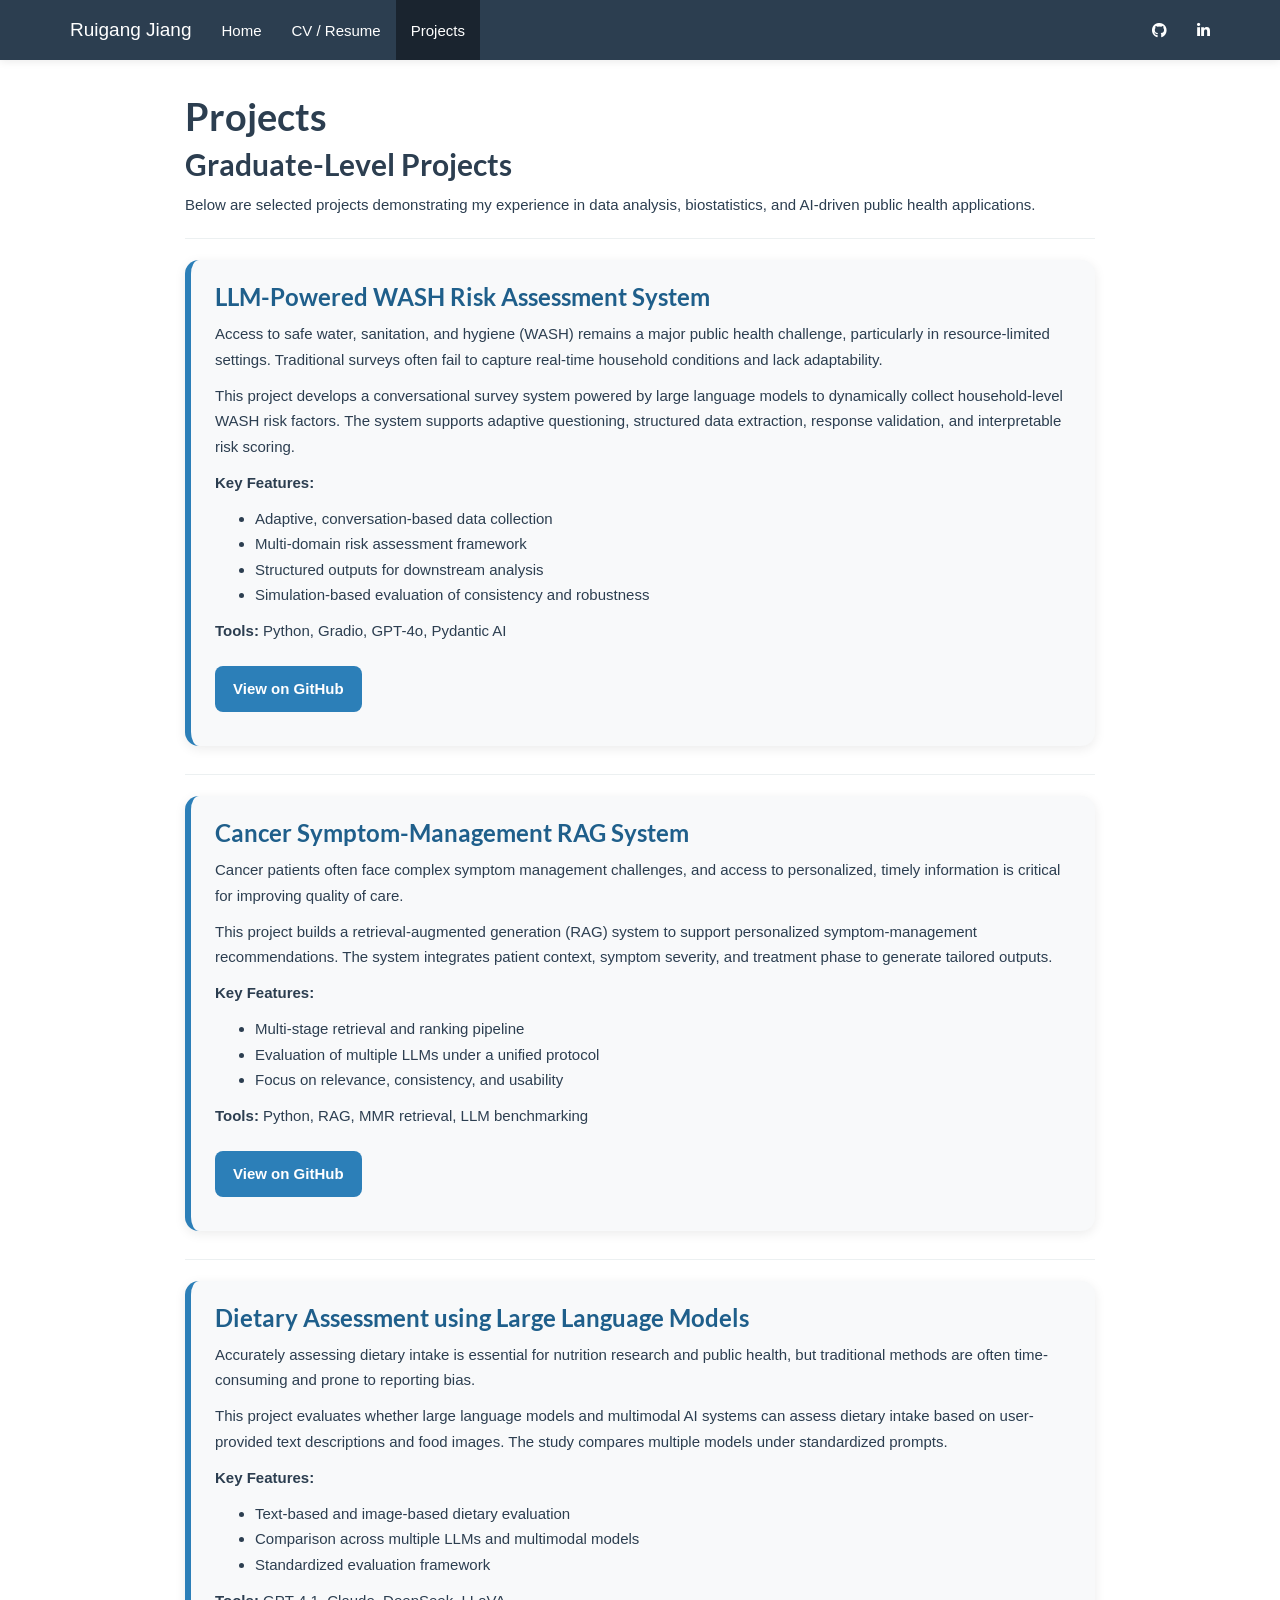
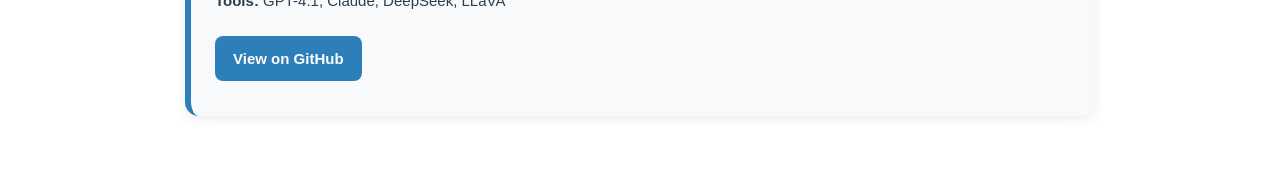
==== commit 1827257d: "modify website" ====
--- a/docs/projects.html
+++ b/docs/projects.html
@@ -292,28 +292,32 @@
 LLM-Powered WASH Risk Assessment System
 </h3>
 <p>
-This project develops a conversational survey system that uses large
-language models to collect household-level water, sanitation, and
-hygiene (WASH) risk factors. The system supports adaptive questioning,
-structured data extraction, response validation, and interpretable risk
-scoring.
+Access to safe water, sanitation, and hygiene (WASH) remains a major
+public health challenge, particularly in resource-limited settings.
+Traditional surveys often fail to capture real-time household conditions
+and lack adaptability.
+</p>
+<p>
+This project develops a conversational survey system powered by large
+language models to dynamically collect household-level WASH risk
+factors. The system supports adaptive questioning, structured data
+extraction, response validation, and interpretable risk scoring.
 </p>
 <p>
 <strong>Key Features:</strong>
 </p>
 <ul>
 <li>
-Multi-domain risk framework (demographics, WASH behavior, environmental
-factors)
-</li>
-<li>
-Real-time conversational data collection
-</li>
-<li>
-Structured JSON output for risk scoring
-</li>
-<li>
-Simulation-based evaluation for consistency and robustness
+Adaptive, conversation-based data collection
+</li>
+<li>
+Multi-domain risk assessment framework
+</li>
+<li>
+Structured outputs for downstream analysis
+</li>
+<li>
+Simulation-based evaluation of consistency and robustness
 </li>
 </ul>
 <p>
@@ -328,8 +332,13 @@
 Cancer Symptom-Management RAG System
 </h3>
 <p>
+Cancer patients often face complex symptom management challenges, and
+access to personalized, timely information is critical for improving
+quality of care.
+</p>
+<p>
 This project builds a retrieval-augmented generation (RAG) system to
-support personalized cancer symptom-management recommendations. It
+support personalized symptom-management recommendations. The system
 integrates patient context, symptom severity, and treatment phase to
 generate tailored outputs.
 </p>
@@ -338,10 +347,10 @@
 </p>
 <ul>
 <li>
-Multi-stage pipeline including retrieval and ranking
-</li>
-<li>
-Comparison of multiple LLMs under a unified evaluation protocol
+Multi-stage retrieval and ranking pipeline
+</li>
+<li>
+Evaluation of multiple LLMs under a unified protocol
 </li>
 <li>
 Focus on relevance, consistency, and usability
@@ -359,9 +368,15 @@
 Dietary Assessment using Large Language Models
 </h3>
 <p>
-This project evaluates the ability of large language models and
-multimodal AI systems to assess dietary intake based on user-provided
-text descriptions and images.
+Accurately assessing dietary intake is essential for nutrition research
+and public health, but traditional methods are often time-consuming and
+prone to reporting bias.
+</p>
+<p>
+This project evaluates whether large language models and multimodal AI
+systems can assess dietary intake based on user-provided text
+descriptions and food images. The study compares multiple models under
+standardized prompts.
 </p>
 <p>
 <strong>Key Features:</strong>
@@ -374,7 +389,7 @@
 Comparison across multiple LLMs and multimodal models
 </li>
 <li>
-Standardized prompts for fair benchmarking
+Standardized evaluation framework
 </li>
 </ul>
 <p>
--- a/docs/styles.css
+++ b/docs/styles.css
@@ -62,10 +62,17 @@
   border-radius: 14px;
   border-left: 6px solid #2c7fb8;
   box-shadow: 0 3px 12px rgba(0, 0, 0, 0.08);
+  transition: transform 0.2s ease, box-shadow 0.2s ease;
 }
 
 .info-card {
   flex: 1;
+}
+
+.info-card:hover,
+.project-card:hover {
+  transform: translateY(-5px);
+  box-shadow: 0 7px 18px rgba(0, 0, 0, 0.12);
 }
 
 .project-card h3 {
@@ -82,6 +89,7 @@
   border-radius: 8px;
   text-decoration: none;
   font-weight: 600;
+  transition: transform 0.2s ease, background-color 0.2s ease;
 }
 
 .button-primary {
@@ -92,6 +100,7 @@
 .button-primary:hover {
   background-color: #1f5f8b;
   text-decoration: none;
+  transform: scale(1.04);
 }
 
 .button-secondary {
@@ -103,6 +112,7 @@
 .button-secondary:hover {
   background-color: #e6f2fa;
   text-decoration: none;
+  transform: scale(1.04);
 }
 
 .navbar {
@@ -120,7 +130,9 @@
   }
 
   .hero-text,
-  .hero-card {
+  .hero-card,
+  .hero-photo {
+    width: 100%;
     padding: 22px;
   }
 
@@ -131,4 +143,11 @@
   .hero-photo img {
     max-width: 220px;
   }
+
+  .button-primary,
+  .button-secondary {
+    display: block;
+    width: fit-content;
+    margin-bottom: 10px;
+  }
 }
